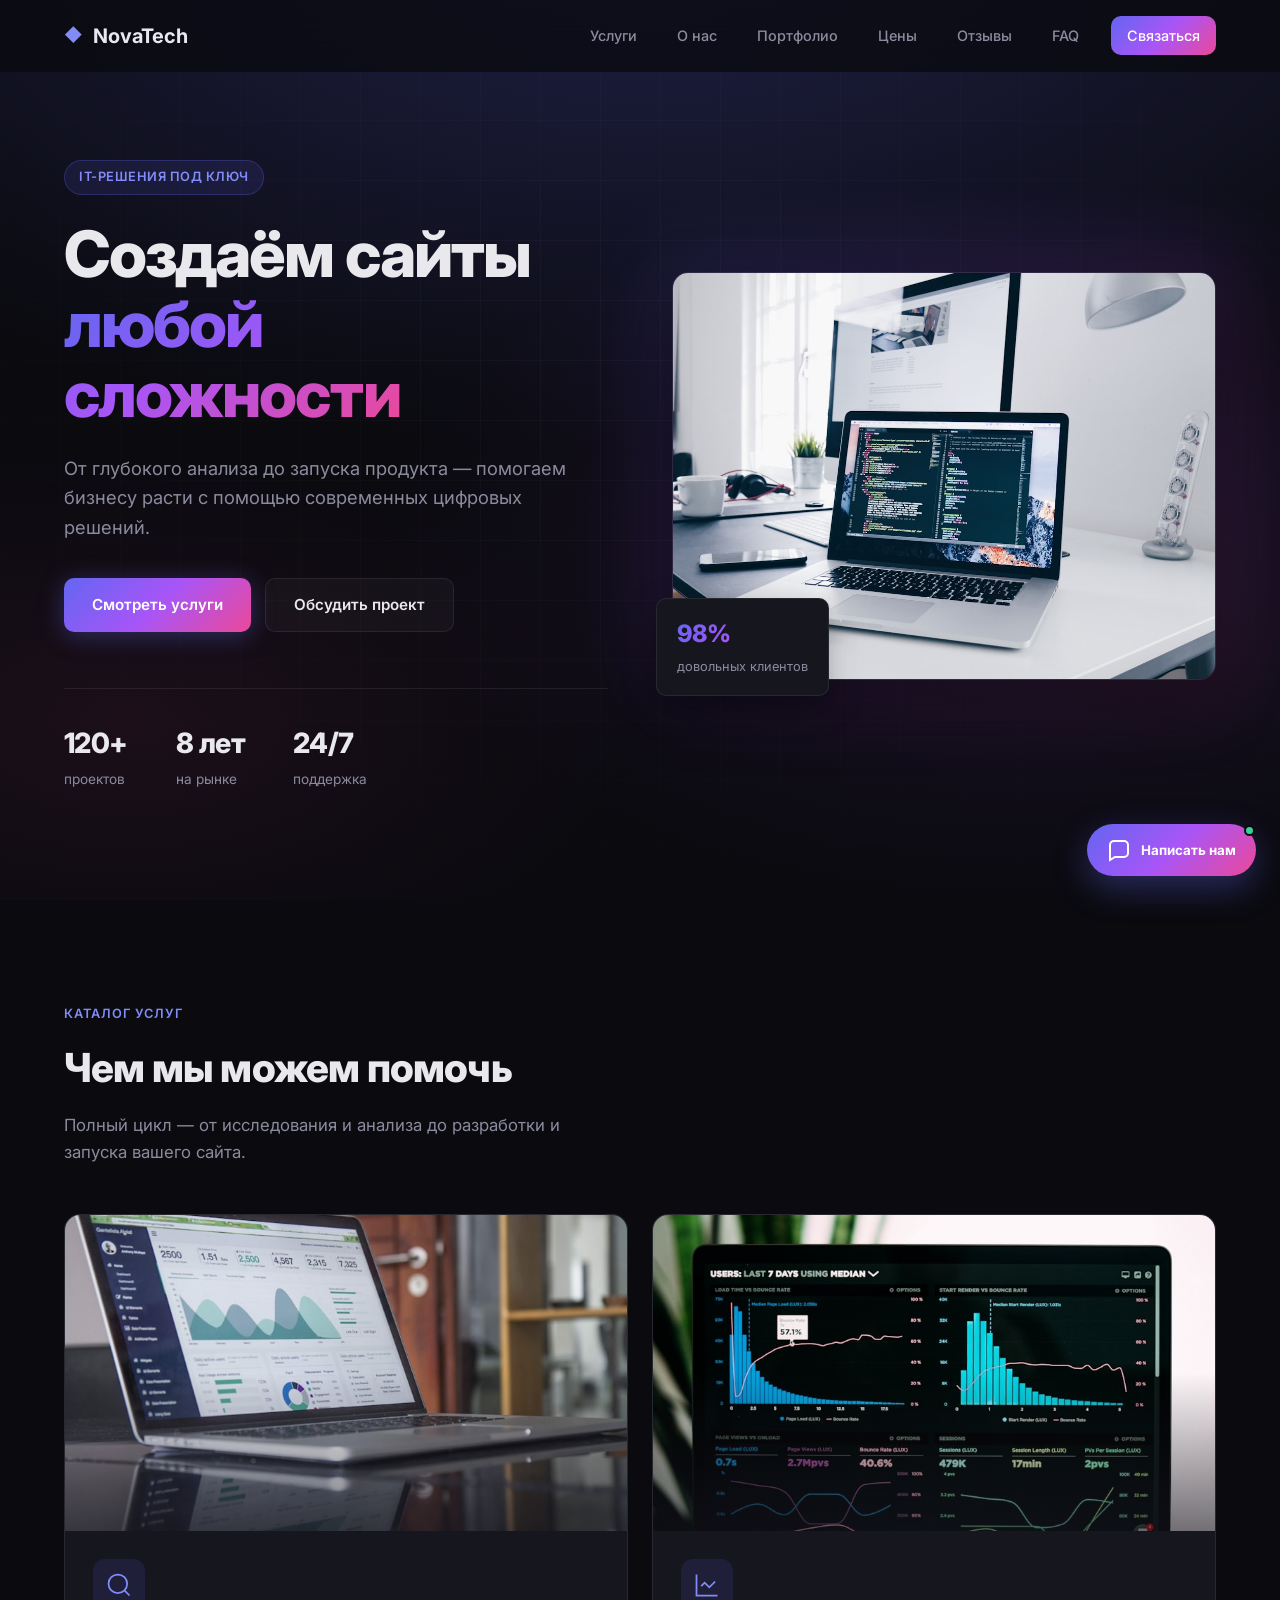
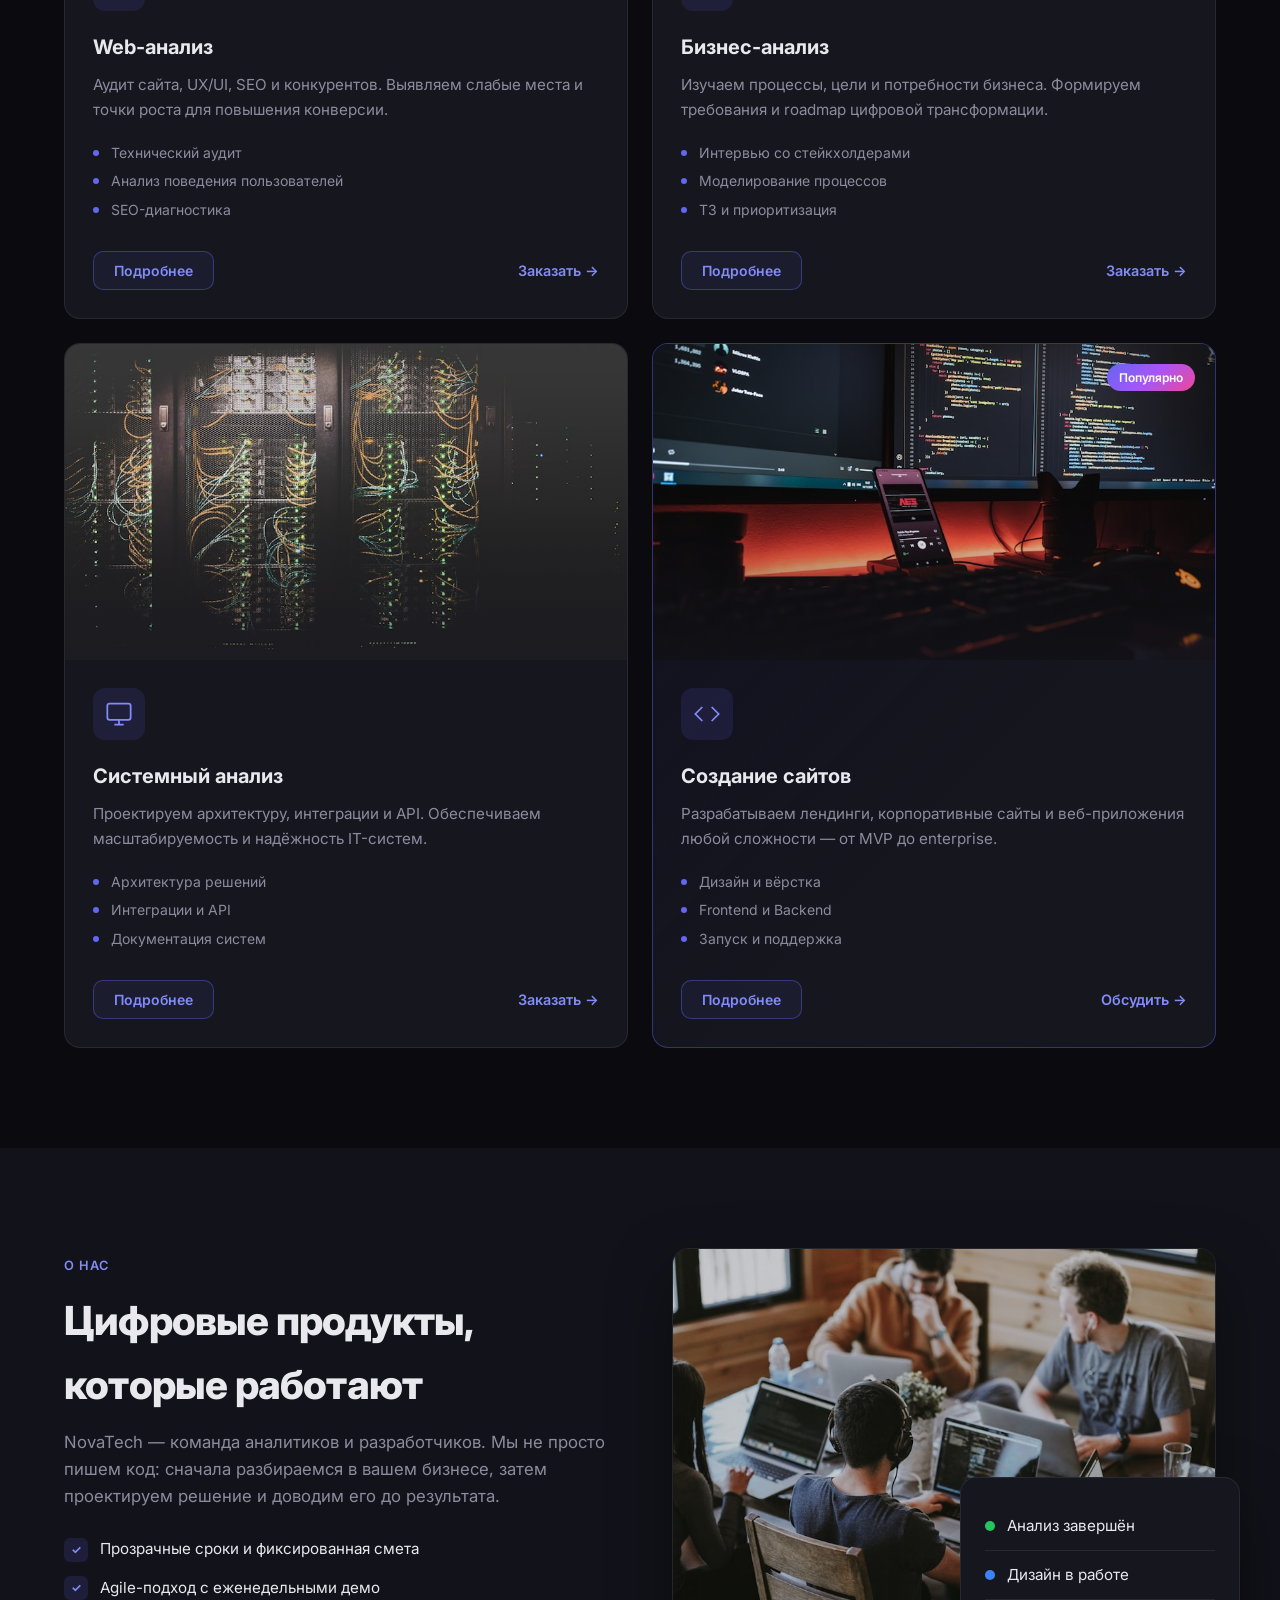
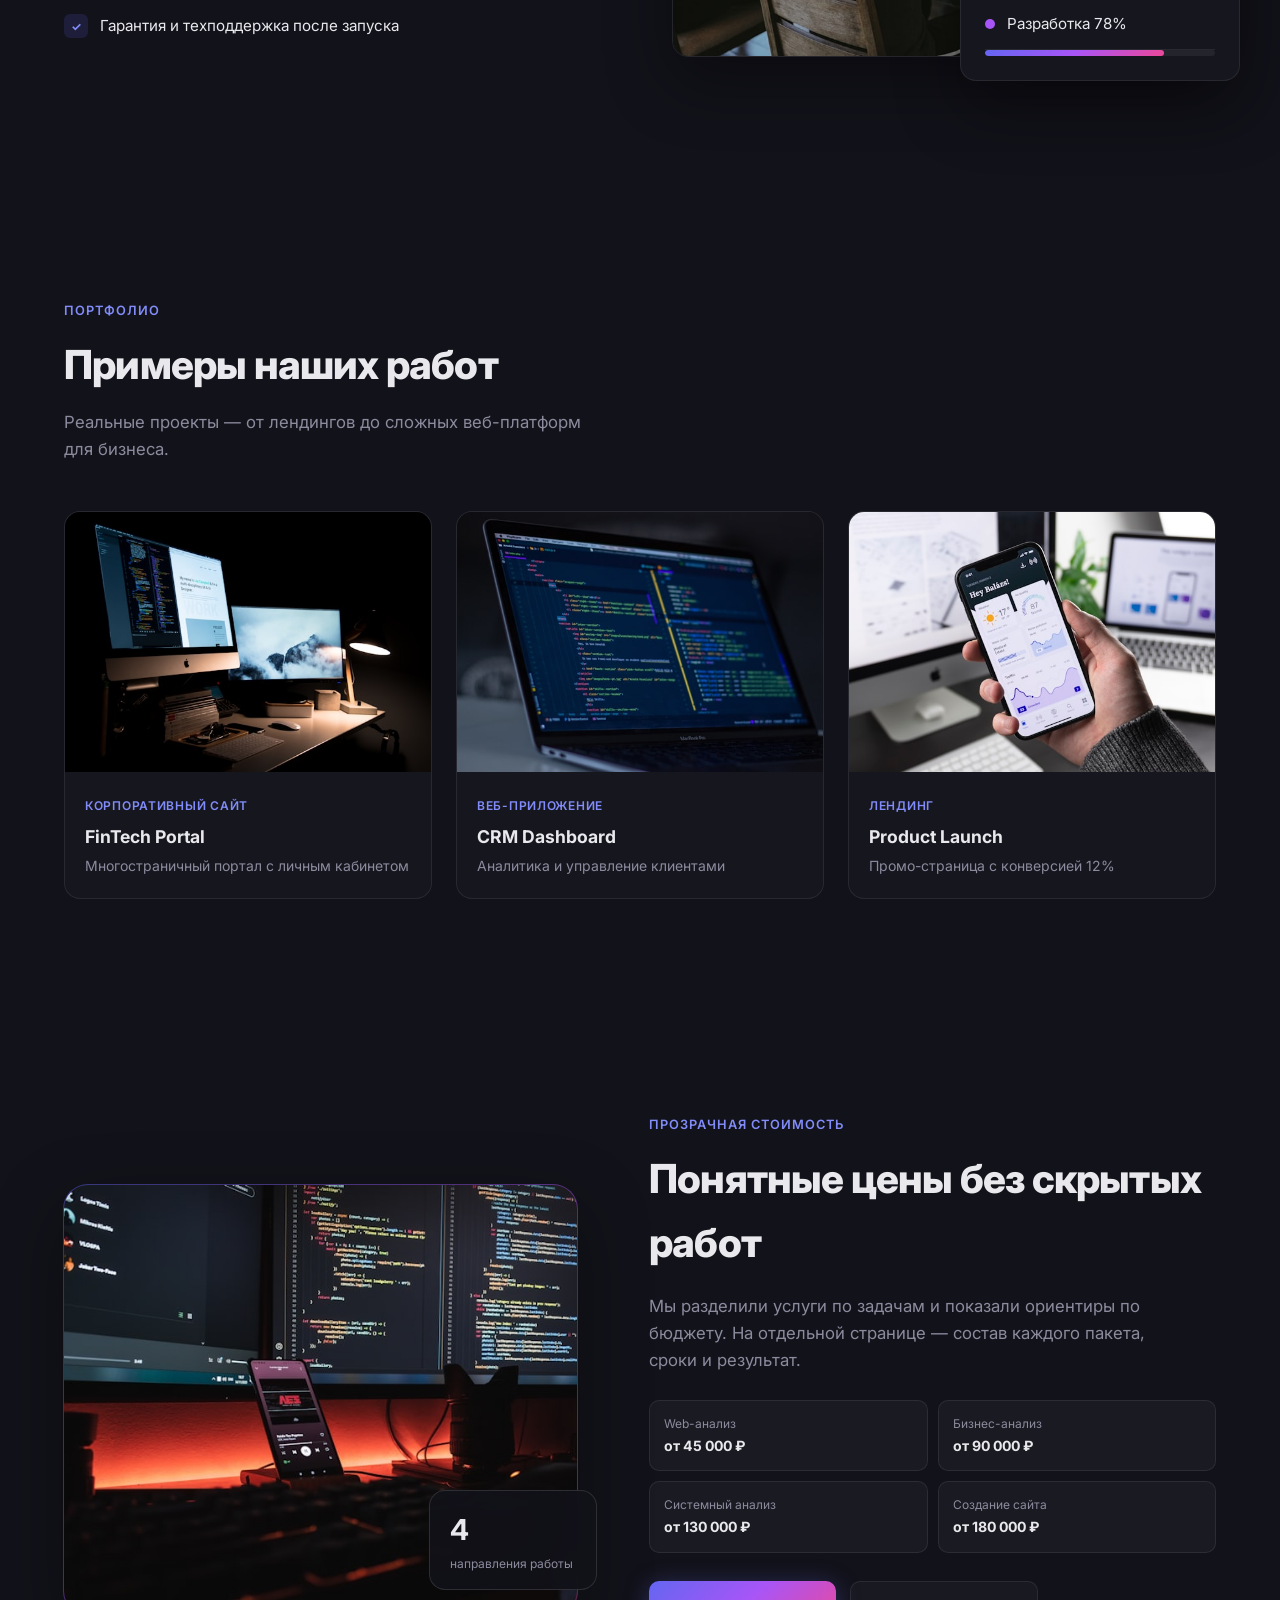
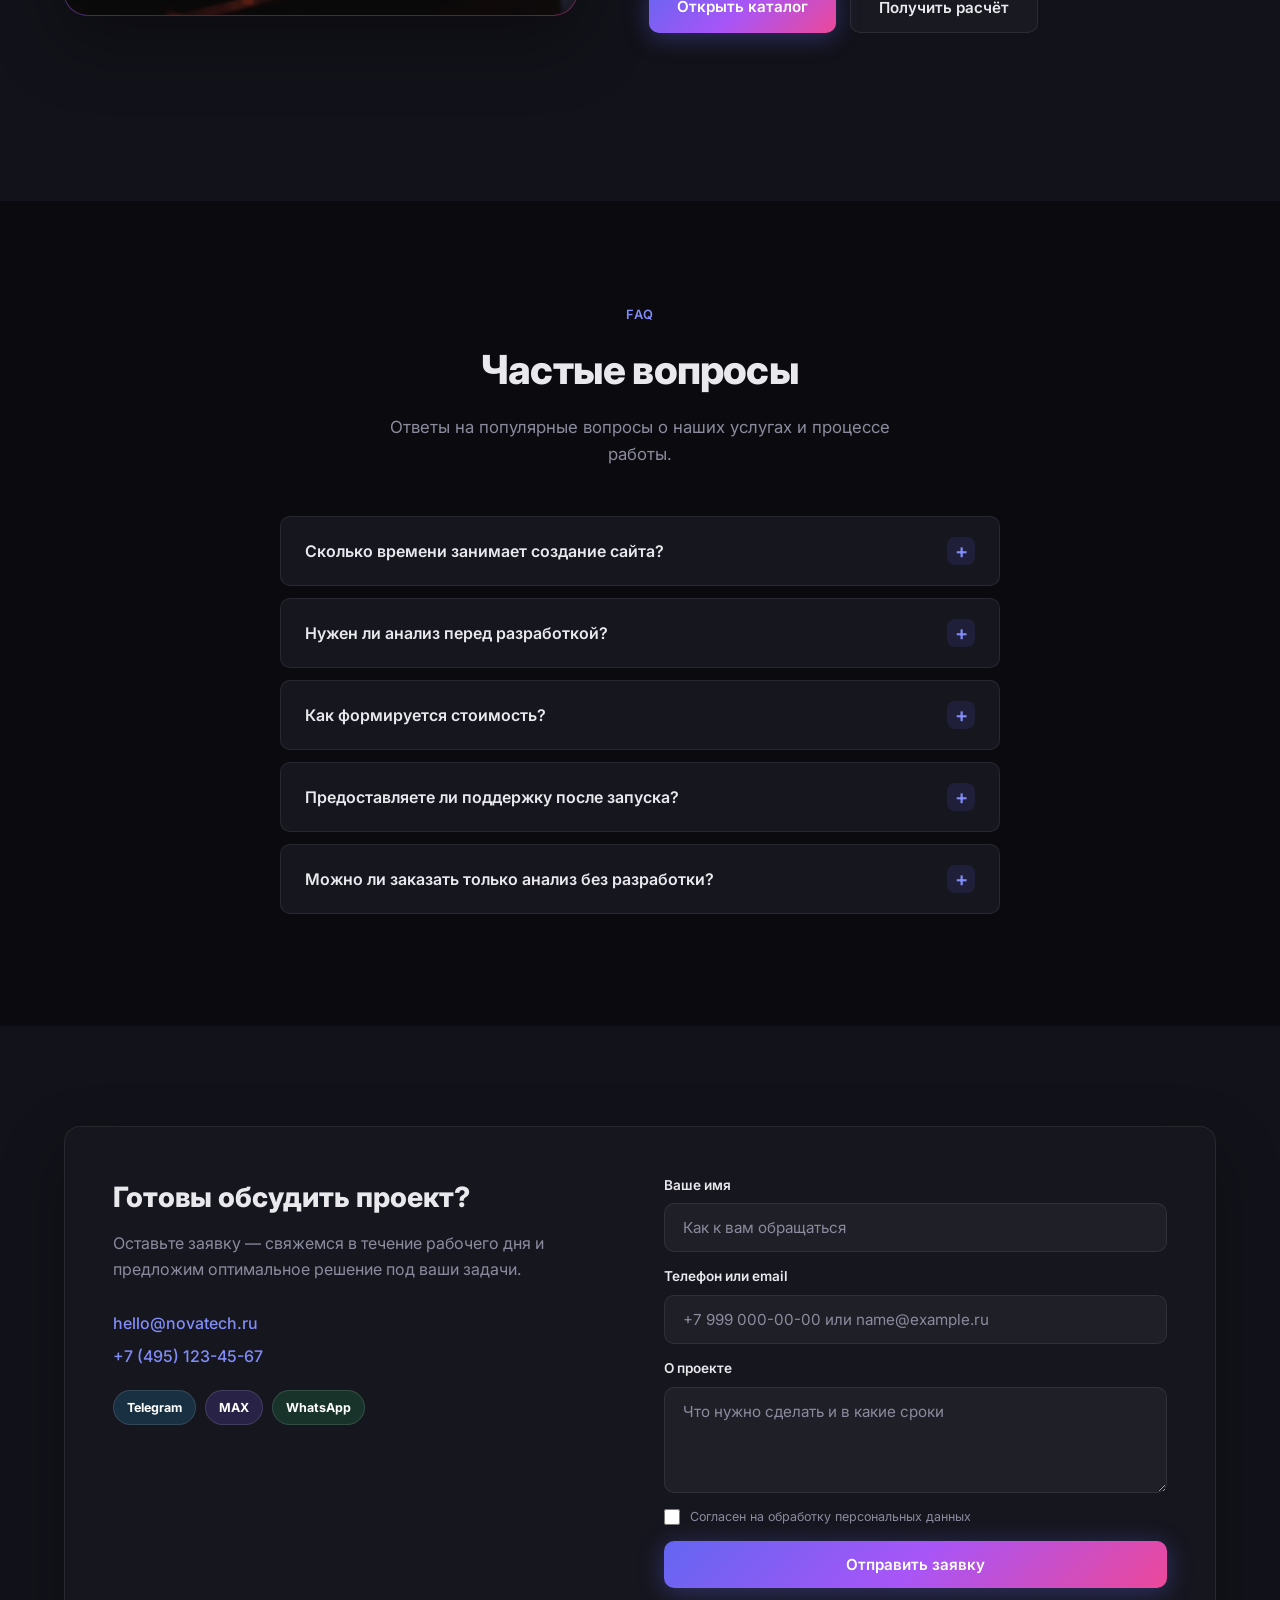
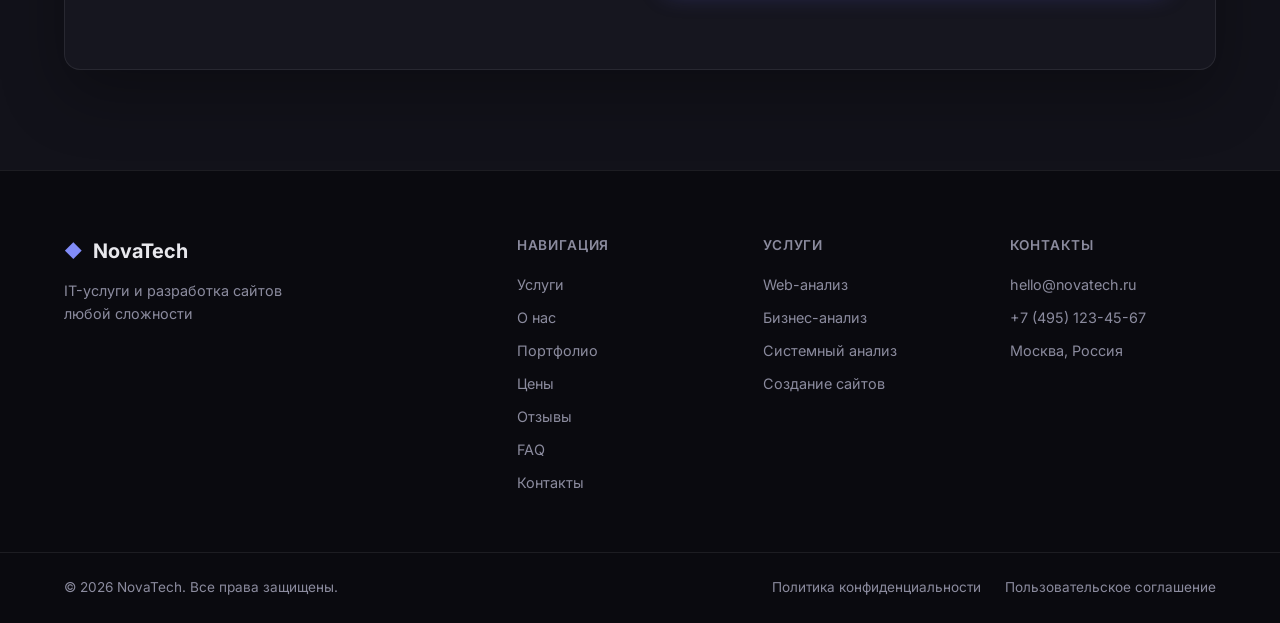
==== index.html @ 150fa99c "Update index.html" ====
<!DOCTYPE html>
<html lang="ru">
<head>
<!-- Yandex.Metrika counter -->
<script type="text/javascript">
    (function(m,e,t,r,i,k,a){
        m[i]=m[i]||function(){(m[i].a=m[i].a||[]).push(arguments)};
        m[i].l=1*new Date();
        for (var j = 0; j < document.scripts.length; j++) {if (document.scripts[j].src === r) { return; }}
        k=e.createElement(t),a=e.getElementsByTagName(t)[0],k.async=1,k.src=r,a.parentNode.insertBefore(k,a)
    })(window, document,'script','https://mc.yandex.ru/metrika/tag.js', 'ym');

    ym(110039778, 'init', {ssr:true, webvisor:true, clickmap:true, ecommerce:"dataLayer", referrer: document.referrer, url: location.href, accurateTrackBounce:true, trackLinks:true});
</script>
<noscript><div><img src="https://mc.yandex.ru/watch/110039778" style="position:absolute; left:-9999px;" alt="" /></div></noscript>
<!-- /Yandex.Metrika counter -->
  <meta charset="UTF-8">
  <meta name="viewport" content="width=device-width, initial-scale=1.0">
  <meta name="description" content="IT-услуги: веб-анализ, бизнес-анализ, системный анализ и создание сайтов любой сложности.">
  <!-- Укажите URL webhook/CRM API, чтобы формы отправлялись оператору автоматически. -->
  <meta name="lead-endpoint" content="">
  <title>NovaTech — IT-услуги и разработка сайтов</title>
  <link rel="preconnect" href="https://fonts.googleapis.com">
  <link rel="preconnect" href="https://fonts.gstatic.com" crossorigin>
  <link href="https://fonts.googleapis.com/css2?family=Inter:wght@400;500;600;700;800&display=swap" rel="stylesheet">
  <link rel="stylesheet" href="css/style.css?v=20260621-4">
  <link rel="stylesheet" href="css/pages.css?v=20260621-1">
</head>
<body>
  <header class="header" id="header">
    <div class="container header__inner">
      <a href="#" class="logo">
        <span class="logo__icon">◆</span>
        <span class="logo__text">NovaTech</span>
      </a>

      <nav class="nav" id="nav">
        <a href="#services" class="nav__link">Услуги</a>
        <a href="#about" class="nav__link">О нас</a>
        <a href="#portfolio" class="nav__link">Портфолио</a>
        <a href="pricing.html" class="nav__link">Цены</a>
        <a href="reviews.html" class="nav__link">Отзывы</a>
        <a href="#faq" class="nav__link">FAQ</a>
        <a href="#contact" class="nav__link nav__link--cta" data-lead-open>Связаться</a>
      </nav>

      <button class="burger" id="burger" aria-label="Открыть меню" aria-expanded="false">
        <span></span>
        <span></span>
        <span></span>
      </button>
    </div>
  </header>

  <main>
    <section class="hero">
      <div class="hero__bg"></div>
      <div class="container hero__wrapper">
        <div class="hero__inner reveal">
          <div class="hero__badge">IT-решения под ключ</div>
          <h1 class="hero__title">
            Создаём сайты<br>
            <span class="gradient-text">любой сложности</span>
          </h1>
          <p class="hero__desc">
            От глубокого анализа до запуска продукта — помогаем бизнесу расти
            с помощью современных цифровых решений.
          </p>
          <div class="hero__actions">
            <a href="#services" class="btn btn--primary">Смотреть услуги</a>
            <a href="#contact" class="btn btn--ghost" data-lead-open>Обсудить проект</a>
          </div>
          <div class="hero__stats">
            <div class="stat">
              <span class="stat__value">120+</span>
              <span class="stat__label">проектов</span>
            </div>
            <div class="stat">
              <span class="stat__value">8 лет</span>
              <span class="stat__label">на рынке</span>
            </div>
            <div class="stat">
              <span class="stat__value">24/7</span>
              <span class="stat__label">поддержка</span>
            </div>
          </div>
        </div>
        <div class="hero__media reveal reveal--delay">
          <img src="img/hero.jpg" alt="Разработка веб-приложений" width="560" height="420" fetchpriority="high">
          <div class="hero__media-badge">
            <span class="hero__media-badge-value">98%</span>
            <span class="hero__media-badge-label">довольных клиентов</span>
          </div>
        </div>
      </div>
    </section>

    <section class="services" id="services">
      <div class="container">
        <div class="section-head reveal">
          <span class="section-tag">Каталог услуг</span>
          <h2 class="section-title">Чем мы можем помочь</h2>
          <p class="section-desc">
            Полный цикл — от исследования и анализа до разработки и запуска вашего сайта.
          </p>
        </div>

        <div class="services__grid">
          <article class="service-card reveal">
            <div class="service-card__media">
              <img src="img/service-web.jpg" alt="Web-анализ и аудит сайта" width="560" height="280" loading="lazy">
            </div>
            <div class="service-card__body">
              <div class="service-card__icon">
                <svg width="28" height="28" viewBox="0 0 24 24" fill="none" stroke="currentColor" stroke-width="1.5">
                  <circle cx="11" cy="11" r="8"/><path d="m21 21-4.35-4.35"/>
                </svg>
              </div>
              <h3 class="service-card__title">Web-анализ</h3>
              <p class="service-card__text">
                Аудит сайта, UX/UI, SEO и конкурентов. Выявляем слабые места
                и точки роста для повышения конверсии.
              </p>
              <ul class="service-card__list">
                <li>Технический аудит</li>
                <li>Анализ поведения пользователей</li>
                <li>SEO-диагностика</li>
              </ul>
              <div class="service-card__actions">
                <button type="button" class="btn btn--outline service-card__btn" data-service="web">Подробнее</button>
                <a href="#contact" class="service-card__link" data-lead-open data-service-name="Web-анализ">Заказать →</a>
              </div>
            </div>
          </article>

          <article class="service-card reveal reveal--delay">
            <div class="service-card__media">
              <img src="img/service-business.jpg" alt="Бизнес-анализ и моделирование процессов" width="560" height="280" loading="lazy">
            </div>
            <div class="service-card__body">
              <div class="service-card__icon">
                <svg width="28" height="28" viewBox="0 0 24 24" fill="none" stroke="currentColor" stroke-width="1.5">
                  <path d="M3 3v18h18"/><path d="m19 9-5 5-4-4-3 3"/>
                </svg>
              </div>
              <h3 class="service-card__title">Бизнес-анализ</h3>
              <p class="service-card__text">
                Изучаем процессы, цели и потребности бизнеса. Формируем
                требования и roadmap цифровой трансформации.
              </p>
              <ul class="service-card__list">
                <li>Интервью со стейкхолдерами</li>
                <li>Моделирование процессов</li>
                <li>ТЗ и приоритизация</li>
              </ul>
              <div class="service-card__actions">
                <button type="button" class="btn btn--outline service-card__btn" data-service="business">Подробнее</button>
                <a href="#contact" class="service-card__link" data-lead-open data-service-name="Бизнес-анализ">Заказать →</a>
              </div>
            </div>
          </article>

          <article class="service-card reveal">
            <div class="service-card__media">
              <img src="img/service-system.jpg" alt="Системный анализ и архитектура IT" width="560" height="280" loading="lazy">
            </div>
            <div class="service-card__body">
              <div class="service-card__icon">
                <svg width="28" height="28" viewBox="0 0 24 24" fill="none" stroke="currentColor" stroke-width="1.5">
                  <rect x="2" y="3" width="20" height="14" rx="2"/><path d="M8 21h8M12 17v4"/>
                </svg>
              </div>
              <h3 class="service-card__title">Системный анализ</h3>
              <p class="service-card__text">
                Проектируем архитектуру, интеграции и API. Обеспечиваем
                масштабируемость и надёжность IT-систем.
              </p>
              <ul class="service-card__list">
                <li>Архитектура решений</li>
                <li>Интеграции и API</li>
                <li>Документация систем</li>
              </ul>
              <div class="service-card__actions">
                <button type="button" class="btn btn--outline service-card__btn" data-service="system">Подробнее</button>
                <a href="#contact" class="service-card__link" data-lead-open data-service-name="Системный анализ">Заказать →</a>
              </div>
            </div>
          </article>

          <article class="service-card service-card--featured reveal reveal--delay">
            <div class="service-card__media">
              <img src="img/service-development.jpg" alt="Разработка сайтов и веб-приложений" width="560" height="280" loading="lazy">
            </div>
            <div class="service-card__body">
              <div class="service-card__badge">Популярно</div>
              <div class="service-card__icon">
                <svg width="28" height="28" viewBox="0 0 24 24" fill="none" stroke="currentColor" stroke-width="1.5">
                  <polyline points="16 18 22 12 16 6"/><polyline points="8 6 2 12 8 18"/>
                </svg>
              </div>
              <h3 class="service-card__title">Создание сайтов</h3>
              <p class="service-card__text">
                Разрабатываем лендинги, корпоративные сайты и веб-приложения
                любой сложности — от MVP до enterprise.
              </p>
              <ul class="service-card__list">
                <li>Дизайн и вёрстка</li>
                <li>Frontend и Backend</li>
                <li>Запуск и поддержка</li>
              </ul>
              <div class="service-card__actions">
                <button type="button" class="btn btn--outline service-card__btn" data-service="development">Подробнее</button>
                <a href="#contact" class="service-card__link" data-lead-open data-service-name="Создание сайта">Обсудить →</a>
              </div>
            </div>
          </article>
        </div>
      </div>
    </section>

    <section class="about" id="about">
      <div class="container about__inner">
        <div class="about__content reveal">
          <span class="section-tag">О нас</span>
          <h2 class="section-title">Цифровые продукты, которые работают</h2>
          <p class="about__text">
            NovaTech — команда аналитиков и разработчиков. Мы не просто пишем код:
            сначала разбираемся в вашем бизнесе, затем проектируем решение
            и доводим его до результата.
          </p>
          <ul class="about__features">
            <li>
              <span class="about__check">✓</span>
              Прозрачные сроки и фиксированная смета
            </li>
            <li>
              <span class="about__check">✓</span>
              Agile-подход с еженедельными демо
            </li>
            <li>
              <span class="about__check">✓</span>
              Гарантия и техподдержка после запуска
            </li>
          </ul>
        </div>
        <div class="about__visual reveal reveal--delay">
          <div class="about__photo">
            <img src="img/about-team.jpg" alt="Команда NovaTech за работой" width="520" height="400" loading="lazy">
          </div>
          <div class="about__card">
            <div class="about__card-row">
              <span class="about__dot about__dot--green"></span>
              <span>Анализ завершён</span>
            </div>
            <div class="about__card-row">
              <span class="about__dot about__dot--blue"></span>
              <span>Дизайн в работе</span>
            </div>
            <div class="about__card-row">
              <span class="about__dot about__dot--purple"></span>
              <span>Разработка 78%</span>
            </div>
            <div class="about__progress">
              <div class="about__progress-bar"></div>
            </div>
          </div>
        </div>
      </div>
    </section>

    <section class="portfolio" id="portfolio">
      <div class="container">
        <div class="section-head reveal">
          <span class="section-tag">Портфолио</span>
          <h2 class="section-title">Примеры наших работ</h2>
          <p class="section-desc">
            Реальные проекты — от лендингов до сложных веб-платформ для бизнеса.
          </p>
        </div>
        <div class="portfolio__grid">
          <figure class="portfolio__item reveal">
            <img src="img/portfolio-1.jpg" alt="Корпоративный сайт для IT-компании" width="380" height="260" loading="lazy">
            <figcaption class="portfolio__caption">
              <span class="portfolio__tag">Корпоративный сайт</span>
              <h3>FinTech Portal</h3>
              <p>Многостраничный портал с личным кабинетом</p>
            </figcaption>
          </figure>
          <figure class="portfolio__item reveal reveal--delay">
            <img src="img/portfolio-2.jpg" alt="Интерфейс веб-приложения" width="380" height="260" loading="lazy">
            <figcaption class="portfolio__caption">
              <span class="portfolio__tag">Веб-приложение</span>
              <h3>CRM Dashboard</h3>
              <p>Аналитика и управление клиентами</p>
            </figcaption>
          </figure>
          <figure class="portfolio__item reveal reveal--delay-2">
            <img src="img/portfolio-3.jpg" alt="Мобильный лендинг продукта" width="380" height="260" loading="lazy">
            <figcaption class="portfolio__caption">
              <span class="portfolio__tag">Лендинг</span>
              <h3>Product Launch</h3>
              <p>Промо-страница с конверсией 12%</p>
            </figcaption>
          </figure>
        </div>
      </div>
    </section>

    <section class="pricing-preview" id="pricing">
      <div class="container pricing-preview__grid">
        <div class="pricing-preview__media reveal">
          <img src="img/service-development.jpg" alt="Команда обсуждает стоимость и этапы разработки" width="560" height="420" loading="lazy">
          <div class="pricing-preview__badge"><strong>4</strong><span>направления работы</span></div>
        </div>
        <div class="pricing-preview__content reveal reveal--delay">
          <span class="section-tag">Прозрачная стоимость</span>
          <h2 class="section-title">Понятные цены без скрытых работ</h2>
          <p class="section-desc">Мы разделили услуги по задачам и показали ориентиры по бюджету. На отдельной странице — состав каждого пакета, сроки и результат.</p>
          <div class="pricing-preview__prices">
            <span>Web-анализ <strong>от 45 000 ₽</strong></span>
            <span>Бизнес-анализ <strong>от 90 000 ₽</strong></span>
            <span>Системный анализ <strong>от 130 000 ₽</strong></span>
            <span>Создание сайта <strong>от 180 000 ₽</strong></span>
          </div>
          <div class="hero__actions">
            <a href="pricing.html" class="btn btn--primary">Открыть каталог</a>
            <button type="button" class="btn btn--ghost" data-lead-open>Получить расчёт</button>
          </div>
        </div>
      </div>
    </section>

    <section class="faq" id="faq">
      <div class="container">
        <div class="section-head section-head--center reveal">
          <span class="section-tag">FAQ</span>
          <h2 class="section-title">Частые вопросы</h2>
          <p class="section-desc">
            Ответы на популярные вопросы о наших услугах и процессе работы.
          </p>
        </div>

        <div class="faq__list">
          <div class="faq-item">
            <button class="faq-item__question" aria-expanded="false">
              <span>Сколько времени занимает создание сайта?</span>
              <span class="faq-item__icon">+</span>
            </button>
            <div class="faq-item__answer">
              <p>
                Срок зависит от сложности: лендинг — от 2 недель, корпоративный сайт —
                1–2 месяца, веб-приложение — от 2 месяцев. После брифа мы даём
                точную оценку сроков.
              </p>
            </div>
          </div>

          <div class="faq-item">
            <button class="faq-item__question" aria-expanded="false">
              <span>Нужен ли анализ перед разработкой?</span>
              <span class="faq-item__icon">+</span>
            </button>
            <div class="faq-item__answer">
              <p>
                Для небольших проектов достаточно короткого брифа. Для сложных систем
                рекомендуем web-, бизнес- или системный анализ — это снижает риски
                переделок и экономит бюджет.
              </p>
            </div>
          </div>

          <div class="faq-item">
            <button class="faq-item__question" aria-expanded="false">
              <span>Как формируется стоимость?</span>
              <span class="faq-item__icon">+</span>
            </button>
            <div class="faq-item__answer">
              <p>
                Стоимость рассчитывается индивидуально после анализа требований.
                Мы предлагаем фиксированную смету или почасовую модель —
                в зависимости от типа проекта.
              </p>
            </div>
          </div>

          <div class="faq-item">
            <button class="faq-item__question" aria-expanded="false">
              <span>Предоставляете ли поддержку после запуска?</span>
              <span class="faq-item__icon">+</span>
            </button>
            <div class="faq-item__answer">
              <p>
                Да. Мы предлагаем пакеты технической поддержки: обновления, мониторинг,
                исправление ошибок и развитие функционала по запросу.
              </p>
            </div>
          </div>

          <div class="faq-item">
            <button class="faq-item__question" aria-expanded="false">
              <span>Можно ли заказать только анализ без разработки?</span>
              <span class="faq-item__icon">+</span>
            </button>
            <div class="faq-item__answer">
              <p>
                Конечно. Web-, бизнес- и системный анализ доступны как отдельные услуги.
                Вы получите отчёт с рекомендациями и техническое задание для вашей команды
                или подрядчика.
              </p>
            </div>
          </div>
        </div>
      </div>
    </section>

    <section class="contact" id="contact">
      <div class="container">
        <div class="contact__box">
          <div class="contact__info">
            <h2 class="contact__title">Готовы обсудить проект?</h2>
            <p class="contact__desc">
              Оставьте заявку — свяжемся в течение рабочего дня и предложим
              оптимальное решение под ваши задачи.
            </p>
            <div class="contact__details">
              <a href="mailto:hello@novatech.ru" class="contact__detail">hello@novatech.ru</a>
              <a href="tel:+74951234567" class="contact__detail">+7 (495) 123-45-67</a>
            </div>
            <div class="messengers" aria-label="Связаться в мессенджере">
              <button type="button" class="messenger messenger--telegram" data-messenger="Telegram">Telegram</button>
              <button type="button" class="messenger messenger--max" data-messenger="MAX">MAX</button>
              <button type="button" class="messenger messenger--whatsapp" data-messenger="WhatsApp">WhatsApp</button>
            </div>
          </div>
          <form class="contact__form" id="contactForm">
            <label class="contact__field">
              <span class="contact__label">Ваше имя</span>
              <input type="text" name="name" autocomplete="name" placeholder="Как к вам обращаться" required class="contact__input">
            </label>
            <label class="contact__field">
              <span class="contact__label">Телефон или email</span>
              <input type="text" name="contact" autocomplete="email" placeholder="+7 999 000-00-00 или name@example.ru" required class="contact__input">
            </label>
            <label class="contact__field">
              <span class="contact__label">О проекте</span>
              <textarea name="message" placeholder="Что нужно сделать и в какие сроки" rows="4" required class="contact__input contact__textarea"></textarea>
            </label>
            <label class="contact__consent">
              <input type="checkbox" name="consent" required>
              <span>Согласен на обработку персональных данных</span>
            </label>
            <button type="submit" class="btn btn--primary btn--full">Отправить заявку</button>
            <p class="contact__status" id="contactStatus" role="status" aria-live="polite"></p>
          </form>
        </div>
      </div>
    </section>
  </main>

  <footer class="footer">
    <div class="container footer__inner">
      <div class="footer__brand">
        <a href="#" class="logo logo--footer">
          <span class="logo__icon">◆</span>
          <span class="logo__text">NovaTech</span>
        </a>
        <p class="footer__tagline">IT-услуги и разработка сайтов любой сложности</p>
      </div>

      <div class="footer__col">
        <h4 class="footer__heading">Навигация</h4>
        <a href="#services" class="footer__link">Услуги</a>
        <a href="#about" class="footer__link">О нас</a>
        <a href="#portfolio" class="footer__link">Портфолио</a>
        <a href="pricing.html" class="footer__link">Цены</a>
        <a href="reviews.html" class="footer__link">Отзывы</a>
        <a href="#faq" class="footer__link">FAQ</a>
        <a href="#contact" class="footer__link">Контакты</a>
      </div>

      <div class="footer__col">
        <h4 class="footer__heading">Услуги</h4>
        <a href="#services" class="footer__link">Web-анализ</a>
        <a href="#services" class="footer__link">Бизнес-анализ</a>
        <a href="#services" class="footer__link">Системный анализ</a>
        <a href="#services" class="footer__link">Создание сайтов</a>
      </div>

      <div class="footer__col">
        <h4 class="footer__heading">Контакты</h4>
        <a href="mailto:hello@novatech.ru" class="footer__link">hello@novatech.ru</a>
        <a href="tel:+74951234567" class="footer__link">+7 (495) 123-45-67</a>
        <span class="footer__link footer__link--muted">Москва, Россия</span>
      </div>
    </div>

    <div class="footer__bottom">
      <div class="container footer__bottom-inner">
        <span>© 2026 NovaTech. Все права защищены.</span>
        <div class="footer__legal">
          <a href="#">Политика конфиденциальности</a>
          <a href="#">Пользовательское соглашение</a>
        </div>
      </div>
    </div>
  </footer>

  <div class="toast" id="siteToast" role="status" aria-live="polite" aria-hidden="true"></div>

  <div class="lead-modal" id="leadModal" aria-hidden="true">
    <div class="lead-modal__overlay" data-lead-close></div>
    <div class="lead-modal__panel" role="dialog" aria-modal="true" aria-labelledby="leadModalTitle">
      <button class="modal__close" type="button" aria-label="Закрыть форму" data-lead-close>×</button>
      <aside class="lead-modal__visual">
        <img src="img/hero.jpg" alt="Обсуждение цифрового проекта" width="420" height="620">
        <div class="lead-modal__visual-copy">
          <span>Быстрый старт</span>
          <h3>От идеи до понятного плана</h3>
          <ul><li>Ответим в рабочее время</li><li>Оценим бюджет и сроки</li><li>Предложим следующий шаг</li></ul>
        </div>
      </aside>
      <div class="lead-modal__content">
        <div class="lead-modal__form-view" id="leadFormView">
          <span class="section-tag">Заявка на проект</span>
          <h2 id="leadModalTitle">Расскажите о вашей задаче</h2>
          <p>Заполните форму — мы уточним детали и свяжемся в течение рабочего дня.</p>
          <div class="lead-modal__messengers">
            <span>Или выберите мессенджер:</span>
            <div class="messengers">
              <button type="button" class="messenger messenger--telegram" data-messenger="Telegram">Telegram</button>
              <button type="button" class="messenger messenger--max" data-messenger="MAX">MAX</button>
              <button type="button" class="messenger messenger--whatsapp" data-messenger="WhatsApp">WhatsApp</button>
            </div>
          </div>
          <form class="popup-form" id="leadPopupForm" novalidate>
          <label>
            <span>Услуга</span>
            <select name="service" required>
              <option value="">Выберите услугу</option>
              <option>Web-анализ</option>
              <option>Бизнес-анализ</option>
              <option>Системный анализ</option>
              <option>Создание сайта</option>
              <option>Другое</option>
            </select>
            <small class="field-error"></small>
          </label>
          <label>
            <span>Ваше имя</span>
            <input type="text" name="name" autocomplete="name" placeholder="Иван" required minlength="2">
            <small class="field-error"></small>
          </label>
          <div class="popup-form__row">
            <label>
              <span>Телефон</span>
              <input type="tel" name="phone" autocomplete="tel" inputmode="tel" placeholder="+7 999 000-00-00" required>
              <small class="field-error"></small>
            </label>
            <label>
              <span>Email</span>
              <input type="email" name="email" autocomplete="email" placeholder="name@example.ru" required>
              <small class="field-error"></small>
            </label>
          </div>
          <label>
            <span>Коротко о задаче</span>
            <textarea name="message" rows="3" placeholder="Что нужно сделать и в какие сроки" required minlength="10"></textarea>
            <small class="field-error"></small>
          </label>
          <label class="contact__consent">
            <input type="checkbox" name="consent" required>
            <span>Согласен на обработку персональных данных</span>
          </label>
          <small class="field-error field-error--consent" id="popupConsentError"></small>
            <button type="submit" class="btn btn--primary btn--full">Отправить заявку</button>
          </form>
          <a class="lead-modal__details-link" href="project.html">Посмотреть, как проходит работа над проектом →</a>
        </div>
        <div class="lead-modal__success" id="leadSuccess" hidden>
          <div class="lead-modal__success-icon">✓</div>
          <h2>Спасибо! Заявка принята</h2>
          <p>Номер вашей заявки</p>
          <strong id="leadRequestNumber"></strong>
          <span>Мы скоро с вами свяжемся.</span>
          <button class="btn btn--primary" type="button" data-lead-close>Закрыть</button>
        </div>
      </div>
    </div>
  </div>

  <button class="chat-launcher" id="chatLauncher" type="button" aria-label="Открыть чат" aria-expanded="false" aria-controls="leadChat">
    <span class="chat-launcher__pulse"></span>
    <svg width="24" height="24" viewBox="0 0 24 24" fill="none" stroke="currentColor" stroke-width="2" aria-hidden="true">
      <path d="M21 15a4 4 0 0 1-4 4H8l-5 3V7a4 4 0 0 1 4-4h10a4 4 0 0 1 4 4z"/>
    </svg>
    <span>Написать нам</span>
  </button>

  <section class="lead-chat" id="leadChat" aria-label="Чат с NovaTech" aria-hidden="true">
    <header class="lead-chat__header">
      <div class="lead-chat__avatar" aria-hidden="true">N</div>
      <div>
        <strong>NovaTech</strong>
        <span><i></i> Ответим в рабочее время</span>
      </div>
      <button class="lead-chat__close" id="chatClose" type="button" aria-label="Закрыть чат">×</button>
    </header>
    <div class="lead-chat__messages" id="chatMessages" aria-live="polite"></div>
    <div class="lead-chat__quick" id="chatQuick"></div>
    <form class="lead-chat__form" id="chatForm">
      <label class="sr-only" for="chatInput">Сообщение</label>
      <input id="chatInput" type="text" autocomplete="off" placeholder="Введите ответ" required>
      <button type="submit" aria-label="Отправить ответ">→</button>
    </form>
  </section>

  <div class="modal" id="serviceModal" aria-hidden="true">
    <div class="modal__overlay" data-modal-close></div>
    <div class="modal__panel" role="dialog" aria-modal="true" aria-labelledby="modalTitle">
      <button class="modal__close" type="button" aria-label="Закрыть" data-modal-close>
        <svg width="20" height="20" viewBox="0 0 24 24" fill="none" stroke="currentColor" stroke-width="2">
          <path d="M18 6 6 18M6 6l12 12"/>
        </svg>
      </button>
      <div class="modal__image" id="modalImage"></div>
      <div class="modal__header">
        <div class="modal__icon" id="modalIcon"></div>
        <div>
          <h2 class="modal__title" id="modalTitle"></h2>
          <p class="modal__lead" id="modalLead"></p>
        </div>
      </div>
      <div class="modal__body" id="modalBody"></div>
      <div class="modal__footer">
        <span class="modal__meta" id="modalMeta"></span>
        <a href="#contact" class="btn btn--primary" id="modalCta" data-modal-close data-lead-open>Заказать услугу</a>
      </div>
    </div>
  </div>

  <script src="js/main.js?v=20260621-4"></script>
</body>
</html>
---- css/style.css ----
/* ===== Variables ===== */
:root {
  --bg: #0a0a0f;
  --bg-elevated: #12121a;
  --bg-card: #16161f;
  --border: rgba(255, 255, 255, 0.08);
  --text: #e8e8ed;
  --text-muted: #8b8b9e;
  --accent: #6366f1;
  --accent-light: #818cf8;
  --accent-glow: rgba(99, 102, 241, 0.35);
  --gradient: linear-gradient(135deg, #6366f1 0%, #a855f7 50%, #ec4899 100%);
  --radius: 16px;
  --radius-sm: 10px;
  --header-h: 72px;
  --transition: 0.25s cubic-bezier(0.4, 0, 0.2, 1);
  --font: 'Inter', system-ui, -apple-system, sans-serif;
}

/* ===== Reset ===== */
*, *::before, *::after {
  box-sizing: border-box;
  margin: 0;
  padding: 0;
}

html {
  scroll-behavior: smooth;
  scroll-padding-top: var(--header-h);
}

body {
  font-family: var(--font);
  background: var(--bg);
  color: var(--text);
  line-height: 1.6;
  overflow-x: hidden;
}

a {
  color: inherit;
  text-decoration: none;
}

ul {
  list-style: none;
}

img {
  max-width: 100%;
  display: block;
}

button {
  font-family: inherit;
  cursor: pointer;
  border: none;
  background: none;
}

.sr-only {
  position: absolute;
  width: 1px;
  height: 1px;
  padding: 0;
  margin: -1px;
  overflow: hidden;
  clip: rect(0, 0, 0, 0);
  white-space: nowrap;
  border: 0;
}

.container {
  width: 100%;
  max-width: 1200px;
  margin: 0 auto;
  padding: 0 24px;
}

/* ===== Header ===== */
.header {
  position: fixed;
  top: 0;
  left: 0;
  right: 0;
  z-index: 100;
  height: var(--header-h);
  background: rgba(10, 10, 15, 0.75);
  backdrop-filter: blur(20px);
  border-bottom: 1px solid transparent;
  transition: border-color var(--transition), background var(--transition);
}

.header--scrolled {
  border-bottom-color: var(--border);
  background: rgba(10, 10, 15, 0.92);
}

.header__inner {
  display: flex;
  align-items: center;
  justify-content: space-between;
  height: 100%;
}

.logo {
  display: flex;
  align-items: center;
  gap: 10px;
  font-weight: 700;
  font-size: 1.25rem;
}

.logo__icon {
  color: var(--accent-light);
  font-size: 1.1rem;
}

.nav {
  display: flex;
  align-items: center;
  gap: 8px;
}

.nav__link {
  padding: 8px 16px;
  font-size: 0.9rem;
  font-weight: 500;
  color: var(--text-muted);
  border-radius: var(--radius-sm);
  transition: color var(--transition), background var(--transition);
}

.nav__link:hover {
  color: var(--text);
  background: rgba(255, 255, 255, 0.05);
}

.nav__link--cta {
  background: var(--gradient);
  color: #fff !important;
  margin-left: 8px;
}

.nav__link--cta:hover {
  opacity: 0.9;
  background: var(--gradient);
}

.burger {
  display: none;
  flex-direction: column;
  gap: 5px;
  padding: 8px;
}

.burger span {
  display: block;
  width: 22px;
  height: 2px;
  background: var(--text);
  border-radius: 2px;
  transition: var(--transition);
}

.burger.active span:nth-child(1) {
  transform: translateY(7px) rotate(45deg);
}

.burger.active span:nth-child(2) {
  opacity: 0;
}

.burger.active span:nth-child(3) {
  transform: translateY(-7px) rotate(-45deg);
}

/* ===== Hero ===== */
.hero {
  position: relative;
  min-height: 100vh;
  display: flex;
  align-items: center;
  padding: calc(var(--header-h) + 60px) 0 80px;
  overflow: hidden;
}

.hero__bg {
  position: absolute;
  inset: 0;
  background:
    radial-gradient(ellipse 80% 60% at 50% -10%, rgba(99, 102, 241, 0.25), transparent),
    radial-gradient(ellipse 50% 40% at 80% 60%, rgba(168, 85, 247, 0.12), transparent),
    radial-gradient(ellipse 40% 30% at 10% 80%, rgba(236, 72, 153, 0.08), transparent);
  pointer-events: none;
}

.hero__bg::after {
  content: '';
  position: absolute;
  inset: 0;
  background-image:
    linear-gradient(rgba(255,255,255,0.03) 1px, transparent 1px),
    linear-gradient(90deg, rgba(255,255,255,0.03) 1px, transparent 1px);
  background-size: 60px 60px;
  mask-image: radial-gradient(ellipse 70% 70% at 50% 40%, black, transparent);
}

.hero__wrapper {
  position: relative;
  display: grid;
  grid-template-columns: 1fr 1fr;
  gap: 64px;
  align-items: center;
}

.hero__inner {
  position: relative;
}

.hero__media {
  position: relative;
}

.hero__media img {
  width: 100%;
  height: auto;
  border-radius: var(--radius);
  border: 1px solid var(--border);
  box-shadow: 0 24px 64px rgba(0, 0, 0, 0.45);
  object-fit: cover;
  aspect-ratio: 4 / 3;
}

.hero__media::before {
  content: '';
  position: absolute;
  inset: -20px;
  background: var(--gradient);
  border-radius: calc(var(--radius) + 8px);
  opacity: 0.15;
  filter: blur(40px);
  z-index: -1;
}

.hero__media-badge {
  position: absolute;
  bottom: -16px;
  left: -16px;
  padding: 16px 20px;
  background: var(--bg-card);
  border: 1px solid var(--border);
  border-radius: var(--radius-sm);
  box-shadow: 0 12px 32px rgba(0, 0, 0, 0.35);
}

.hero__media-badge-value {
  display: block;
  font-size: 1.5rem;
  font-weight: 800;
  background: var(--gradient);
  -webkit-background-clip: text;
  -webkit-text-fill-color: transparent;
  background-clip: text;
}

.hero__media-badge-label {
  font-size: 0.8rem;
  color: var(--text-muted);
}

.hero__badge {
  display: inline-block;
  padding: 6px 14px;
  font-size: 0.8rem;
  font-weight: 600;
  letter-spacing: 0.04em;
  text-transform: uppercase;
  color: var(--accent-light);
  background: rgba(99, 102, 241, 0.12);
  border: 1px solid rgba(99, 102, 241, 0.25);
  border-radius: 100px;
  margin-bottom: 24px;
}

.hero__title {
  font-size: clamp(2.5rem, 6vw, 4rem);
  font-weight: 800;
  line-height: 1.1;
  letter-spacing: -0.03em;
  margin-bottom: 24px;
}

.gradient-text {
  background: var(--gradient);
  -webkit-background-clip: text;
  -webkit-text-fill-color: transparent;
  background-clip: text;
}

.hero__desc {
  font-size: 1.15rem;
  color: var(--text-muted);
  max-width: 540px;
  margin-bottom: 36px;
}

.hero__actions {
  display: flex;
  flex-wrap: wrap;
  gap: 14px;
  margin-bottom: 56px;
}

.btn {
  display: inline-flex;
  align-items: center;
  justify-content: center;
  padding: 14px 28px;
  font-size: 0.95rem;
  font-weight: 600;
  border-radius: var(--radius-sm);
  transition: transform var(--transition), opacity var(--transition), box-shadow var(--transition);
}

.btn:hover {
  transform: translateY(-2px);
}

.btn--primary {
  background: var(--gradient);
  color: #fff;
  box-shadow: 0 4px 24px var(--accent-glow);
}

.btn--primary:hover {
  box-shadow: 0 8px 32px var(--accent-glow);
}

.btn--ghost {
  border: 1px solid var(--border);
  color: var(--text);
  background: rgba(255, 255, 255, 0.03);
}

.btn--ghost:hover {
  background: rgba(255, 255, 255, 0.06);
  border-color: rgba(255, 255, 255, 0.15);
}

.btn--full {
  width: 100%;
}

.hero__stats {
  display: flex;
  gap: 48px;
  padding-top: 32px;
  border-top: 1px solid var(--border);
}

.stat__value {
  display: block;
  font-size: 1.75rem;
  font-weight: 800;
  letter-spacing: -0.02em;
}

.stat__label {
  font-size: 0.85rem;
  color: var(--text-muted);
}

/* ===== Scroll reveal ===== */
.reveal {
  opacity: 0;
  transform: translateY(28px);
  transition: opacity 0.6s ease, transform 0.6s ease;
}

.reveal.visible {
  opacity: 1;
  transform: translateY(0);
}

.reveal--delay { transition-delay: 0.12s; }
.reveal--delay-2 { transition-delay: 0.24s; }

@media (prefers-reduced-motion: reduce) {
  .reveal {
    opacity: 1;
    transform: none;
    transition: none;
  }
}
.section-head {
  margin-bottom: 48px;
}

.section-head--center {
  text-align: center;
}

.section-head--center .section-desc {
  margin-left: auto;
  margin-right: auto;
}

.section-tag {
  display: inline-block;
  font-size: 0.8rem;
  font-weight: 600;
  text-transform: uppercase;
  letter-spacing: 0.08em;
  color: var(--accent-light);
  margin-bottom: 12px;
}

.section-title {
  font-size: clamp(1.75rem, 4vw, 2.5rem);
  font-weight: 800;
  letter-spacing: -0.02em;
  margin-bottom: 12px;
}

.section-desc {
  font-size: 1.05rem;
  color: var(--text-muted);
  max-width: 520px;
}

/* ===== Services ===== */
.services {
  padding: 100px 0;
}

.services__grid {
  display: grid;
  grid-template-columns: repeat(2, 1fr);
  gap: 24px;
}

.service-card {
  position: relative;
  background: var(--bg-card);
  border: 1px solid var(--border);
  border-radius: var(--radius);
  transition: border-color var(--transition), transform var(--transition), box-shadow var(--transition);
  display: flex;
  flex-direction: column;
  overflow: hidden;
  padding: 0;
}

.service-card__media {
  position: relative;
  overflow: hidden;
  aspect-ratio: 16 / 9;
}

.service-card__media img {
  width: 100%;
  height: 100%;
  object-fit: cover;
  transition: transform 0.5s ease;
}

.service-card:hover .service-card__media img {
  transform: scale(1.05);
}

.service-card__media::after {
  content: '';
  position: absolute;
  inset: 0;
  background: linear-gradient(to top, rgba(22, 22, 31, 0.6), transparent 50%);
}

.service-card__body {
  display: flex;
  flex-direction: column;
  flex: 1;
  padding: 28px;
}

.service-card:hover {
  border-color: rgba(99, 102, 241, 0.3);
  transform: translateY(-4px);
  box-shadow: 0 12px 40px rgba(0, 0, 0, 0.3);
}

.service-card--featured {
  border-color: rgba(99, 102, 241, 0.4);
  background: linear-gradient(135deg, rgba(99, 102, 241, 0.08) 0%, var(--bg-card) 60%);
}

.service-card__badge {
  position: absolute;
  top: 20px;
  right: 20px;
  padding: 4px 12px;
  font-size: 0.75rem;
  font-weight: 600;
  color: #fff;
  background: var(--gradient);
  border-radius: 100px;
}

.service-card__icon {
  display: flex;
  align-items: center;
  justify-content: center;
  width: 52px;
  height: 52px;
  margin-bottom: 20px;
  color: var(--accent-light);
  background: rgba(99, 102, 241, 0.12);
  border-radius: 12px;
}

.service-card__title {
  font-size: 1.25rem;
  font-weight: 700;
  margin-bottom: 10px;
}

.service-card__text {
  font-size: 0.95rem;
  color: var(--text-muted);
  margin-bottom: 20px;
}

.service-card__list {
  margin-bottom: 24px;
}

.service-card__list li {
  position: relative;
  padding-left: 18px;
  font-size: 0.875rem;
  color: var(--text-muted);
  margin-bottom: 6px;
}

.service-card__list li::before {
  content: '';
  position: absolute;
  left: 0;
  top: 8px;
  width: 6px;
  height: 6px;
  background: var(--accent);
  border-radius: 50%;
}

.service-card__actions {
  display: flex;
  align-items: center;
  justify-content: space-between;
  gap: 12px;
  margin-top: auto;
}

.service-card__btn {
  padding: 10px 20px;
  font-size: 0.875rem;
}

.btn--outline {
  border: 1px solid rgba(99, 102, 241, 0.4);
  color: var(--accent-light);
  background: rgba(99, 102, 241, 0.08);
}

.btn--outline:hover {
  background: rgba(99, 102, 241, 0.18);
  border-color: rgba(99, 102, 241, 0.6);
}

.service-card__link {
  font-size: 0.9rem;
  font-weight: 600;
  color: var(--accent-light);
  transition: color var(--transition);
  white-space: nowrap;
}

.service-card__link:hover {
  color: #fff;
}

/* ===== Service Modal ===== */
.modal {
  position: fixed;
  inset: 0;
  z-index: 200;
  display: flex;
  align-items: center;
  justify-content: center;
  padding: 24px;
  opacity: 0;
  visibility: hidden;
  transition: opacity var(--transition), visibility var(--transition);
}

.modal.open {
  opacity: 1;
  visibility: visible;
}

.modal__overlay {
  position: absolute;
  inset: 0;
  background: rgba(0, 0, 0, 0.7);
  backdrop-filter: blur(6px);
}

.modal__panel {
  position: relative;
  width: 100%;
  max-width: 680px;
  max-height: 90vh;
  overflow-y: auto;
  padding: 0;
  background: var(--bg-card);
  border: 1px solid var(--border);
  border-radius: var(--radius);
  box-shadow: 0 32px 80px rgba(0, 0, 0, 0.5);
  transform: translateY(24px) scale(0.97);
  transition: transform var(--transition);
}

.modal__image {
  width: 100%;
  height: 200px;
  overflow: hidden;
  border-radius: var(--radius) var(--radius) 0 0;
}

.modal__image img {
  width: 100%;
  height: 100%;
  object-fit: cover;
}

.modal__header {
  display: flex;
  gap: 16px;
  align-items: flex-start;
  padding: 28px 40px 0;
}

.modal__body {
  padding: 20px 40px 0;
}

.modal__footer {
  display: flex;
  align-items: center;
  justify-content: space-between;
  gap: 16px;
  padding: 24px 40px 40px;
  border-top: 1px solid var(--border);
  flex-wrap: wrap;
}

.modal.open .modal__panel {
  transform: translateY(0) scale(1);
}

.modal__close {
  position: absolute;
  top: 16px;
  right: 16px;
  display: flex;
  align-items: center;
  justify-content: center;
  width: 36px;
  height: 36px;
  color: var(--text-muted);
  background: rgba(255, 255, 255, 0.05);
  border-radius: 8px;
  transition: color var(--transition), background var(--transition);
}

.modal__close:hover {
  color: var(--text);
  background: rgba(255, 255, 255, 0.1);
}

.modal__icon {
  display: flex;
  align-items: center;
  justify-content: center;
  width: 56px;
  height: 56px;
  flex-shrink: 0;
  color: var(--accent-light);
  background: rgba(99, 102, 241, 0.12);
  border-radius: 14px;
}

.modal__title {
  font-size: 1.5rem;
  font-weight: 800;
  letter-spacing: -0.02em;
  margin-bottom: 8px;
}

.modal__lead {
  font-size: 0.95rem;
  color: var(--text-muted);
  margin-bottom: 0;
  line-height: 1.6;
}

.modal__body h4 {
  font-size: 0.95rem;
  font-weight: 700;
  margin-bottom: 12px;
  color: var(--text);
}

.modal__body p {
  font-size: 0.925rem;
  color: var(--text-muted);
  margin-bottom: 20px;
  line-height: 1.7;
}

.modal__body ul {
  margin-bottom: 24px;
}

.modal__body li {
  position: relative;
  padding-left: 20px;
  font-size: 0.9rem;
  color: var(--text-muted);
  margin-bottom: 8px;
  line-height: 1.6;
}

.modal__body li::before {
  content: '';
  position: absolute;
  left: 0;
  top: 9px;
  width: 6px;
  height: 6px;
  background: var(--accent);
  border-radius: 50%;
}

.modal__steps {
  display: flex;
  flex-direction: column;
  gap: 12px;
  margin-bottom: 24px;
}

.modal__step {
  display: flex;
  gap: 14px;
  padding: 14px 16px;
  background: rgba(255, 255, 255, 0.03);
  border: 1px solid var(--border);
  border-radius: var(--radius-sm);
}

.modal__step-num {
  flex-shrink: 0;
  width: 28px;
  height: 28px;
  display: flex;
  align-items: center;
  justify-content: center;
  font-size: 0.8rem;
  font-weight: 700;
  color: var(--accent-light);
  background: rgba(99, 102, 241, 0.15);
  border-radius: 8px;
}

.modal__step-text {
  font-size: 0.9rem;
  color: var(--text-muted);
  line-height: 1.5;
}

.modal__meta {
  font-size: 0.85rem;
  color: var(--text-muted);
}

body.modal-open {
  overflow: hidden;
}

/* ===== About ===== */
.about {
  padding: 100px 0;
  background: var(--bg-elevated);
}

.about__inner {
  display: grid;
  grid-template-columns: 1fr 1fr;
  gap: 64px;
  align-items: center;
  padding-bottom: 40px;
}

.about__text {
  color: var(--text-muted);
  font-size: 1.05rem;
  margin-bottom: 28px;
}

.about__features li {
  display: flex;
  align-items: center;
  gap: 12px;
  margin-bottom: 14px;
  font-size: 0.95rem;
}

.about__check {
  display: flex;
  align-items: center;
  justify-content: center;
  width: 24px;
  height: 24px;
  font-size: 0.75rem;
  font-weight: 700;
  color: var(--accent-light);
  background: rgba(99, 102, 241, 0.15);
  border-radius: 6px;
  flex-shrink: 0;
}

.about__visual {
  position: relative;
}

.about__photo {
  border-radius: var(--radius);
  overflow: hidden;
  border: 1px solid var(--border);
  box-shadow: 0 24px 64px rgba(0, 0, 0, 0.4);
}

.about__photo img {
  width: 100%;
  height: auto;
  aspect-ratio: 4 / 3;
  object-fit: cover;
}

.about__card {
  position: absolute;
  bottom: -24px;
  right: -24px;
  width: calc(100% - 48px);
  max-width: 280px;
  padding: 24px;
  background: var(--bg-card);
  border: 1px solid var(--border);
  border-radius: var(--radius);
  box-shadow: 0 24px 64px rgba(0, 0, 0, 0.4);
}

.about__card-row {
  display: flex;
  align-items: center;
  gap: 12px;
  padding: 12px 0;
  font-size: 0.95rem;
  border-bottom: 1px solid var(--border);
}

.about__card-row:last-of-type {
  border-bottom: none;
  margin-bottom: 20px;
}

.about__dot {
  width: 10px;
  height: 10px;
  border-radius: 50%;
  flex-shrink: 0;
}

.about__dot--green { background: #22c55e; }
.about__dot--blue { background: #3b82f6; }
.about__dot--purple { background: #a855f7; }

.about__progress {
  height: 6px;
  background: rgba(255, 255, 255, 0.06);
  border-radius: 100px;
  overflow: hidden;
}

.about__progress-bar {
  width: 78%;
  height: 100%;
  background: var(--gradient);
  border-radius: 100px;
  animation: progressPulse 2s ease-in-out infinite;
}

@keyframes progressPulse {
  0%, 100% { opacity: 1; }
  50% { opacity: 0.7; }
}

/* ===== Portfolio ===== */
.portfolio {
  padding: 100px 0;
  background: var(--bg-elevated);
}

.portfolio__grid {
  display: grid;
  grid-template-columns: repeat(3, 1fr);
  gap: 24px;
}

.portfolio__item {
  position: relative;
  border-radius: var(--radius);
  overflow: hidden;
  border: 1px solid var(--border);
  background: var(--bg-card);
  transition: transform var(--transition), box-shadow var(--transition);
}

.portfolio__item:hover {
  transform: translateY(-6px);
  box-shadow: 0 20px 48px rgba(0, 0, 0, 0.35);
}

.portfolio__item img {
  width: 100%;
  aspect-ratio: 3 / 2;
  object-fit: cover;
  transition: transform 0.5s ease;
}

.portfolio__item:hover img {
  transform: scale(1.04);
}

.portfolio__caption {
  padding: 20px;
}

.portfolio__tag {
  display: inline-block;
  font-size: 0.75rem;
  font-weight: 600;
  text-transform: uppercase;
  letter-spacing: 0.06em;
  color: var(--accent-light);
  margin-bottom: 8px;
}

.portfolio__caption h3 {
  font-size: 1.1rem;
  font-weight: 700;
  margin-bottom: 4px;
}

.portfolio__caption p {
  font-size: 0.875rem;
  color: var(--text-muted);
}

/* ===== FAQ ===== */
.faq {
  padding: 100px 0;
}

.faq__list {
  max-width: 720px;
  margin: 0 auto;
}

.faq-item {
  border: 1px solid var(--border);
  border-radius: var(--radius-sm);
  margin-bottom: 12px;
  overflow: hidden;
  background: var(--bg-card);
  transition: border-color var(--transition);
}

.faq-item:hover {
  border-color: rgba(99, 102, 241, 0.25);
}

.faq-item.active {
  border-color: rgba(99, 102, 241, 0.35);
}

.faq-item__question {
  display: flex;
  align-items: center;
  justify-content: space-between;
  width: 100%;
  padding: 20px 24px;
  font-size: 1rem;
  font-weight: 600;
  text-align: left;
  color: var(--text);
  gap: 16px;
}

.faq-item__icon {
  flex-shrink: 0;
  width: 28px;
  height: 28px;
  display: flex;
  align-items: center;
  justify-content: center;
  font-size: 1.25rem;
  color: var(--accent-light);
  background: rgba(99, 102, 241, 0.12);
  border-radius: 8px;
  transition: transform var(--transition);
}

.faq-item.active .faq-item__icon {
  transform: rotate(45deg);
}

.faq-item__answer {
  max-height: 0;
  overflow: hidden;
  transition: max-height 0.35s ease;
}

.faq-item__answer p {
  padding: 0 24px 20px;
  font-size: 0.95rem;
  color: var(--text-muted);
  line-height: 1.7;
}

.faq-item.active .faq-item__answer {
  max-height: 200px;
}

/* ===== Contact ===== */
.contact {
  padding: 100px 0;
  background: var(--bg-elevated);
}

.contact__box {
  display: grid;
  grid-template-columns: 1fr 1fr;
  gap: 48px;
  padding: 48px;
  background: var(--bg-card);
  border: 1px solid var(--border);
  border-radius: var(--radius);
  box-shadow: 0 24px 64px rgba(0, 0, 0, 0.3);
}

.contact__title {
  font-size: 1.75rem;
  font-weight: 800;
  margin-bottom: 12px;
}

.contact__desc {
  color: var(--text-muted);
  margin-bottom: 28px;
}

.contact__details {
  display: flex;
  flex-direction: column;
  gap: 8px;
}

.contact__detail {
  font-weight: 500;
  color: var(--accent-light);
  transition: color var(--transition);
}

.contact__detail:hover {
  color: #fff;
}

.contact__form {
  display: flex;
  flex-direction: column;
  gap: 14px;
}

.contact__field {
  display: grid;
  gap: 7px;
}

.contact__label {
  color: var(--text);
  font-size: 0.85rem;
  font-weight: 600;
}

.contact__input {
  width: 100%;
  padding: 14px 18px;
  font-family: inherit;
  font-size: 0.95rem;
  color: var(--text);
  background: rgba(255, 255, 255, 0.04);
  border: 1px solid var(--border);
  border-radius: var(--radius-sm);
  transition: border-color var(--transition), background var(--transition);
}

.contact__input::placeholder {
  color: var(--text-muted);
}

.contact__input:focus {
  outline: none;
  border-color: rgba(99, 102, 241, 0.5);
  background: rgba(255, 255, 255, 0.06);
}

.contact__textarea {
  resize: vertical;
  min-height: 100px;
}

.contact__consent {
  display: flex;
  align-items: flex-start;
  gap: 10px;
  color: var(--text-muted);
  font-size: 0.78rem;
  cursor: pointer;
}

.contact__consent input {
  width: 16px;
  height: 16px;
  margin-top: 2px;
  accent-color: var(--accent);
}

.contact__status {
  min-height: 1.4em;
  color: var(--accent-light);
  font-size: 0.85rem;
}

/* ===== Lead chat ===== */
.chat-launcher {
  position: fixed;
  right: 24px;
  bottom: 24px;
  z-index: 180;
  display: flex;
  align-items: center;
  gap: 10px;
  min-height: 52px;
  padding: 0 20px;
  color: #fff;
  font-weight: 700;
  background: var(--gradient);
  border-radius: 999px;
  box-shadow: 0 12px 34px var(--accent-glow);
  transition: transform var(--transition), box-shadow var(--transition);
}

.chat-launcher:hover {
  transform: translateY(-3px);
  box-shadow: 0 16px 42px var(--accent-glow);
}

.chat-launcher__pulse {
  position: absolute;
  top: 1px;
  right: 1px;
  width: 11px;
  height: 11px;
  background: #34d399;
  border: 2px solid var(--bg);
  border-radius: 50%;
}

.lead-chat {
  position: fixed;
  right: 24px;
  bottom: 88px;
  z-index: 190;
  display: flex;
  flex-direction: column;
  width: min(380px, calc(100vw - 32px));
  height: min(590px, calc(100vh - 120px));
  overflow: hidden;
  background: #111119;
  border: 1px solid rgba(255, 255, 255, 0.12);
  border-radius: 20px;
  box-shadow: 0 24px 80px rgba(0, 0, 0, 0.55);
  opacity: 0;
  visibility: hidden;
  transform: translateY(18px) scale(0.97);
  transform-origin: bottom right;
  transition: opacity var(--transition), visibility var(--transition), transform var(--transition);
}

.lead-chat.open {
  opacity: 1;
  visibility: visible;
  transform: translateY(0) scale(1);
}

.lead-chat__header {
  display: flex;
  align-items: center;
  gap: 11px;
  padding: 16px;
  background: linear-gradient(135deg, rgba(99, 102, 241, 0.2), rgba(168, 85, 247, 0.12));
  border-bottom: 1px solid var(--border);
}

.lead-chat__avatar {
  display: grid;
  flex: 0 0 42px;
  width: 42px;
  height: 42px;
  place-items: center;
  color: #fff;
  font-weight: 800;
  background: var(--gradient);
  border-radius: 50%;
}

.lead-chat__header div:nth-child(2) {
  display: grid;
  flex: 1;
}

.lead-chat__header span {
  color: var(--text-muted);
  font-size: 0.74rem;
}

.lead-chat__header i {
  display: inline-block;
  width: 7px;
  height: 7px;
  margin-right: 4px;
  background: #34d399;
  border-radius: 50%;
}

.lead-chat__close {
  width: 36px;
  height: 36px;
  color: var(--text-muted);
  font-size: 1.7rem;
  line-height: 1;
  border-radius: 50%;
}

.lead-chat__close:hover { background: rgba(255, 255, 255, 0.06); }

.lead-chat__messages {
  display: flex;
  flex: 1;
  flex-direction: column;
  gap: 10px;
  overflow-y: auto;
  padding: 18px 16px;
}

.chat-message {
  max-width: 86%;
  padding: 10px 13px;
  font-size: 0.88rem;
  line-height: 1.45;
  border-radius: 14px 14px 14px 4px;
  background: var(--bg-card);
  border: 1px solid var(--border);
}

.chat-message--user {
  align-self: flex-end;
  color: #fff;
  background: var(--accent);
  border-color: transparent;
  border-radius: 14px 14px 4px;
}

.lead-chat__quick {
  display: flex;
  flex-wrap: wrap;
  gap: 8px;
  padding: 0 16px 12px;
}

.lead-chat__quick button {
  padding: 8px 11px;
  color: var(--accent-light);
  font-size: 0.78rem;
  border: 1px solid rgba(129, 140, 248, 0.35);
  border-radius: 999px;
}

.lead-chat__quick button:hover { background: rgba(99, 102, 241, 0.12); }

.lead-chat__form {
  display: flex;
  gap: 8px;
  padding: 12px;
  border-top: 1px solid var(--border);
}

.lead-chat__form input {
  flex: 1;
  min-width: 0;
  padding: 11px 13px;
  color: var(--text);
  background: rgba(255, 255, 255, 0.04);
  border: 1px solid var(--border);
  border-radius: 12px;
  outline: none;
}

.lead-chat__form input:focus { border-color: var(--accent); }

.lead-chat__form button {
  flex: 0 0 42px;
  width: 42px;
  color: #fff;
  font-size: 1.2rem;
  background: var(--accent);
  border-radius: 12px;
}

.lead-chat__form[hidden], .lead-chat__quick:empty { display: none; }

:focus-visible {
  outline: 3px solid rgba(129, 140, 248, 0.7);
  outline-offset: 3px;
}

/* ===== Footer ===== */
.footer {
  padding-top: 64px;
  border-top: 1px solid var(--border);
}

.footer__inner {
  display: grid;
  grid-template-columns: 2fr 1fr 1fr 1fr;
  gap: 40px;
  padding-bottom: 48px;
}

.logo--footer {
  margin-bottom: 12px;
}

.footer__tagline {
  font-size: 0.9rem;
  color: var(--text-muted);
  max-width: 260px;
}

.footer__heading {
  font-size: 0.85rem;
  font-weight: 600;
  text-transform: uppercase;
  letter-spacing: 0.06em;
  color: var(--text-muted);
  margin-bottom: 16px;
}

.footer__link {
  display: block;
  font-size: 0.9rem;
  color: var(--text-muted);
  margin-bottom: 10px;
  transition: color var(--transition);
}

.footer__link:hover {
  color: var(--text);
}

.footer__link--muted {
  cursor: default;
}

.footer__link--muted:hover {
  color: var(--text-muted);
}

.footer__bottom {
  border-top: 1px solid var(--border);
  padding: 24px 0;
}

.footer__bottom-inner {
  display: flex;
  align-items: center;
  justify-content: space-between;
  flex-wrap: wrap;
  gap: 16px;
  font-size: 0.85rem;
  color: var(--text-muted);
}

.footer__legal {
  display: flex;
  gap: 24px;
}

.footer__legal a {
  color: var(--text-muted);
  transition: color var(--transition);
}

.footer__legal a:hover {
  color: var(--text);
}

/* ===== Pricing ===== */
.pricing { padding: 112px 0; background: var(--bg-elevated); }
.pricing__grid { display: grid; grid-template-columns: repeat(4, 1fr); gap: 18px; margin-top: 46px; }
.price-card { position: relative; display: flex; flex-direction: column; min-height: 100%; padding: 28px; background: var(--bg-card); border: 1px solid var(--border); border-radius: var(--radius); }
.price-card--featured { border-color: rgba(129, 140, 248, 0.55); box-shadow: 0 18px 50px rgba(99, 102, 241, 0.13); }
.price-card__badge { position: absolute; top: -12px; right: 18px; padding: 5px 10px; color: #fff; font-size: 0.7rem; font-weight: 700; background: var(--gradient); border-radius: 999px; }
.price-card__label { color: var(--accent-light); font-size: 0.78rem; font-weight: 700; text-transform: uppercase; letter-spacing: 0.08em; }
.price-card h3 { margin: 12px 0; font-size: clamp(1.55rem, 2vw, 2rem); }
.price-card p { min-height: 76px; color: var(--text-muted); font-size: 0.88rem; }
.price-card ul { display: grid; gap: 9px; margin: 22px 0 28px; color: var(--text); font-size: 0.84rem; }
.price-card li::before { content: '✓'; margin-right: 8px; color: #34d399; }
.price-card .btn { margin-top: auto; }
.pricing__note { margin-top: 22px; color: var(--text-muted); font-size: 0.76rem; text-align: center; }

/* ===== Messengers and toast ===== */
.messengers { display: flex; flex-wrap: wrap; gap: 9px; margin-top: 20px; }
.messenger { padding: 9px 13px; color: #fff; font-size: 0.78rem; font-weight: 700; border: 1px solid rgba(255,255,255,.12); border-radius: 999px; }
.messenger--telegram { background: rgba(38, 165, 228, .18); }
.messenger--max { background: rgba(128, 91, 255, .18); }
.messenger--whatsapp { background: rgba(37, 211, 102, .16); }
.toast { position: fixed; left: 50%; bottom: 28px; z-index: 400; max-width: min(440px, calc(100vw - 32px)); padding: 14px 20px; color: #fff; font-size: .9rem; text-align: center; background: #20202b; border: 1px solid rgba(255,255,255,.14); border-radius: 12px; box-shadow: 0 18px 50px rgba(0,0,0,.4); opacity: 0; visibility: hidden; transform: translate(-50%, 16px); transition: var(--transition); }
.toast.show { opacity: 1; visibility: visible; transform: translate(-50%, 0); }

/* ===== Lead popup ===== */
.lead-modal { position: fixed; inset: 0; z-index: 300; display: grid; place-items: center; padding: 20px; opacity: 0; visibility: hidden; transition: var(--transition); }
.lead-modal.open { opacity: 1; visibility: visible; }
.lead-modal__overlay { position: absolute; inset: 0; background: rgba(3,3,8,.82); backdrop-filter: blur(9px); }
.lead-modal__panel { position: relative; z-index: 1; width: min(680px, 100%); max-height: calc(100vh - 40px); overflow-y: auto; padding: 34px; background: var(--bg-elevated); border: 1px solid rgba(255,255,255,.12); border-radius: 22px; box-shadow: 0 28px 90px rgba(0,0,0,.55); transform: translateY(18px) scale(.98); transition: transform var(--transition); }
.lead-modal.open .lead-modal__panel { transform: none; }
.lead-modal__form-view > h2 { margin: 12px 0 8px; font-size: clamp(1.6rem, 4vw, 2.2rem); }
.lead-modal__form-view > p { color: var(--text-muted); }
.popup-form { display: grid; gap: 15px; margin-top: 24px; }
.popup-form label, .review-form label { display: grid; gap: 7px; color: var(--text); font-size: .84rem; font-weight: 600; }
.popup-form input, .popup-form select, .popup-form textarea, .review-form input, .review-form select, .review-form textarea { width: 100%; padding: 12px 14px; color: var(--text); font: inherit; font-size: .9rem; background: rgba(255,255,255,.04); border: 1px solid var(--border); border-radius: 10px; outline: none; }
.popup-form select, .review-form select { color-scheme: dark; }
.popup-form input:focus, .popup-form select:focus, .popup-form textarea:focus, .review-form input:focus, .review-form select:focus, .review-form textarea:focus { border-color: var(--accent); }
.popup-form .invalid, .review-form .invalid { border-color: #fb7185; }
.popup-form__row { display: grid; grid-template-columns: 1fr 1fr; gap: 14px; }
.field-error { min-height: 1em; color: #fb7185; font-size: .7rem; font-weight: 500; }
.field-error--consent { margin-top: -10px; }
.lead-modal__success { padding: 48px 20px 30px; text-align: center; }
.lead-modal__success-icon { display: grid; width: 68px; height: 68px; margin: 0 auto 20px; place-items: center; color: #fff; font-size: 2rem; background: linear-gradient(135deg,#10b981,#34d399); border-radius: 50%; }
.lead-modal__success h2 { margin-bottom: 14px; }
.lead-modal__success p, .lead-modal__success span { display: block; color: var(--text-muted); }
.lead-modal__success strong { display: block; margin: 8px 0 16px; color: var(--accent-light); font-size: 1.4rem; letter-spacing: .06em; }
.lead-modal__success .btn { margin-top: 24px; }
body.lead-modal-open { overflow: hidden; }

/* ===== Reviews page ===== */
.reviews-page { padding-top: var(--header-h); }
.reviews-hero { padding: 100px 0 58px; text-align: center; background: radial-gradient(circle at 50% 0, rgba(99,102,241,.18), transparent 45%); }
.reviews-hero .section-desc { margin: 16px auto 0; }
.reviews-list { padding: 20px 0 100px; }
.reviews-grid { display: grid; grid-template-columns: repeat(3, 1fr); gap: 20px; }
.review-card { display: flex; flex-direction: column; padding: 28px; background: var(--bg-card); border: 1px solid var(--border); border-radius: var(--radius); }
.review-card__stars { margin-bottom: 18px; color: #fbbf24; letter-spacing: .1em; }
.review-card blockquote { flex: 1; color: var(--text); font-size: .92rem; line-height: 1.75; }
.review-card footer { display: grid; gap: 2px; margin-top: 24px; padding-top: 18px; border-top: 1px solid var(--border); }
.review-card footer span { color: var(--text-muted); font-size: .76rem; }
.review-card--pending { border-style: dashed; }
.review-card__pending { margin-bottom: 10px; color: var(--accent-light); font-size: .7rem; font-weight: 700; text-transform: uppercase; }
.review-submit { padding: 100px 0; background: var(--bg-elevated); }
.review-submit__box { display: grid; grid-template-columns: .8fr 1.2fr; gap: 70px; align-items: start; }
.review-form { display: grid; gap: 15px; padding: 28px; background: var(--bg-card); border: 1px solid var(--border); border-radius: var(--radius); }
.reviews-footer { min-height: 90px; }
.reviews-footer a { color: var(--accent-light); }

/* ===== Responsive ===== */
@media (max-width: 900px) {
  .pricing__grid { grid-template-columns: 1fr 1fr; }
  .reviews-grid { grid-template-columns: 1fr; }
  .review-submit__box { grid-template-columns: 1fr; gap: 36px; }
  .hero__wrapper {
    grid-template-columns: 1fr;
    gap: 48px;
  }

  .hero__media {
    order: -1;
    max-width: 520px;
    margin: 0 auto;
  }

  .services__grid {
    grid-template-columns: 1fr;
  }

  .portfolio__grid {
    grid-template-columns: 1fr;
    max-width: 480px;
    margin: 0 auto;
  }

  .about__inner {
    grid-template-columns: 1fr;
    gap: 40px;
  }

  .about__card {
    right: 16px;
    bottom: -16px;
  }

  .contact__box {
    grid-template-columns: 1fr;
    padding: 32px 24px;
  }

  .footer__inner {
    grid-template-columns: 1fr 1fr;
  }
}

@media (max-width: 768px) {
  .nav--reviews { display: flex; position: static; flex-direction: row; width: auto; padding: 0; transform: none; opacity: 1; pointer-events: auto; background: none; border: 0; }
  .nav--reviews .nav__link:not(.nav__link--cta) { display: none; }
  .nav--reviews .nav__link { width: auto; padding: 10px 14px; }
  .burger {
    display: flex;
  }

  .nav {
    position: fixed;
    top: var(--header-h);
    left: 0;
    right: 0;
    flex-direction: column;
    padding: 24px;
    background: rgba(10, 10, 15, 0.97);
    backdrop-filter: blur(20px);
    border-bottom: 1px solid var(--border);
    transform: translateY(-120%);
    opacity: 0;
    pointer-events: none;
    transition: transform var(--transition), opacity var(--transition);
  }

  .nav.open {
    transform: translateY(0);
    opacity: 1;
    pointer-events: auto;
  }

  .nav__link {
    width: 100%;
    text-align: center;
    padding: 14px;
  }

  .nav__link--cta {
    margin-left: 0;
    margin-top: 8px;
  }

  .hero__stats {
    gap: 32px;
  }

  .footer__inner {
    grid-template-columns: 1fr;
    gap: 32px;
  }

  .footer__bottom-inner {
    flex-direction: column;
    text-align: center;
  }
}

@media (max-width: 480px) {
  .pricing__grid { grid-template-columns: 1fr; }
  .popup-form__row { grid-template-columns: 1fr; }
  .lead-modal { padding: 8px; }
  .lead-modal__panel { max-height: calc(100vh - 16px); padding: 26px 18px; border-radius: 16px; }
  .chat-launcher {
    right: 16px;
    bottom: 16px;
    width: 54px;
    padding: 0;
    justify-content: center;
  }

  .chat-launcher > span:last-child { display: none; }

  .lead-chat {
    right: 8px;
    bottom: 78px;
    width: calc(100vw - 16px);
    height: min(620px, calc(100vh - 94px));
  }

  .hero__stats {
    flex-direction: column;
    gap: 20px;
  }

  .hero__actions {
    flex-direction: column;
  }

  .btn {
    width: 100%;
  }

  .service-card__actions {
    flex-direction: column;
    align-items: stretch;
  }

  .service-card__link {
    text-align: center;
  }

  .modal__panel {
    padding: 0;
  }

  .modal__header,
  .modal__body,
  .modal__footer {
    padding-left: 20px;
    padding-right: 20px;
  }

  .modal__header {
    padding-top: 20px;
  }

  .modal__footer {
    padding-bottom: 28px;
    flex-direction: column;
    align-items: stretch;
  }

  .modal__footer .btn {
    width: 100%;
  }
}
---- css/pages.css ----
/* Page-specific layouts. Versioned separately to avoid stale GitHub Pages assets. */
.pricing-preview { padding: 112px 0; background: var(--bg-elevated); }
.pricing-preview__grid { display: grid; grid-template-columns: .95fr 1.05fr; gap: 72px; align-items: center; }
.pricing-preview__media { position: relative; }
.pricing-preview__media img { width: 100%; min-height: 430px; object-fit: cover; border-radius: 24px; box-shadow: 0 24px 70px rgba(0,0,0,.36); }
.pricing-preview__media::before { content: ''; position: absolute; inset: -1px; z-index: -1; background: var(--gradient); border-radius: 25px; opacity: .5; }
.pricing-preview__badge { position: absolute; right: -20px; bottom: 26px; display: grid; min-width: 168px; padding: 16px 20px; background: rgba(18,18,26,.92); border: 1px solid rgba(255,255,255,.12); border-radius: 16px; backdrop-filter: blur(14px); }
.pricing-preview__badge strong { font-size: 1.8rem; }
.pricing-preview__badge span { color: var(--text-muted); font-size: .75rem; }
.pricing-preview__content .section-desc { margin: 18px 0 26px; }
.pricing-preview__prices { display: grid; grid-template-columns: 1fr 1fr; gap: 10px; margin-bottom: 28px; }
.pricing-preview__prices span { display: grid; gap: 2px; padding: 13px 14px; color: var(--text-muted); font-size: .75rem; background: rgba(255,255,255,.035); border: 1px solid var(--border); border-radius: 10px; }
.pricing-preview__prices strong { color: var(--text); font-size: .88rem; }

.lead-modal__panel { display: grid; grid-template-columns: 300px 1fr; width: min(940px, 100%); padding: 0; overflow: hidden; }
.lead-modal__visual { position: relative; min-height: 700px; overflow: hidden; background: #101018; }
.lead-modal__visual > img { width: 100%; height: 100%; object-fit: cover; opacity: .7; }
.lead-modal__visual::after { content: ''; position: absolute; inset: 0; background: linear-gradient(180deg, rgba(10,10,15,.05), rgba(10,10,15,.96)); }
.lead-modal__visual-copy { position: absolute; right: 24px; bottom: 30px; left: 24px; z-index: 2; }
.lead-modal__visual-copy > span { color: #a5b4fc; font-size: .7rem; font-weight: 800; text-transform: uppercase; letter-spacing: .12em; }
.lead-modal__visual-copy h3 { margin: 8px 0 16px; font-size: 1.4rem; line-height: 1.25; }
.lead-modal__visual-copy ul { display: grid; gap: 8px; color: #d6d6e3; font-size: .78rem; }
.lead-modal__visual-copy li::before { content: '✓'; margin-right: 8px; color: #34d399; }
.lead-modal__content { min-width: 0; padding: 34px; overflow-y: auto; }
.lead-modal__messengers { display: flex; align-items: center; justify-content: space-between; gap: 14px; margin: 18px 0 4px; padding: 11px 13px; background: rgba(255,255,255,.025); border: 1px solid var(--border); border-radius: 12px; }
.lead-modal__messengers > span { color: var(--text-muted); font-size: .72rem; }
.lead-modal__messengers .messengers { flex-wrap: nowrap; margin: 0; }
.lead-modal__messengers .messenger { padding: 7px 9px; font-size: .68rem; }
.lead-modal__details-link { display: block; margin-top: 16px; color: var(--accent-light); font-size: .78rem; text-align: center; }

.subpage { padding-top: var(--header-h); }
.subpage-hero { position: relative; padding: 76px 0 72px; overflow: hidden; }
.subpage-hero::before { content: ''; position: absolute; top: -40%; right: -10%; width: 55vw; height: 55vw; background: radial-gradient(circle, rgba(99,102,241,.18), transparent 65%); pointer-events: none; }
.subpage-hero__grid { position: relative; display: grid; grid-template-columns: 1.02fr .98fr; gap: 64px; align-items: center; }
.subpage-hero h1 { margin: 16px 0 20px; font-size: clamp(2.5rem, 5.5vw, 4.7rem); line-height: 1.02; letter-spacing: -.04em; }
.subpage-hero p { max-width: 630px; color: var(--text-muted); font-size: 1.03rem; }
.subpage-hero__image { position: relative; }
.subpage-hero__image img { width: 100%; height: 480px; object-fit: cover; border-radius: 26px; box-shadow: 0 30px 90px rgba(0,0,0,.45); }
.subpage-hero__float { position: absolute; bottom: 22px; left: -22px; display: grid; gap: 2px; padding: 16px 20px; background: rgba(18,18,26,.92); border: 1px solid rgba(255,255,255,.13); border-radius: 15px; backdrop-filter: blur(16px); }
.subpage-hero__float strong { font-size: 1.05rem; }
.subpage-hero__float span { color: var(--text-muted); font-size: .72rem; }
.subpage-actions { display: flex; flex-wrap: wrap; gap: 12px; margin-top: 28px; }
.page-section { padding: 100px 0; }
.page-section--soft { background: var(--bg-elevated); }
.page-head { max-width: 720px; margin-bottom: 42px; }
.page-head .section-title { margin-top: 10px; }

.catalog-list { display: grid; gap: 24px; }
.catalog-card { display: grid; grid-template-columns: 300px 1fr auto; gap: 30px; align-items: center; padding: 18px; background: var(--bg-card); border: 1px solid var(--border); border-radius: 20px; transition: transform var(--transition), border-color var(--transition); }
.catalog-card:hover { transform: translateY(-3px); border-color: rgba(129,140,248,.35); }
.catalog-card img { width: 100%; height: 210px; object-fit: cover; border-radius: 14px; }
.catalog-card__body { padding: 8px 0; }
.catalog-card__tag { color: var(--accent-light); font-size: .7rem; font-weight: 800; text-transform: uppercase; letter-spacing: .1em; }
.catalog-card h2 { margin: 7px 0 9px; font-size: 1.55rem; }
.catalog-card p { color: var(--text-muted); font-size: .86rem; }
.catalog-card ul { display: flex; flex-wrap: wrap; gap: 7px; margin-top: 16px; }
.catalog-card li { padding: 6px 9px; color: #c7c7d5; font-size: .7rem; background: rgba(255,255,255,.04); border-radius: 7px; }
.catalog-card__price { display: grid; min-width: 190px; gap: 12px; padding: 22px; text-align: right; }
.catalog-card__price span { color: var(--text-muted); font-size: .72rem; }
.catalog-card__price strong { font-size: 1.55rem; white-space: nowrap; }
.catalog-card__price .btn { white-space: nowrap; }

.process-grid { display: grid; grid-template-columns: repeat(4,1fr); gap: 16px; }
.process-card { padding: 24px; background: var(--bg-card); border: 1px solid var(--border); border-radius: 16px; }
.process-card b { display: grid; width: 38px; height: 38px; margin-bottom: 18px; place-items: center; color: #fff; background: var(--gradient); border-radius: 10px; }
.process-card h3 { margin-bottom: 8px; font-size: 1rem; }
.process-card p { color: var(--text-muted); font-size: .78rem; }

.messenger-panel { display: flex; align-items: center; justify-content: space-between; gap: 30px; padding: 30px; background: linear-gradient(135deg, rgba(99,102,241,.16), rgba(168,85,247,.08)); border: 1px solid rgba(129,140,248,.23); border-radius: 20px; }
.messenger-panel h2 { margin-bottom: 6px; }
.messenger-panel p { color: var(--text-muted); font-size: .85rem; }
.messenger-panel .messengers { margin: 0; }

.project-intro { display: grid; grid-template-columns: 1fr 1fr; gap: 70px; align-items: center; }
.project-intro__image img { width: 100%; height: 520px; object-fit: cover; border-radius: 24px; }
.project-intro__content p { margin: 18px 0 24px; color: var(--text-muted); }
.project-benefits { display: grid; gap: 12px; }
.project-benefits li { display: flex; gap: 12px; padding: 14px; background: rgba(255,255,255,.025); border: 1px solid var(--border); border-radius: 11px; }
.project-benefits li::before { content: '✓'; color: #34d399; font-weight: 800; }
.project-form-layout { display: grid; grid-template-columns: .78fr 1.22fr; gap: 48px; align-items: start; }
.project-form-copy { position: sticky; top: calc(var(--header-h) + 30px); }
.project-form-copy p { margin: 16px 0 24px; color: var(--text-muted); }
.project-form-copy img { width: 100%; height: 250px; object-fit: cover; border-radius: 16px; }
.project-form { display: grid; gap: 16px; padding: 32px; background: var(--bg-card); border: 1px solid var(--border); border-radius: 20px; }
.project-form label { display: grid; gap: 7px; color: var(--text); font-size: .82rem; font-weight: 600; }
.project-form input, .project-form select, .project-form textarea { width: 100%; padding: 13px 14px; color: var(--text); font: inherit; background: rgba(255,255,255,.04); border: 1px solid var(--border); border-radius: 10px; outline: none; }
.project-form input:focus, .project-form select:focus, .project-form textarea:focus { border-color: var(--accent); }
.project-form .invalid { border-color: #fb7185; }
.project-form__row { display: grid; grid-template-columns: 1fr 1fr; gap: 14px; }
.project-success { padding: 60px 30px; text-align: center; background: var(--bg-card); border: 1px solid var(--border); border-radius: 20px; }
.project-success strong { display: block; margin: 10px 0 20px; color: var(--accent-light); font-size: 1.5rem; }

@media (max-width: 900px) {
  .pricing-preview__grid, .subpage-hero__grid, .project-intro, .project-form-layout { grid-template-columns: 1fr; }
  .pricing-preview__media { max-width: 620px; }
  .catalog-card { grid-template-columns: 220px 1fr; }
  .catalog-card__price { grid-column: 2; grid-row: 2; display: flex; align-items: center; justify-content: space-between; padding: 0 0 10px; text-align: left; }
  .process-grid { grid-template-columns: 1fr 1fr; }
  .project-form-copy { position: static; }
}

@media (max-width: 700px) {
  .lead-modal__panel { display: block; }
  .lead-modal__visual { display: none; }
  .lead-modal__content { padding: 28px 18px; }
  .lead-modal__messengers { align-items: flex-start; flex-direction: column; }
  .pricing-preview__prices { grid-template-columns: 1fr; }
  .catalog-card { grid-template-columns: 1fr; }
  .catalog-card img { height: 230px; }
  .catalog-card__price { grid-column: auto; grid-row: auto; flex-wrap: wrap; }
  .process-grid { grid-template-columns: 1fr; }
  .messenger-panel { align-items: flex-start; flex-direction: column; }
  .project-form__row { grid-template-columns: 1fr; }
  .subpage-hero__image img { height: 360px; }
  .subpage-hero__float { left: 12px; }
}
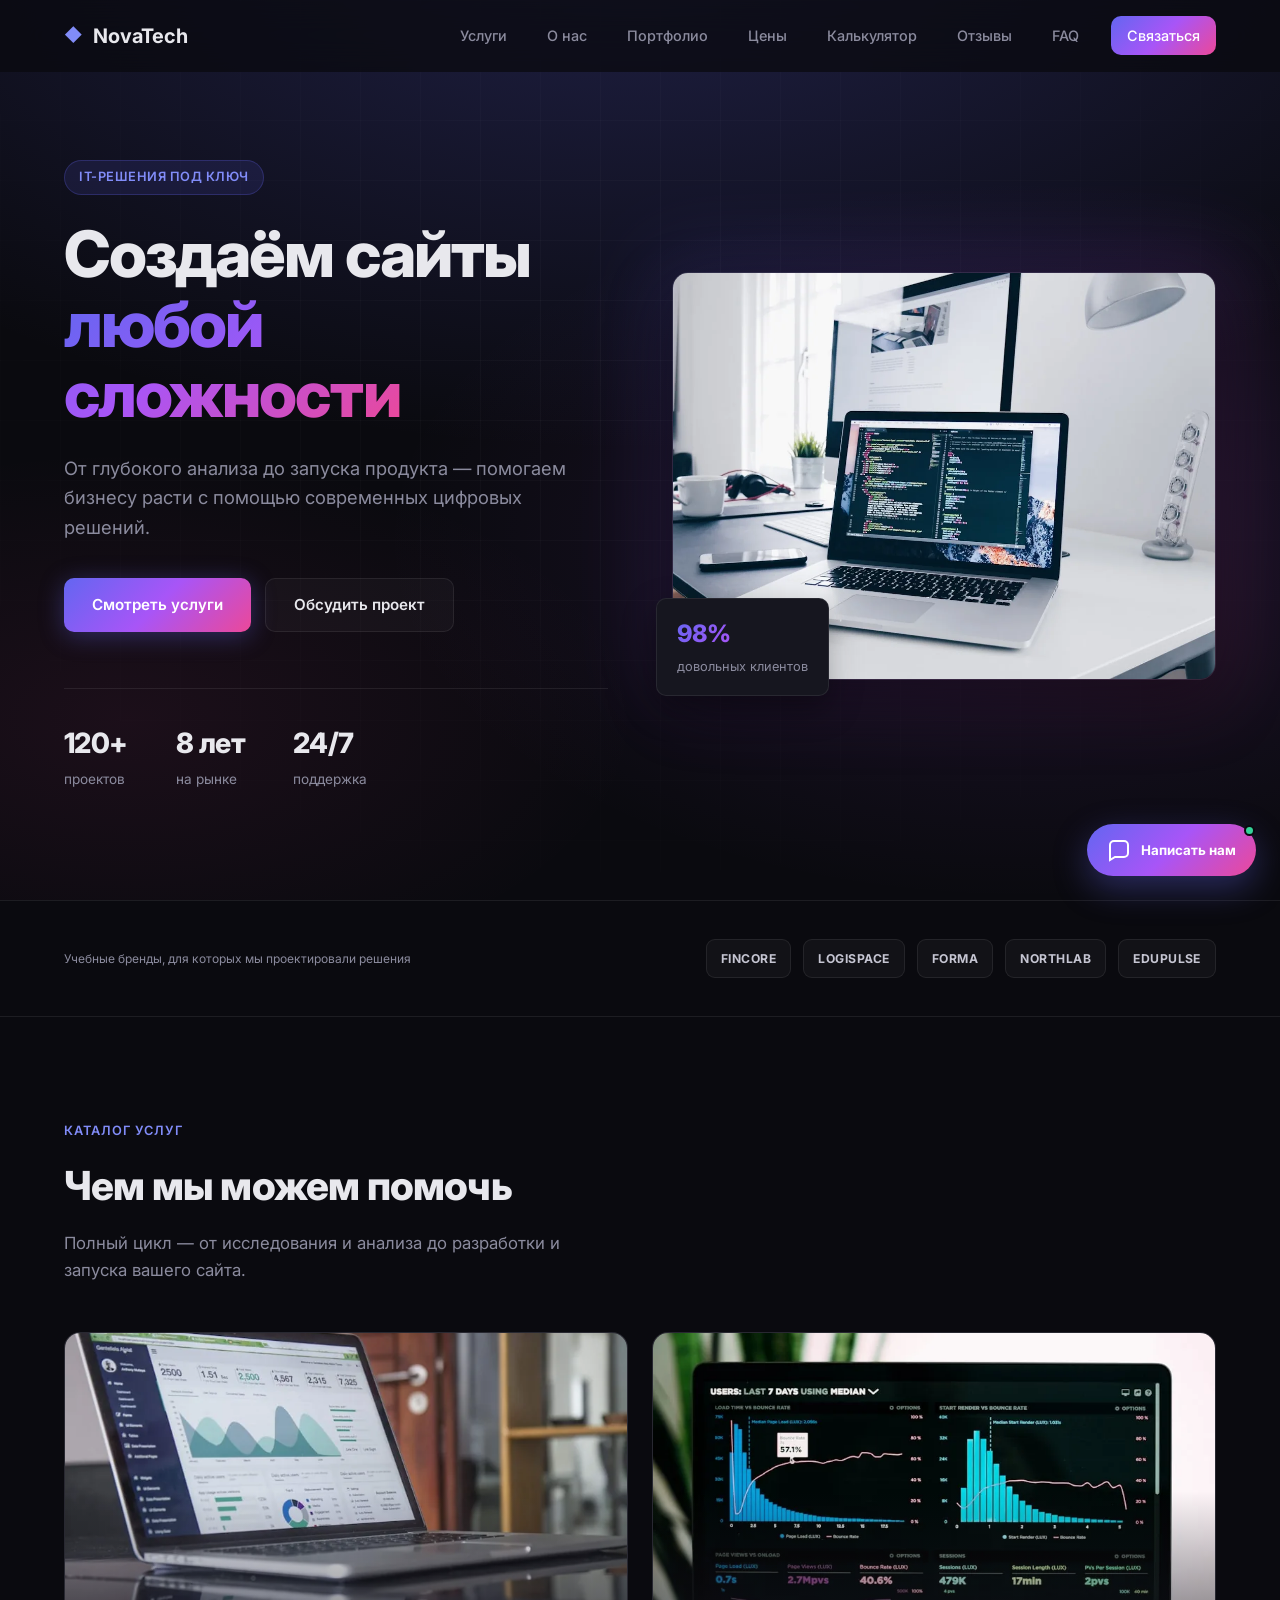
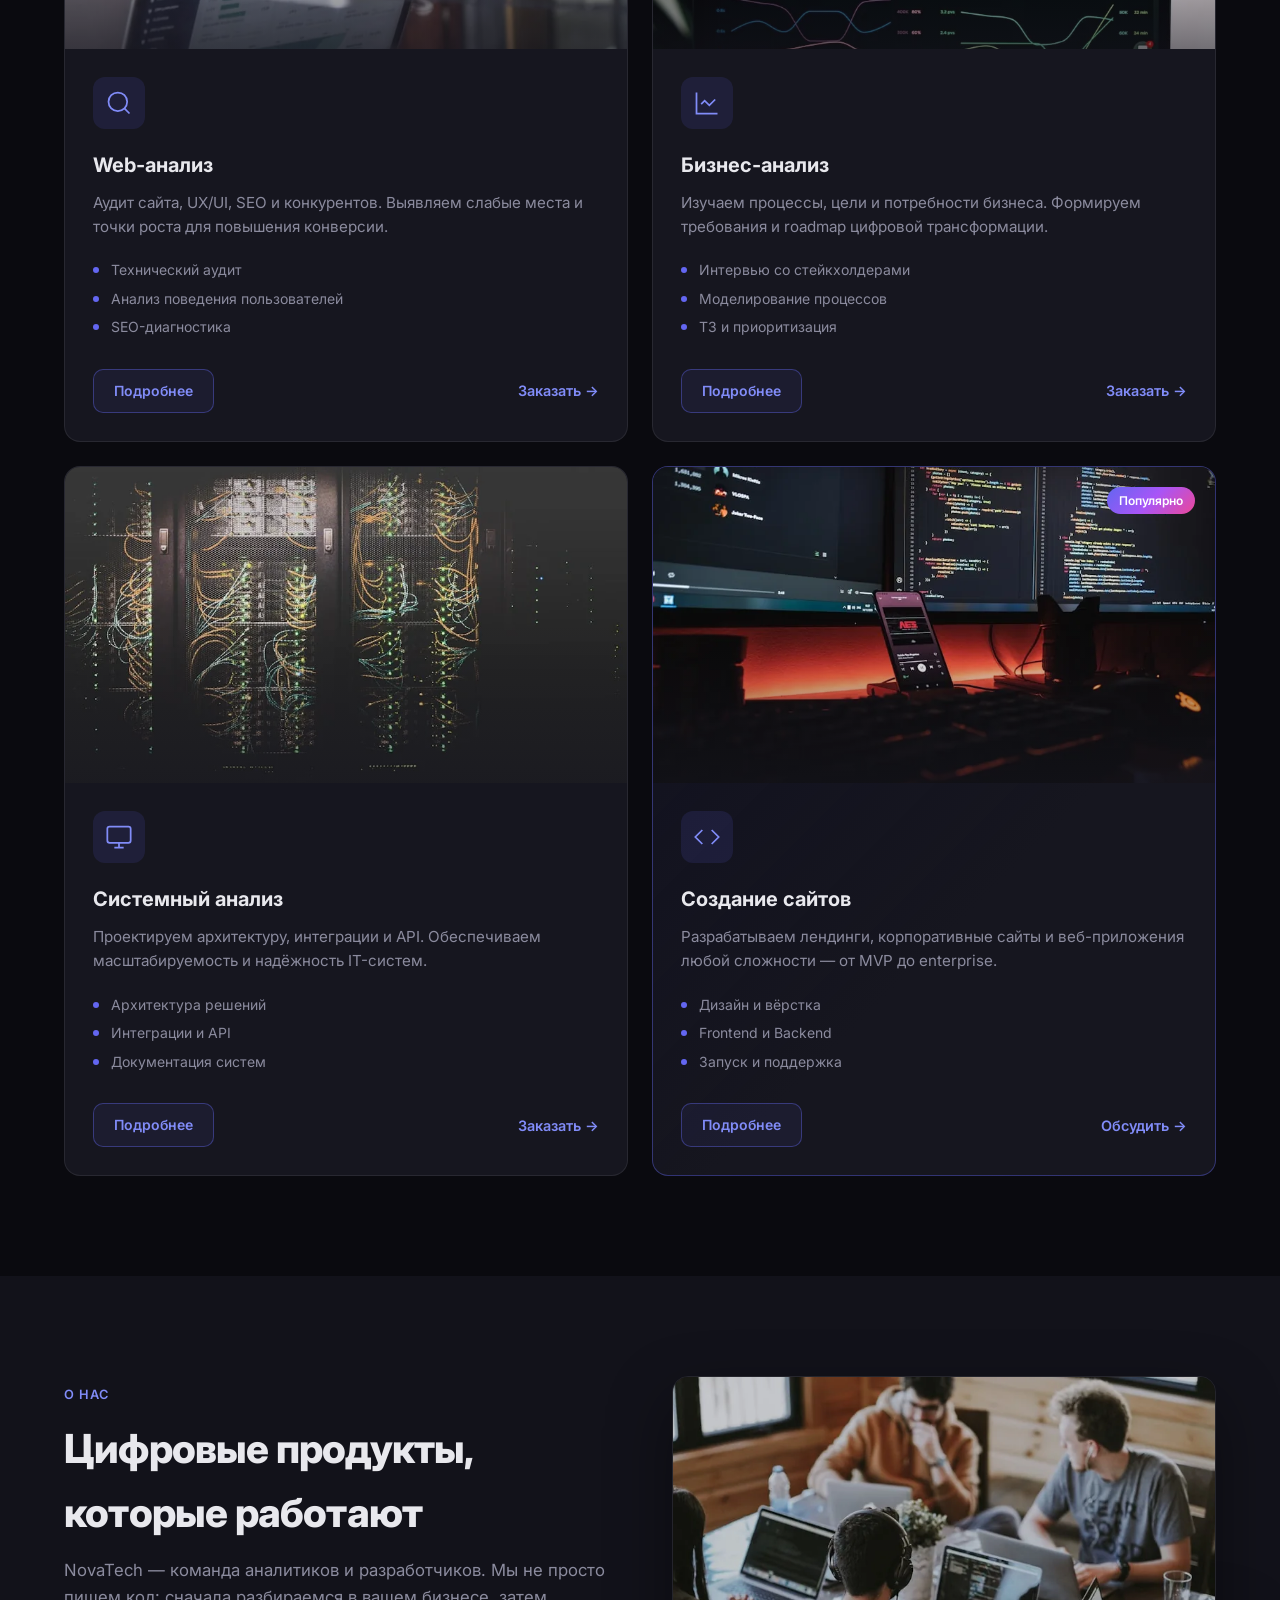
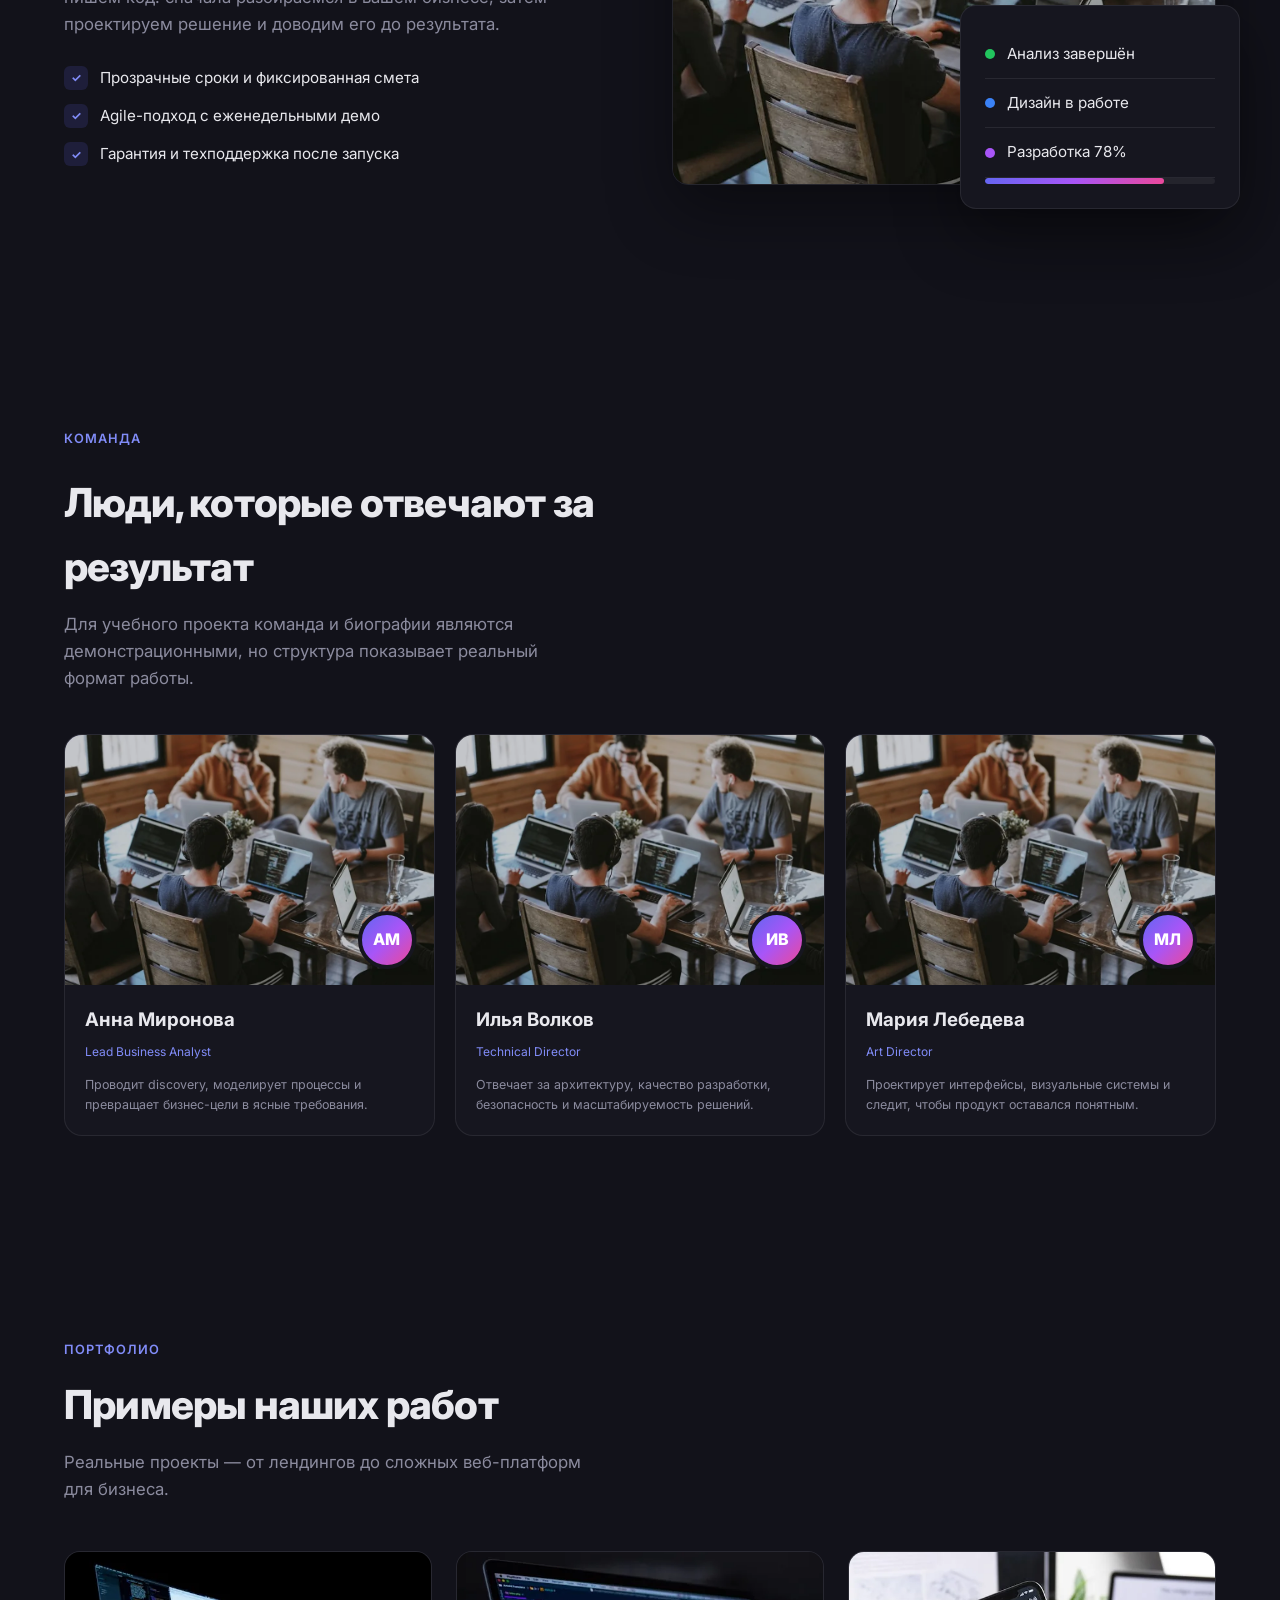
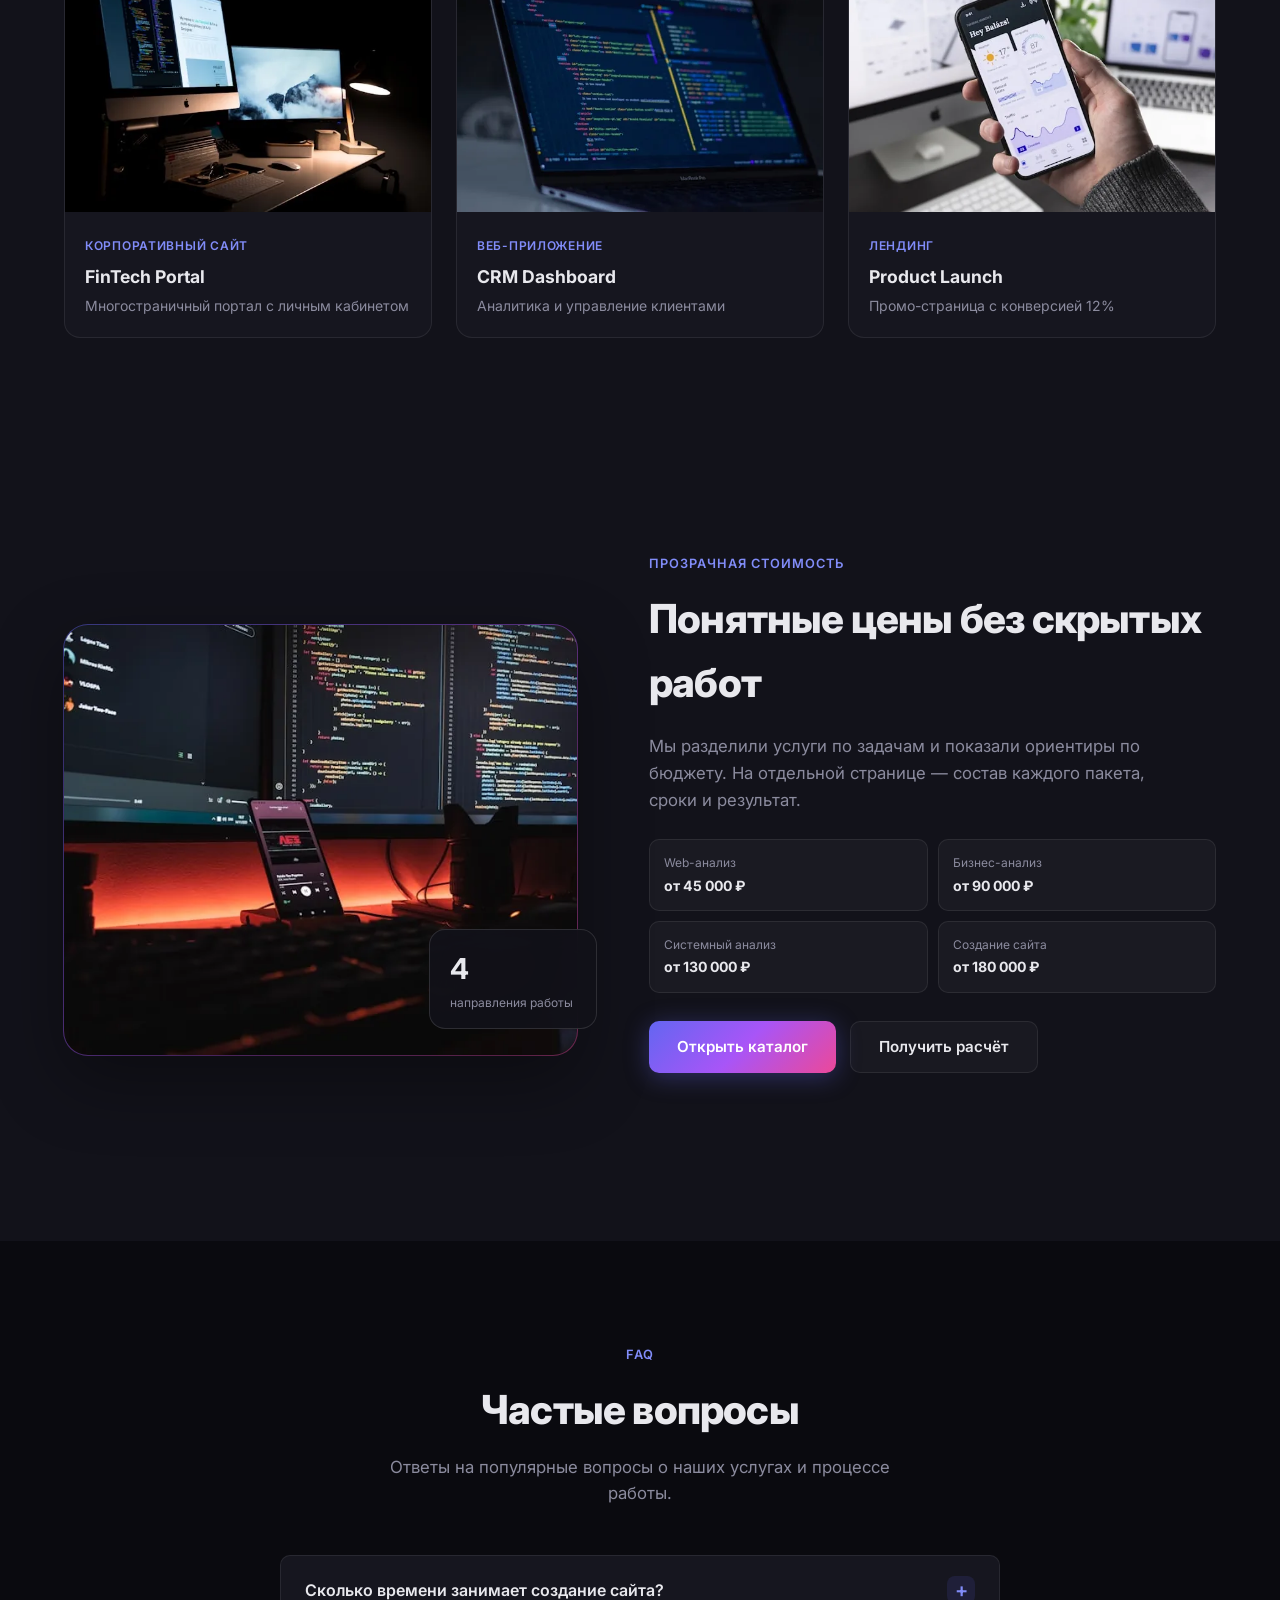
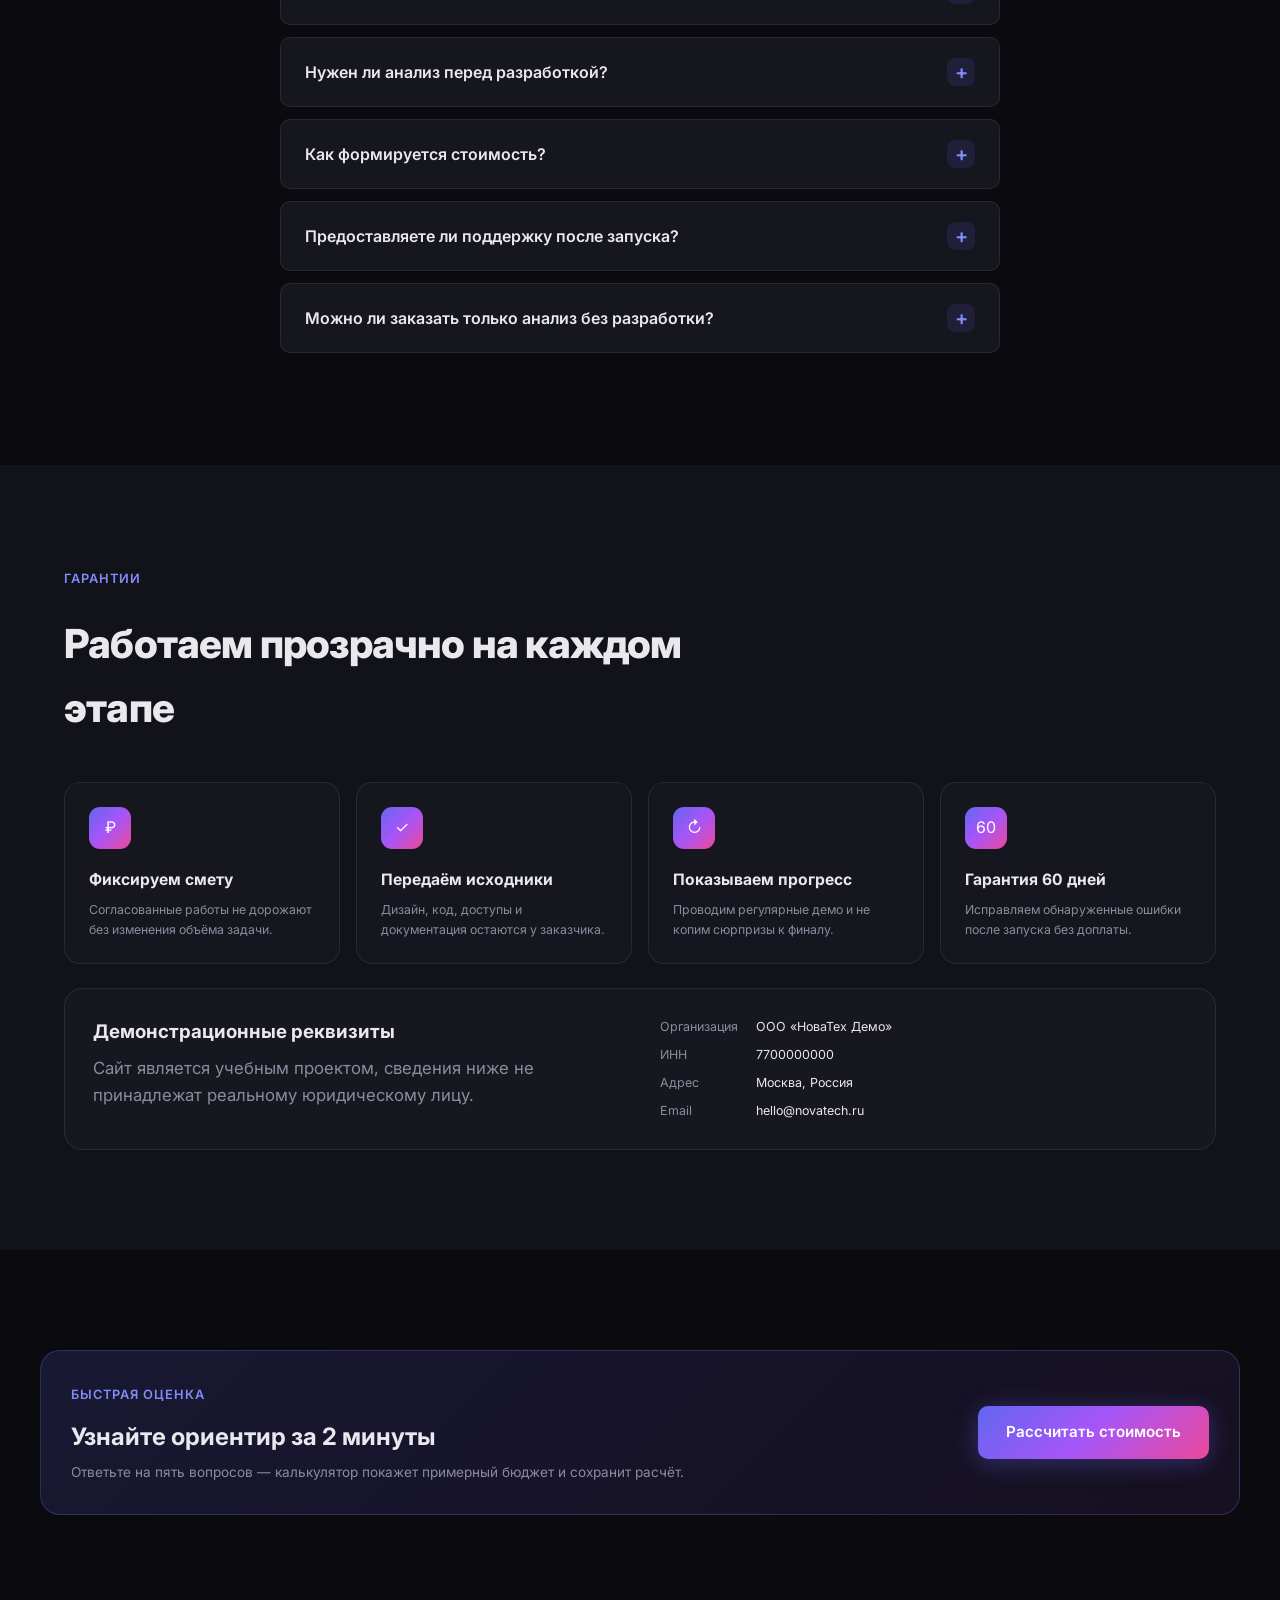
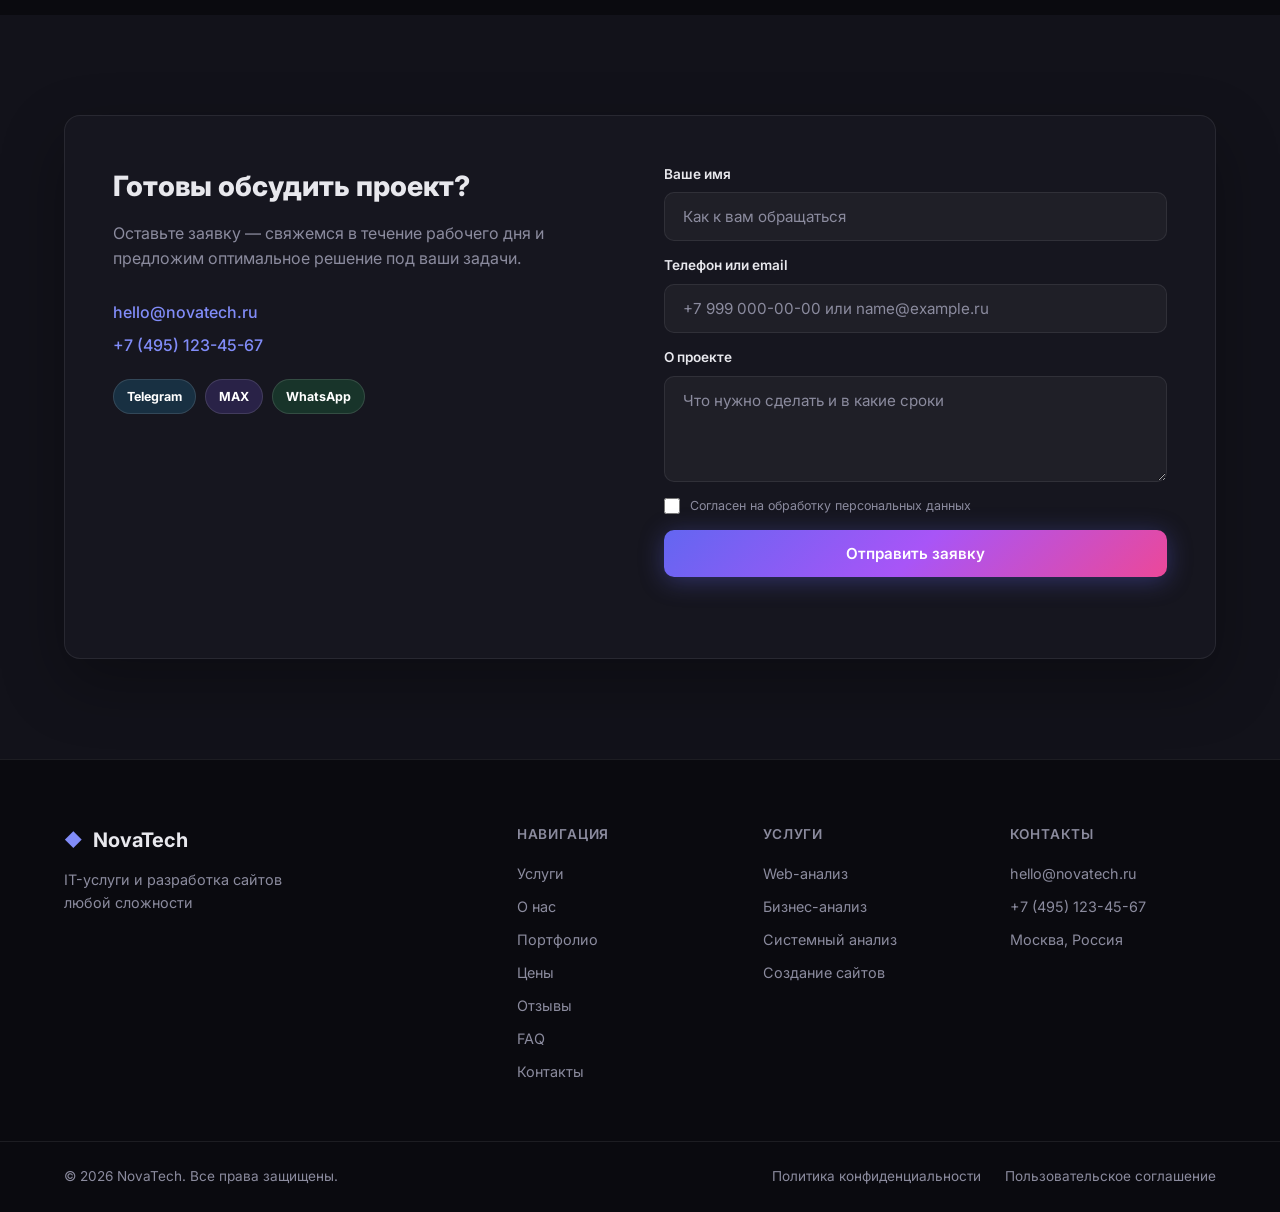
==== commit 1fbc559a: "complete service site experience" ====
--- a/index.html
+++ b/index.html
@@ -1,19 +1,6 @@
 <!DOCTYPE html>
 <html lang="ru">
 <head>
-<!-- Yandex.Metrika counter -->
-<script type="text/javascript">
-    (function(m,e,t,r,i,k,a){
-        m[i]=m[i]||function(){(m[i].a=m[i].a||[]).push(arguments)};
-        m[i].l=1*new Date();
-        for (var j = 0; j < document.scripts.length; j++) {if (document.scripts[j].src === r) { return; }}
-        k=e.createElement(t),a=e.getElementsByTagName(t)[0],k.async=1,k.src=r,a.parentNode.insertBefore(k,a)
-    })(window, document,'script','https://mc.yandex.ru/metrika/tag.js', 'ym');
-
-    ym(110039778, 'init', {ssr:true, webvisor:true, clickmap:true, ecommerce:"dataLayer", referrer: document.referrer, url: location.href, accurateTrackBounce:true, trackLinks:true});
-</script>
-<noscript><div><img src="https://mc.yandex.ru/watch/110039778" style="position:absolute; left:-9999px;" alt="" /></div></noscript>
-<!-- /Yandex.Metrika counter -->
   <meta charset="UTF-8">
   <meta name="viewport" content="width=device-width, initial-scale=1.0">
   <meta name="description" content="IT-услуги: веб-анализ, бизнес-анализ, системный анализ и создание сайтов любой сложности.">
@@ -23,10 +10,23 @@
   <link rel="preconnect" href="https://fonts.googleapis.com">
   <link rel="preconnect" href="https://fonts.gstatic.com" crossorigin>
   <link href="https://fonts.googleapis.com/css2?family=Inter:wght@400;500;600;700;800&display=swap" rel="stylesheet">
-  <link rel="stylesheet" href="css/style.css?v=20260621-4">
-  <link rel="stylesheet" href="css/pages.css?v=20260621-1">
+  <link rel="stylesheet" href="css/style.css?v=20260622-1">
+  <link rel="stylesheet" href="css/pages.css?v=20260622-1">
 </head>
 <body>
+<!-- Yandex.Metrika counter -->
+<script type="text/javascript">
+    (function(m,e,t,r,i,k,a){
+        m[i]=m[i]||function(){(m[i].a=m[i].a||[]).push(arguments)};
+        m[i].l=1*new Date();
+        for (var j = 0; j < document.scripts.length; j++) {if (document.scripts[j].src === r) { return; }}
+        k=e.createElement(t),a=e.getElementsByTagName(t)[0],k.async=1,k.src=r,a.parentNode.insertBefore(k,a)
+    })(window, document,'script','https://mc.yandex.ru/metrika/tag.js?id=110039778', 'ym');
+
+    ym(110039778, 'init', {ssr:true, webvisor:true, clickmap:true, ecommerce:"dataLayer", referrer: document.referrer, url: location.href, accurateTrackBounce:true, trackLinks:true});
+</script>
+<noscript><div><img src="https://mc.yandex.ru/watch/110039778" style="position:absolute; left:-9999px;" alt="" /></div></noscript>
+<!-- /Yandex.Metrika counter -->
   <header class="header" id="header">
     <div class="container header__inner">
       <a href="#" class="logo">
@@ -39,6 +39,7 @@
         <a href="#about" class="nav__link">О нас</a>
         <a href="#portfolio" class="nav__link">Портфолио</a>
         <a href="pricing.html" class="nav__link">Цены</a>
+        <a href="calculator.html" class="nav__link">Калькулятор</a>
         <a href="reviews.html" class="nav__link">Отзывы</a>
         <a href="#faq" class="nav__link">FAQ</a>
         <a href="#contact" class="nav__link nav__link--cta" data-lead-open>Связаться</a>
@@ -86,12 +87,19 @@
           </div>
         </div>
         <div class="hero__media reveal reveal--delay">
-          <img src="img/hero.jpg" alt="Разработка веб-приложений" width="560" height="420" fetchpriority="high">
+          <img src="img/hero.webp" alt="Разработка веб-приложений" width="560" height="420" fetchpriority="high">
           <div class="hero__media-badge">
             <span class="hero__media-badge-value">98%</span>
             <span class="hero__media-badge-label">довольных клиентов</span>
           </div>
         </div>
+      </div>
+    </section>
+
+    <section class="trust-strip">
+      <div class="container trust-strip__inner">
+        <span>Учебные бренды, для которых мы проектировали решения</span>
+        <div class="trust-logos" aria-label="Клиенты"><b>FINCORE</b><b>LOGISPACE</b><b>FORMA</b><b>NORTHLAB</b><b>EDUPULSE</b></div>
       </div>
     </section>
 
@@ -108,7 +116,7 @@
         <div class="services__grid">
           <article class="service-card reveal">
             <div class="service-card__media">
-              <img src="img/service-web.jpg" alt="Web-анализ и аудит сайта" width="560" height="280" loading="lazy">
+              <img src="img/service-web.webp" alt="Web-анализ и аудит сайта" width="560" height="280" loading="lazy">
             </div>
             <div class="service-card__body">
               <div class="service-card__icon">
@@ -127,7 +135,7 @@
                 <li>SEO-диагностика</li>
               </ul>
               <div class="service-card__actions">
-                <button type="button" class="btn btn--outline service-card__btn" data-service="web">Подробнее</button>
+                <a href="service-web.html" class="btn btn--outline service-card__btn">Подробнее</a>
                 <a href="#contact" class="service-card__link" data-lead-open data-service-name="Web-анализ">Заказать →</a>
               </div>
             </div>
@@ -135,7 +143,7 @@
 
           <article class="service-card reveal reveal--delay">
             <div class="service-card__media">
-              <img src="img/service-business.jpg" alt="Бизнес-анализ и моделирование процессов" width="560" height="280" loading="lazy">
+              <img src="img/service-business.webp" alt="Бизнес-анализ и моделирование процессов" width="560" height="280" loading="lazy">
             </div>
             <div class="service-card__body">
               <div class="service-card__icon">
@@ -154,7 +162,7 @@
                 <li>ТЗ и приоритизация</li>
               </ul>
               <div class="service-card__actions">
-                <button type="button" class="btn btn--outline service-card__btn" data-service="business">Подробнее</button>
+                <a href="service-business.html" class="btn btn--outline service-card__btn">Подробнее</a>
                 <a href="#contact" class="service-card__link" data-lead-open data-service-name="Бизнес-анализ">Заказать →</a>
               </div>
             </div>
@@ -162,7 +170,7 @@
 
           <article class="service-card reveal">
             <div class="service-card__media">
-              <img src="img/service-system.jpg" alt="Системный анализ и архитектура IT" width="560" height="280" loading="lazy">
+              <img src="img/service-system.webp" alt="Системный анализ и архитектура IT" width="560" height="280" loading="lazy">
             </div>
             <div class="service-card__body">
               <div class="service-card__icon">
@@ -181,7 +189,7 @@
                 <li>Документация систем</li>
               </ul>
               <div class="service-card__actions">
-                <button type="button" class="btn btn--outline service-card__btn" data-service="system">Подробнее</button>
+                <a href="service-system.html" class="btn btn--outline service-card__btn">Подробнее</a>
                 <a href="#contact" class="service-card__link" data-lead-open data-service-name="Системный анализ">Заказать →</a>
               </div>
             </div>
@@ -189,7 +197,7 @@
 
           <article class="service-card service-card--featured reveal reveal--delay">
             <div class="service-card__media">
-              <img src="img/service-development.jpg" alt="Разработка сайтов и веб-приложений" width="560" height="280" loading="lazy">
+              <img src="img/service-development.webp" alt="Разработка сайтов и веб-приложений" width="560" height="280" loading="lazy">
             </div>
             <div class="service-card__body">
               <div class="service-card__badge">Популярно</div>
@@ -209,7 +217,7 @@
                 <li>Запуск и поддержка</li>
               </ul>
               <div class="service-card__actions">
-                <button type="button" class="btn btn--outline service-card__btn" data-service="development">Подробнее</button>
+                <a href="service-development.html" class="btn btn--outline service-card__btn">Подробнее</a>
                 <a href="#contact" class="service-card__link" data-lead-open data-service-name="Создание сайта">Обсудить →</a>
               </div>
             </div>
@@ -245,7 +253,7 @@
         </div>
         <div class="about__visual reveal reveal--delay">
           <div class="about__photo">
-            <img src="img/about-team.jpg" alt="Команда NovaTech за работой" width="520" height="400" loading="lazy">
+            <img src="img/about-team.webp" alt="Команда NovaTech за работой" width="520" height="400" loading="lazy">
           </div>
           <div class="about__card">
             <div class="about__card-row">
@@ -264,6 +272,17 @@
               <div class="about__progress-bar"></div>
             </div>
           </div>
+        </div>
+      </div>
+    </section>
+
+    <section class="page-section page-section--soft" id="team">
+      <div class="container">
+        <div class="page-head reveal"><span class="section-tag">Команда</span><h2 class="section-title">Люди, которые отвечают за результат</h2><p class="section-desc">Для учебного проекта команда и биографии являются демонстрационными, но структура показывает реальный формат работы.</p></div>
+        <div class="team-grid">
+          <article class="team-card reveal"><div class="team-card__visual"><img src="img/about-team.webp" alt="Анна Миронова — бизнес-аналитик" loading="lazy" style="object-position:left"><span class="team-card__initials">АМ</span></div><div class="team-card__body"><h3>Анна Миронова</h3><span>Lead Business Analyst</span><p>Проводит discovery, моделирует процессы и превращает бизнес-цели в ясные требования.</p></div></article>
+          <article class="team-card reveal reveal--delay"><div class="team-card__visual"><img src="img/about-team.webp" alt="Илья Волков — технический директор" loading="lazy" style="object-position:center"><span class="team-card__initials">ИВ</span></div><div class="team-card__body"><h3>Илья Волков</h3><span>Technical Director</span><p>Отвечает за архитектуру, качество разработки, безопасность и масштабируемость решений.</p></div></article>
+          <article class="team-card reveal reveal--delay-2"><div class="team-card__visual"><img src="img/about-team.webp" alt="Мария Лебедева — арт-директор" loading="lazy" style="object-position:right"><span class="team-card__initials">МЛ</span></div><div class="team-card__body"><h3>Мария Лебедева</h3><span>Art Director</span><p>Проектирует интерфейсы, визуальные системы и следит, чтобы продукт оставался понятным.</p></div></article>
         </div>
       </div>
     </section>
@@ -278,30 +297,30 @@
           </p>
         </div>
         <div class="portfolio__grid">
-          <figure class="portfolio__item reveal">
-            <img src="img/portfolio-1.jpg" alt="Корпоративный сайт для IT-компании" width="380" height="260" loading="lazy">
+          <a href="case-fintech.html" class="portfolio__case-link"><figure class="portfolio__item reveal">
+            <img src="img/portfolio-1.webp" alt="Корпоративный сайт для IT-компании" width="380" height="260" loading="lazy">
             <figcaption class="portfolio__caption">
               <span class="portfolio__tag">Корпоративный сайт</span>
               <h3>FinTech Portal</h3>
               <p>Многостраничный портал с личным кабинетом</p>
             </figcaption>
-          </figure>
-          <figure class="portfolio__item reveal reveal--delay">
-            <img src="img/portfolio-2.jpg" alt="Интерфейс веб-приложения" width="380" height="260" loading="lazy">
+          </figure></a>
+          <a href="case-crm.html" class="portfolio__case-link"><figure class="portfolio__item reveal reveal--delay">
+            <img src="img/portfolio-2.webp" alt="Интерфейс веб-приложения" width="380" height="260" loading="lazy">
             <figcaption class="portfolio__caption">
               <span class="portfolio__tag">Веб-приложение</span>
               <h3>CRM Dashboard</h3>
               <p>Аналитика и управление клиентами</p>
             </figcaption>
-          </figure>
-          <figure class="portfolio__item reveal reveal--delay-2">
-            <img src="img/portfolio-3.jpg" alt="Мобильный лендинг продукта" width="380" height="260" loading="lazy">
+          </figure></a>
+          <a href="case-launch.html" class="portfolio__case-link"><figure class="portfolio__item reveal reveal--delay-2">
+            <img src="img/portfolio-3.webp" alt="Мобильный лендинг продукта" width="380" height="260" loading="lazy">
             <figcaption class="portfolio__caption">
               <span class="portfolio__tag">Лендинг</span>
               <h3>Product Launch</h3>
               <p>Промо-страница с конверсией 12%</p>
             </figcaption>
-          </figure>
+          </figure></a>
         </div>
       </div>
     </section>
@@ -309,7 +328,7 @@
     <section class="pricing-preview" id="pricing">
       <div class="container pricing-preview__grid">
         <div class="pricing-preview__media reveal">
-          <img src="img/service-development.jpg" alt="Команда обсуждает стоимость и этапы разработки" width="560" height="420" loading="lazy">
+          <img src="img/service-development.webp" alt="Команда обсуждает стоимость и этапы разработки" width="560" height="420" loading="lazy">
           <div class="pricing-preview__badge"><strong>4</strong><span>направления работы</span></div>
         </div>
         <div class="pricing-preview__content reveal reveal--delay">
@@ -411,6 +430,23 @@
           </div>
         </div>
       </div>
+    </section>
+
+    <section class="page-section page-section--soft" id="guarantees">
+      <div class="container">
+        <div class="page-head reveal"><span class="section-tag">Гарантии</span><h2 class="section-title">Работаем прозрачно на каждом этапе</h2></div>
+        <div class="guarantee-grid">
+          <article class="guarantee-card"><div class="guarantee-card__icon">₽</div><h3>Фиксируем смету</h3><p>Согласованные работы не дорожают без изменения объёма задачи.</p></article>
+          <article class="guarantee-card"><div class="guarantee-card__icon">✓</div><h3>Передаём исходники</h3><p>Дизайн, код, доступы и документация остаются у заказчика.</p></article>
+          <article class="guarantee-card"><div class="guarantee-card__icon">↻</div><h3>Показываем прогресс</h3><p>Проводим регулярные демо и не копим сюрпризы к финалу.</p></article>
+          <article class="guarantee-card"><div class="guarantee-card__icon">60</div><h3>Гарантия 60 дней</h3><p>Исправляем обнаруженные ошибки после запуска без доплаты.</p></article>
+        </div>
+        <div class="requisites" style="margin-top:24px"><div><h3>Демонстрационные реквизиты</h3><p class="section-desc" style="margin-top:8px">Сайт является учебным проектом, сведения ниже не принадлежат реальному юридическому лицу.</p></div><dl><dt>Организация</dt><dd>ООО «НоваТех Демо»</dd><dt>ИНН</dt><dd>7700000000</dd><dt>Адрес</dt><dd>Москва, Россия</dd><dt>Email</dt><dd>hello@novatech.ru</dd></dl></div>
+      </div>
+    </section>
+
+    <section class="page-section">
+      <div class="container messenger-panel"><div><span class="section-tag">Быстрая оценка</span><h2>Узнайте ориентир за 2 минуты</h2><p>Ответьте на пять вопросов — калькулятор покажет примерный бюджет и сохранит расчёт.</p></div><a href="calculator.html" class="btn btn--primary">Рассчитать стоимость</a></div>
     </section>
 
     <section class="contact" id="contact">
@@ -433,6 +469,7 @@
             </div>
           </div>
           <form class="contact__form" id="contactForm">
+            <label class="honeypot" aria-hidden="true">Ваш сайт<input type="text" name="website" tabindex="-1" autocomplete="off"></label>
             <label class="contact__field">
               <span class="contact__label">Ваше имя</span>
               <input type="text" name="name" autocomplete="name" placeholder="Как к вам обращаться" required class="contact__input">
@@ -498,8 +535,8 @@
       <div class="container footer__bottom-inner">
         <span>© 2026 NovaTech. Все права защищены.</span>
         <div class="footer__legal">
-          <a href="#">Политика конфиденциальности</a>
-          <a href="#">Пользовательское соглашение</a>
+          <a href="privacy.html">Политика конфиденциальности</a>
+          <a href="terms.html">Пользовательское соглашение</a>
         </div>
       </div>
     </div>
@@ -512,7 +549,7 @@
     <div class="lead-modal__panel" role="dialog" aria-modal="true" aria-labelledby="leadModalTitle">
       <button class="modal__close" type="button" aria-label="Закрыть форму" data-lead-close>×</button>
       <aside class="lead-modal__visual">
-        <img src="img/hero.jpg" alt="Обсуждение цифрового проекта" width="420" height="620">
+        <img src="img/hero.webp" alt="Обсуждение цифрового проекта" width="420" height="620">
         <div class="lead-modal__visual-copy">
           <span>Быстрый старт</span>
           <h3>От идеи до понятного плана</h3>
@@ -533,6 +570,7 @@
             </div>
           </div>
           <form class="popup-form" id="leadPopupForm" novalidate>
+            <label class="honeypot" aria-hidden="true">Ваш сайт<input type="text" name="website" tabindex="-1" autocomplete="off"></label>
           <label>
             <span>Услуга</span>
             <select name="service" required>
@@ -638,6 +676,6 @@
     </div>
   </div>
 
-  <script src="js/main.js?v=20260621-4"></script>
+  <script src="js/main.js?v=20260622-1"></script>
 </body>
 </html>
--- a/css/pages.css
+++ b/css/pages.css
@@ -1,5 +1,7 @@
 /* Page-specific layouts. Versioned separately to avoid stale GitHub Pages assets. */
 .pricing-preview { padding: 112px 0; background: var(--bg-elevated); }
+.portfolio__case-link { display: block; min-width: 0; }
+.portfolio__case-link .portfolio__item { height: 100%; }
 .pricing-preview__grid { display: grid; grid-template-columns: .95fr 1.05fr; gap: 72px; align-items: center; }
 .pricing-preview__media { position: relative; }
 .pricing-preview__media img { width: 100%; min-height: 430px; object-fit: cover; border-radius: 24px; box-shadow: 0 24px 70px rgba(0,0,0,.36); }
@@ -114,3 +116,110 @@
   .subpage-hero__image img { height: 360px; }
   .subpage-hero__float { left: 12px; }
 }
+
+/* ===== Trust, team and guarantees ===== */
+.trust-strip { padding: 38px 0; border-top: 1px solid var(--border); border-bottom: 1px solid var(--border); }
+.trust-strip__inner { display: flex; align-items: center; justify-content: space-between; gap: 28px; }
+.trust-strip__inner > span { color: var(--text-muted); font-size: .75rem; }
+.trust-logos { display: flex; flex-wrap: wrap; gap: 12px; }
+.trust-logos b { padding: 9px 14px; color: #c5c5d2; font-size: .76rem; letter-spacing: .04em; background: rgba(255,255,255,.035); border: 1px solid var(--border); border-radius: 9px; }
+.team-grid { display: grid; grid-template-columns: repeat(3,1fr); gap: 20px; }
+.team-card { overflow: hidden; background: var(--bg-card); border: 1px solid var(--border); border-radius: 18px; }
+.team-card__visual { position: relative; height: 250px; overflow: hidden; background: linear-gradient(145deg,rgba(99,102,241,.3),rgba(236,72,153,.12)); }
+.team-card__visual img { width: 100%; height: 100%; object-fit: cover; }
+.team-card__initials { position: absolute; right: 18px; bottom: 16px; display: grid; width: 58px; height: 58px; place-items: center; color: #fff; font-weight: 800; background: var(--gradient); border: 4px solid var(--bg-card); border-radius: 50%; }
+.team-card__body { padding: 20px; }
+.team-card__body h3 { margin-bottom: 3px; }
+.team-card__body > span { color: var(--accent-light); font-size: .75rem; }
+.team-card__body p { margin-top: 12px; color: var(--text-muted); font-size: .78rem; }
+.guarantee-grid { display: grid; grid-template-columns: repeat(4,1fr); gap: 16px; }
+.guarantee-card { padding: 24px; background: var(--bg-card); border: 1px solid var(--border); border-radius: 16px; }
+.guarantee-card__icon { display: grid; width: 42px; height: 42px; margin-bottom: 18px; place-items: center; color: #fff; background: var(--gradient); border-radius: 11px; }
+.guarantee-card h3 { margin-bottom: 8px; font-size: .98rem; }
+.guarantee-card p { color: var(--text-muted); font-size: .77rem; }
+.requisites { display: grid; grid-template-columns: 1fr 1fr; gap: 40px; padding: 28px; background: rgba(255,255,255,.025); border: 1px solid var(--border); border-radius: 18px; }
+.requisites dl { display: grid; grid-template-columns: auto 1fr; gap: 8px 18px; font-size: .78rem; }
+.requisites dt { color: var(--text-muted); }
+.requisites dd { color: var(--text); }
+
+/* ===== Service and case pages ===== */
+.content-layout { display: grid; grid-template-columns: minmax(0,1fr) 300px; gap: 48px; align-items: start; }
+.content-prose { display: grid; gap: 22px; }
+.content-prose h2 { margin-top: 18px; font-size: clamp(1.6rem,3vw,2.4rem); }
+.content-prose h3 { margin-top: 8px; }
+.content-prose p { color: var(--text-muted); }
+.content-prose ul { display: grid; gap: 10px; }
+.content-prose li { padding: 14px 16px; color: #d8d8e2; background: rgba(255,255,255,.025); border: 1px solid var(--border); border-radius: 10px; }
+.content-prose li::before { content: '✓'; margin-right: 10px; color: #34d399; }
+.content-sidebar { position: sticky; top: calc(var(--header-h) + 24px); display: grid; gap: 16px; padding: 24px; background: var(--bg-card); border: 1px solid var(--border); border-radius: 17px; }
+.content-sidebar__price { color: var(--accent-light); font-size: 1.5rem; font-weight: 800; }
+.content-sidebar dl { display: grid; gap: 10px; }
+.content-sidebar dt { color: var(--text-muted); font-size: .7rem; }
+.content-sidebar dd { margin-top: -7px; font-size: .82rem; }
+.result-grid { display: grid; grid-template-columns: repeat(3,1fr); gap: 16px; }
+.result-card { padding: 24px; background: var(--bg-card); border: 1px solid var(--border); border-radius: 15px; }
+.result-card strong { display: block; margin-bottom: 5px; color: var(--accent-light); font-size: 1.8rem; }
+.result-card span { color: var(--text-muted); font-size: .75rem; }
+.case-gallery { display: grid; grid-template-columns: 1.35fr .65fr; gap: 16px; }
+.case-gallery img { width: 100%; height: 430px; object-fit: cover; border-radius: 18px; }
+.case-gallery img:last-child { height: 430px; }
+
+/* ===== Packages ===== */
+.package-grid { display: grid; grid-template-columns: repeat(3,1fr); gap: 18px; }
+.package-card { position: relative; display: flex; flex-direction: column; padding: 28px; background: var(--bg-card); border: 1px solid var(--border); border-radius: 18px; }
+.package-card--accent { border-color: rgba(129,140,248,.55); box-shadow: 0 20px 60px rgba(99,102,241,.14); }
+.package-card__label { color: var(--accent-light); font-size: .72rem; font-weight: 800; text-transform: uppercase; letter-spacing: .1em; }
+.package-card h3 { margin: 10px 0; font-size: 1.55rem; }
+.package-card__price { margin-bottom: 18px; font-size: 1.8rem; font-weight: 800; }
+.package-card ul { display: grid; gap: 10px; margin-bottom: 26px; color: var(--text-muted); font-size: .78rem; }
+.package-card li::before { content: '✓'; margin-right: 8px; color: #34d399; }
+.package-card .btn { margin-top: auto; }
+
+/* ===== Calculator ===== */
+.calculator-shell { display: grid; grid-template-columns: 320px 1fr; gap: 24px; padding: 24px; background: var(--bg-card); border: 1px solid var(--border); border-radius: 22px; }
+.calculator-aside { padding: 24px; background: linear-gradient(145deg,rgba(99,102,241,.18),rgba(168,85,247,.08)); border-radius: 16px; }
+.calculator-aside h2 { margin: 10px 0 12px; }
+.calculator-aside p { color: var(--text-muted); font-size: .8rem; }
+.calculator-progress { display: grid; gap: 8px; margin-top: 24px; }
+.calculator-progress span { height: 5px; overflow: hidden; background: rgba(255,255,255,.08); border-radius: 999px; }
+.calculator-progress i { display: block; width: 20%; height: 100%; background: var(--gradient); transition: width var(--transition); }
+.calculator-main { padding: 24px; }
+.quiz-step[hidden] { display: none; }
+.quiz-step h3 { margin-bottom: 18px; font-size: 1.4rem; }
+.quiz-options { display: grid; grid-template-columns: 1fr 1fr; gap: 11px; }
+.quiz-option { position: relative; }
+.quiz-option input { position: absolute; opacity: 0; }
+.quiz-option span { display: block; padding: 14px; color: #d8d8e2; background: rgba(255,255,255,.025); border: 1px solid var(--border); border-radius: 11px; cursor: pointer; }
+.quiz-option input:checked + span { color: #fff; border-color: var(--accent); background: rgba(99,102,241,.13); }
+.quiz-controls { display: flex; justify-content: space-between; gap: 12px; margin-top: 24px; }
+.quiz-result { padding: 28px; text-align: center; }
+.quiz-result strong { display: block; margin: 10px 0; color: var(--accent-light); font-size: 2.2rem; }
+
+/* ===== Legal and 404 ===== */
+.legal-page { max-width: 820px; margin: 0 auto; }
+.legal-page h1 { margin: 14px 0 28px; font-size: clamp(2.2rem,5vw,4rem); }
+.legal-page h2 { margin: 34px 0 12px; }
+.legal-page p,.legal-page li { color: var(--text-muted); }
+.legal-page ul { display: grid; gap: 8px; padding-left: 20px; list-style: disc; }
+.error-page { display: grid; min-height: 100vh; place-items: center; padding: 30px; text-align: center; background: radial-gradient(circle at 50% 30%,rgba(99,102,241,.18),transparent 45%),var(--bg); }
+.error-page strong { display: block; color: transparent; font-size: clamp(7rem,24vw,16rem); font-weight: 800; line-height: .8; background: var(--gradient); -webkit-background-clip: text; background-clip: text; }
+.error-page h1 { margin: 24px 0 10px; }
+.error-page p { max-width: 520px; margin: 0 auto 24px; color: var(--text-muted); }
+.honeypot { position: absolute !important; left: -9999px !important; opacity: 0 !important; pointer-events: none !important; }
+
+@media (max-width: 900px) {
+  .team-grid,.guarantee-grid { grid-template-columns: 1fr 1fr; }
+  .content-layout { grid-template-columns: 1fr; }
+  .content-sidebar { position: static; }
+  .package-grid { grid-template-columns: 1fr; }
+  .calculator-shell { grid-template-columns: 1fr; }
+}
+
+@media (max-width: 640px) {
+  .trust-strip__inner,.messenger-panel { align-items: flex-start; flex-direction: column; }
+  .team-grid,.guarantee-grid,.result-grid,.requisites { grid-template-columns: 1fr; }
+  .case-gallery { grid-template-columns: 1fr; }
+  .case-gallery img,.case-gallery img:last-child { height: 270px; }
+  .quiz-options { grid-template-columns: 1fr; }
+  .calculator-main,.calculator-aside { padding: 18px; }
+}
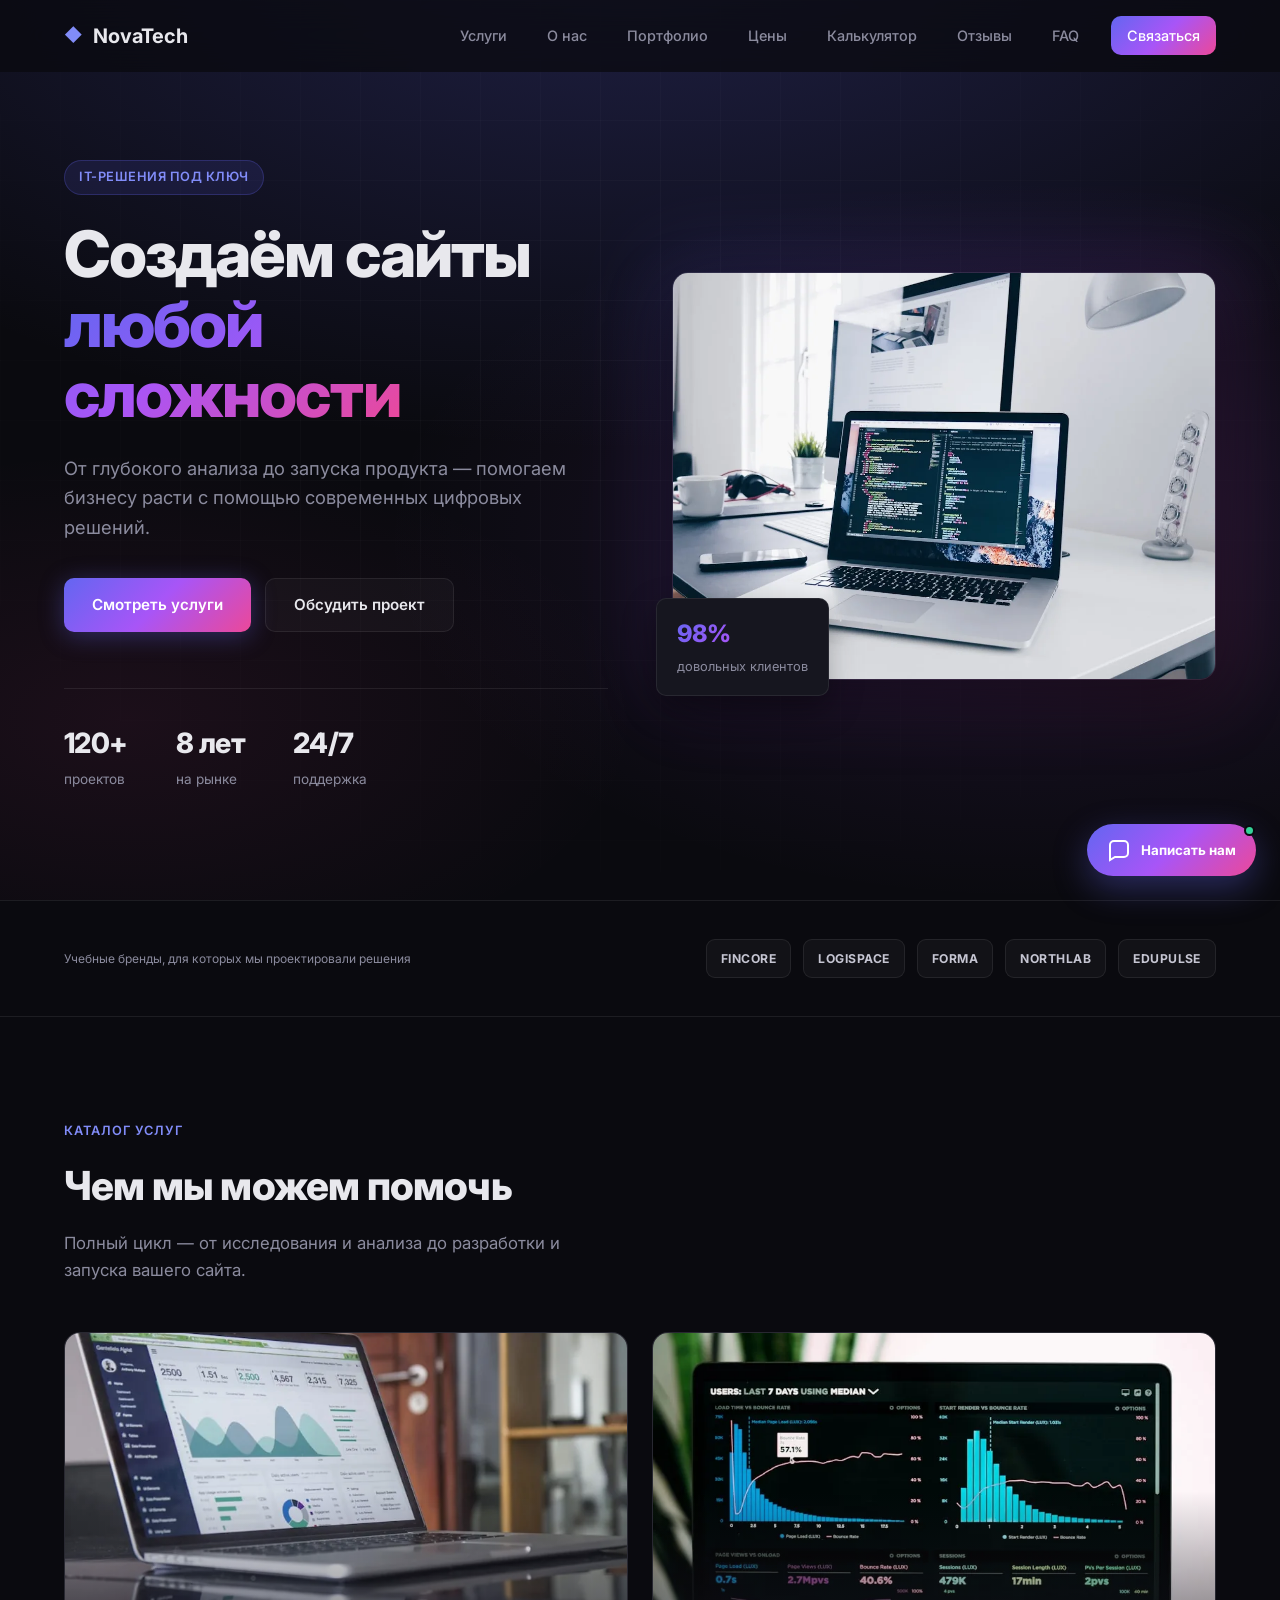
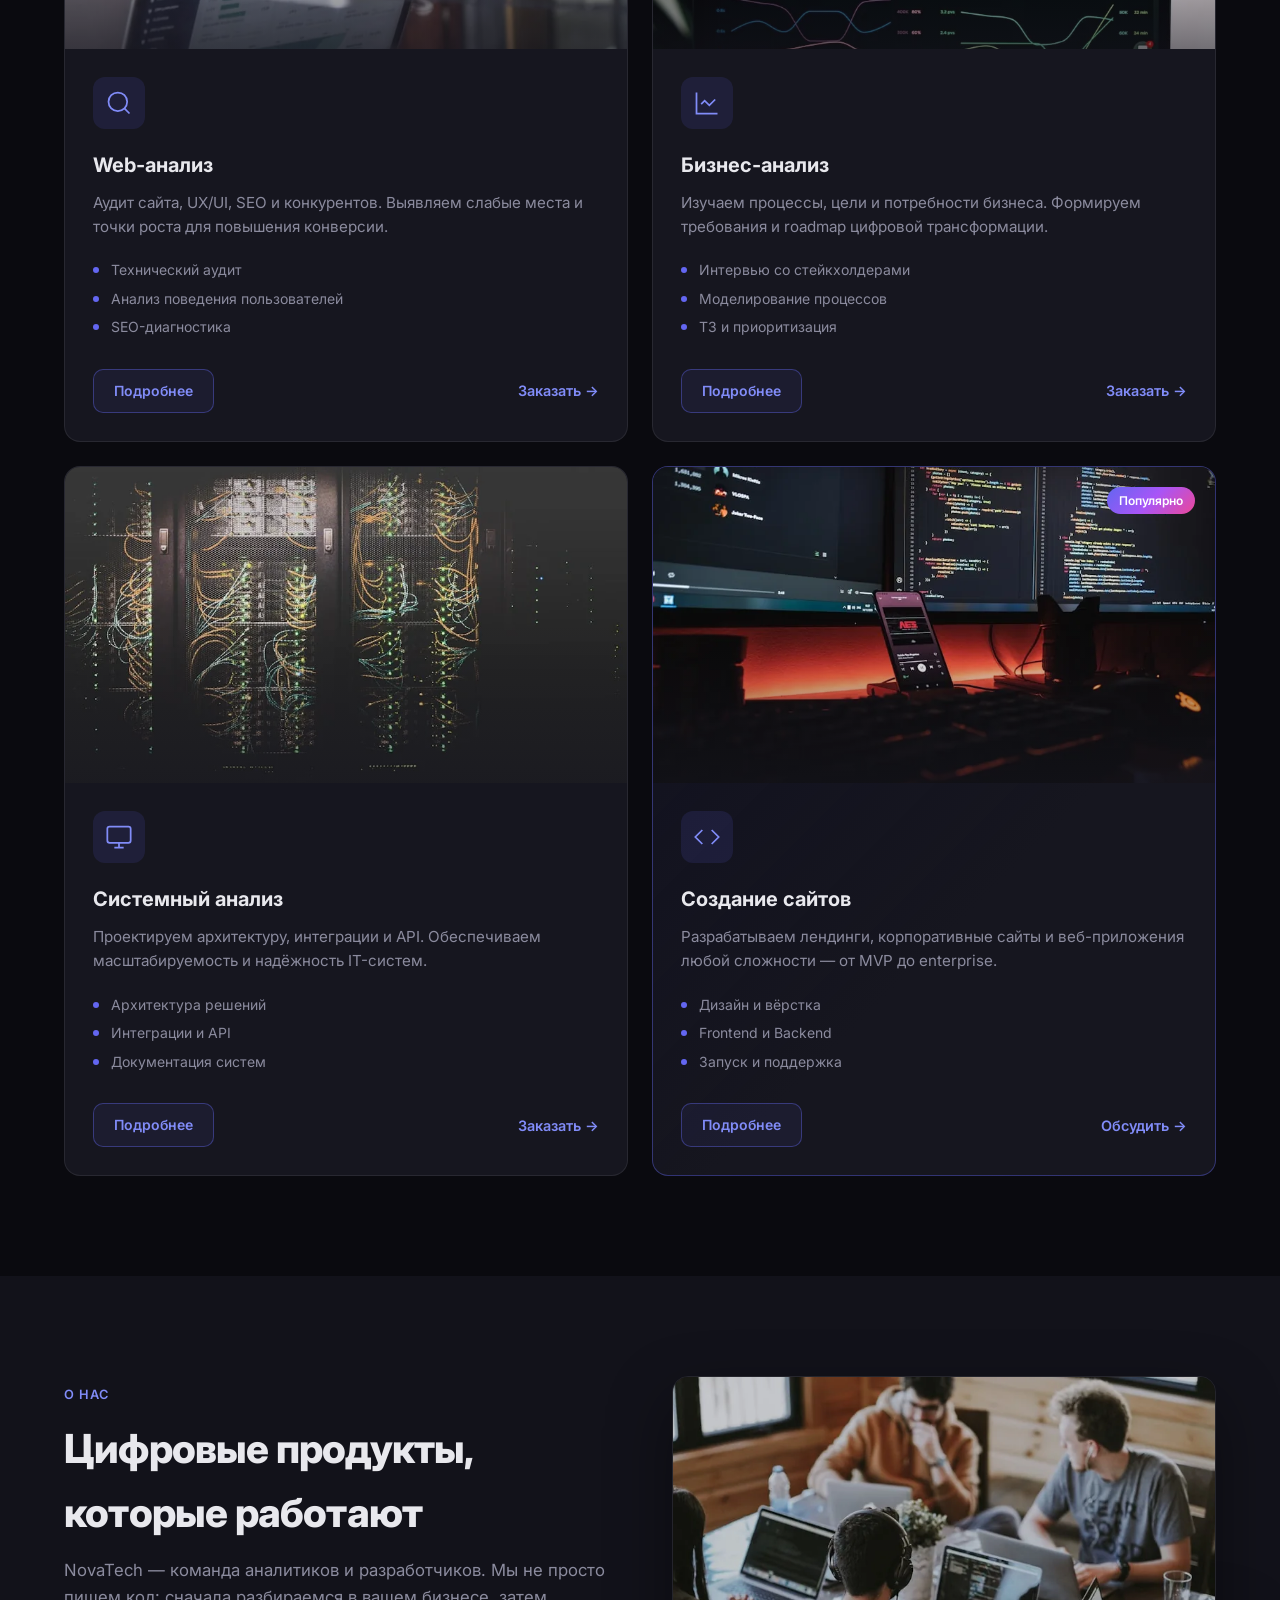
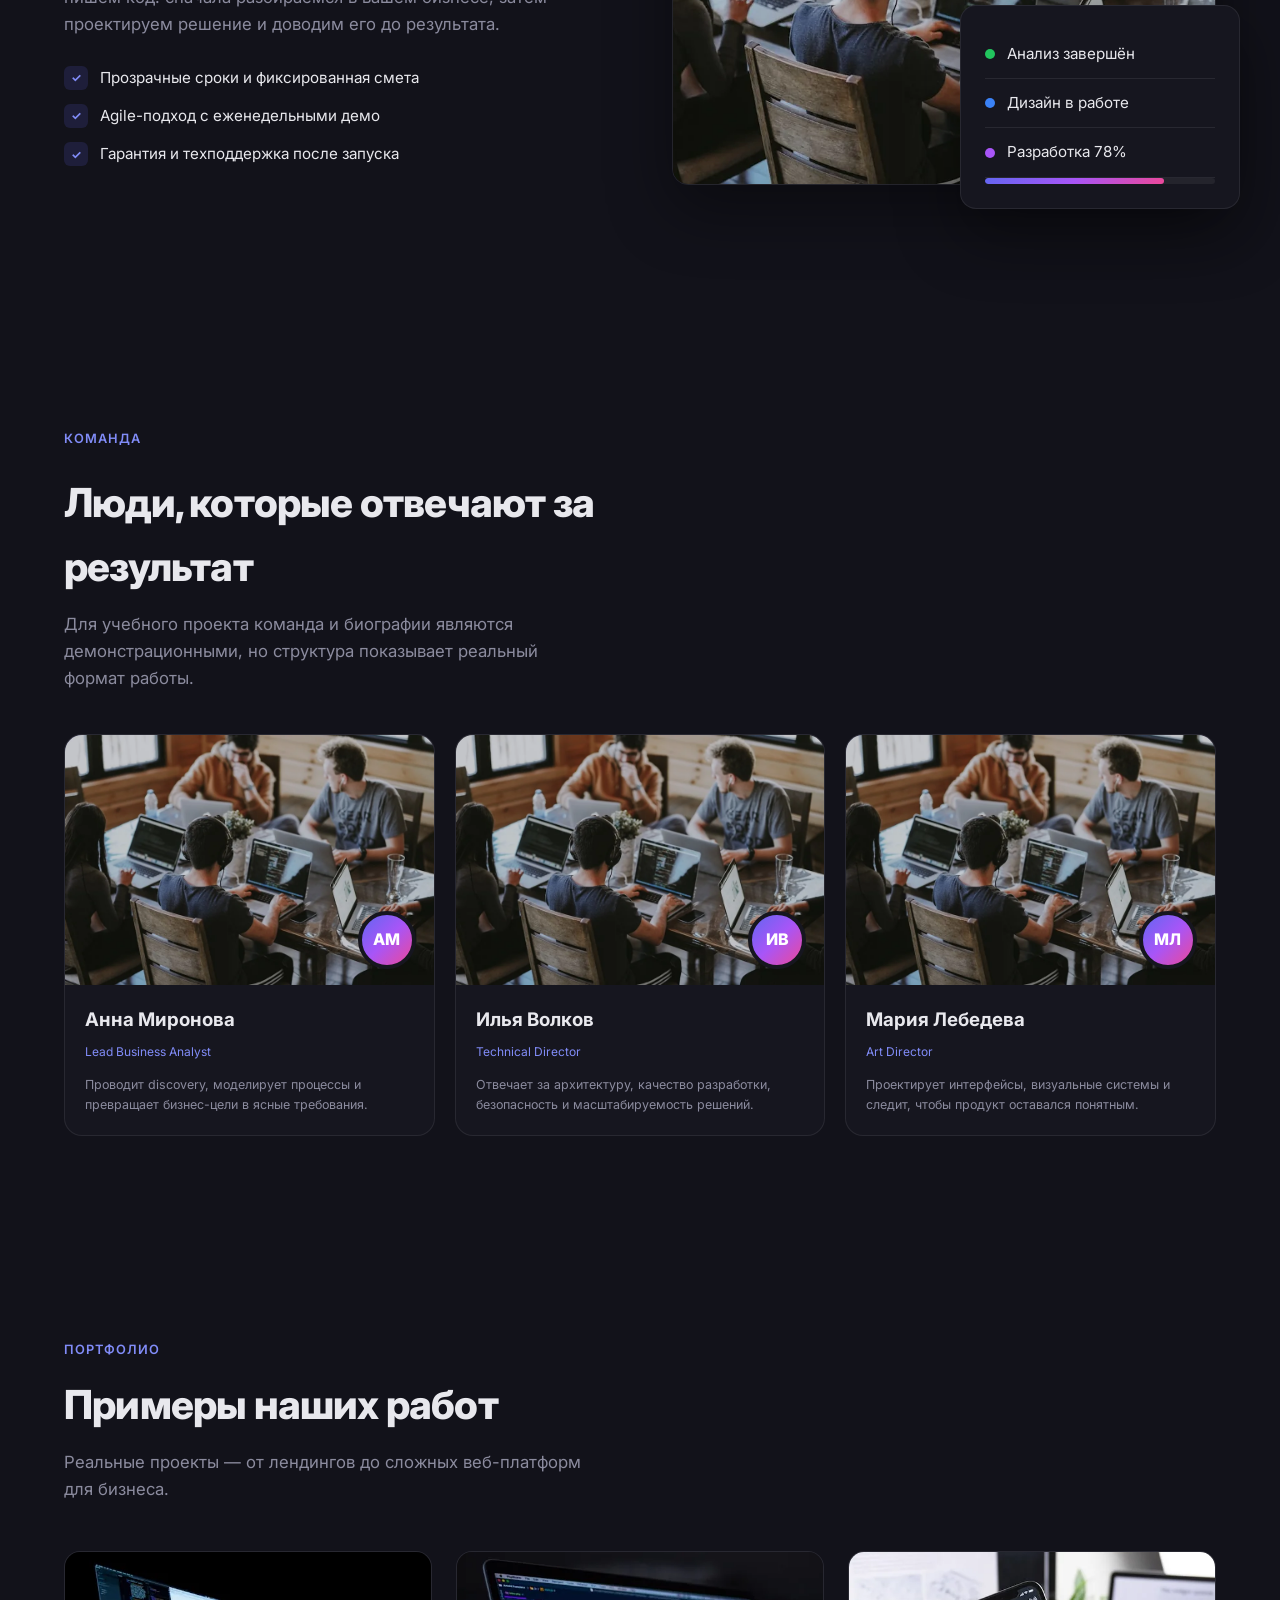
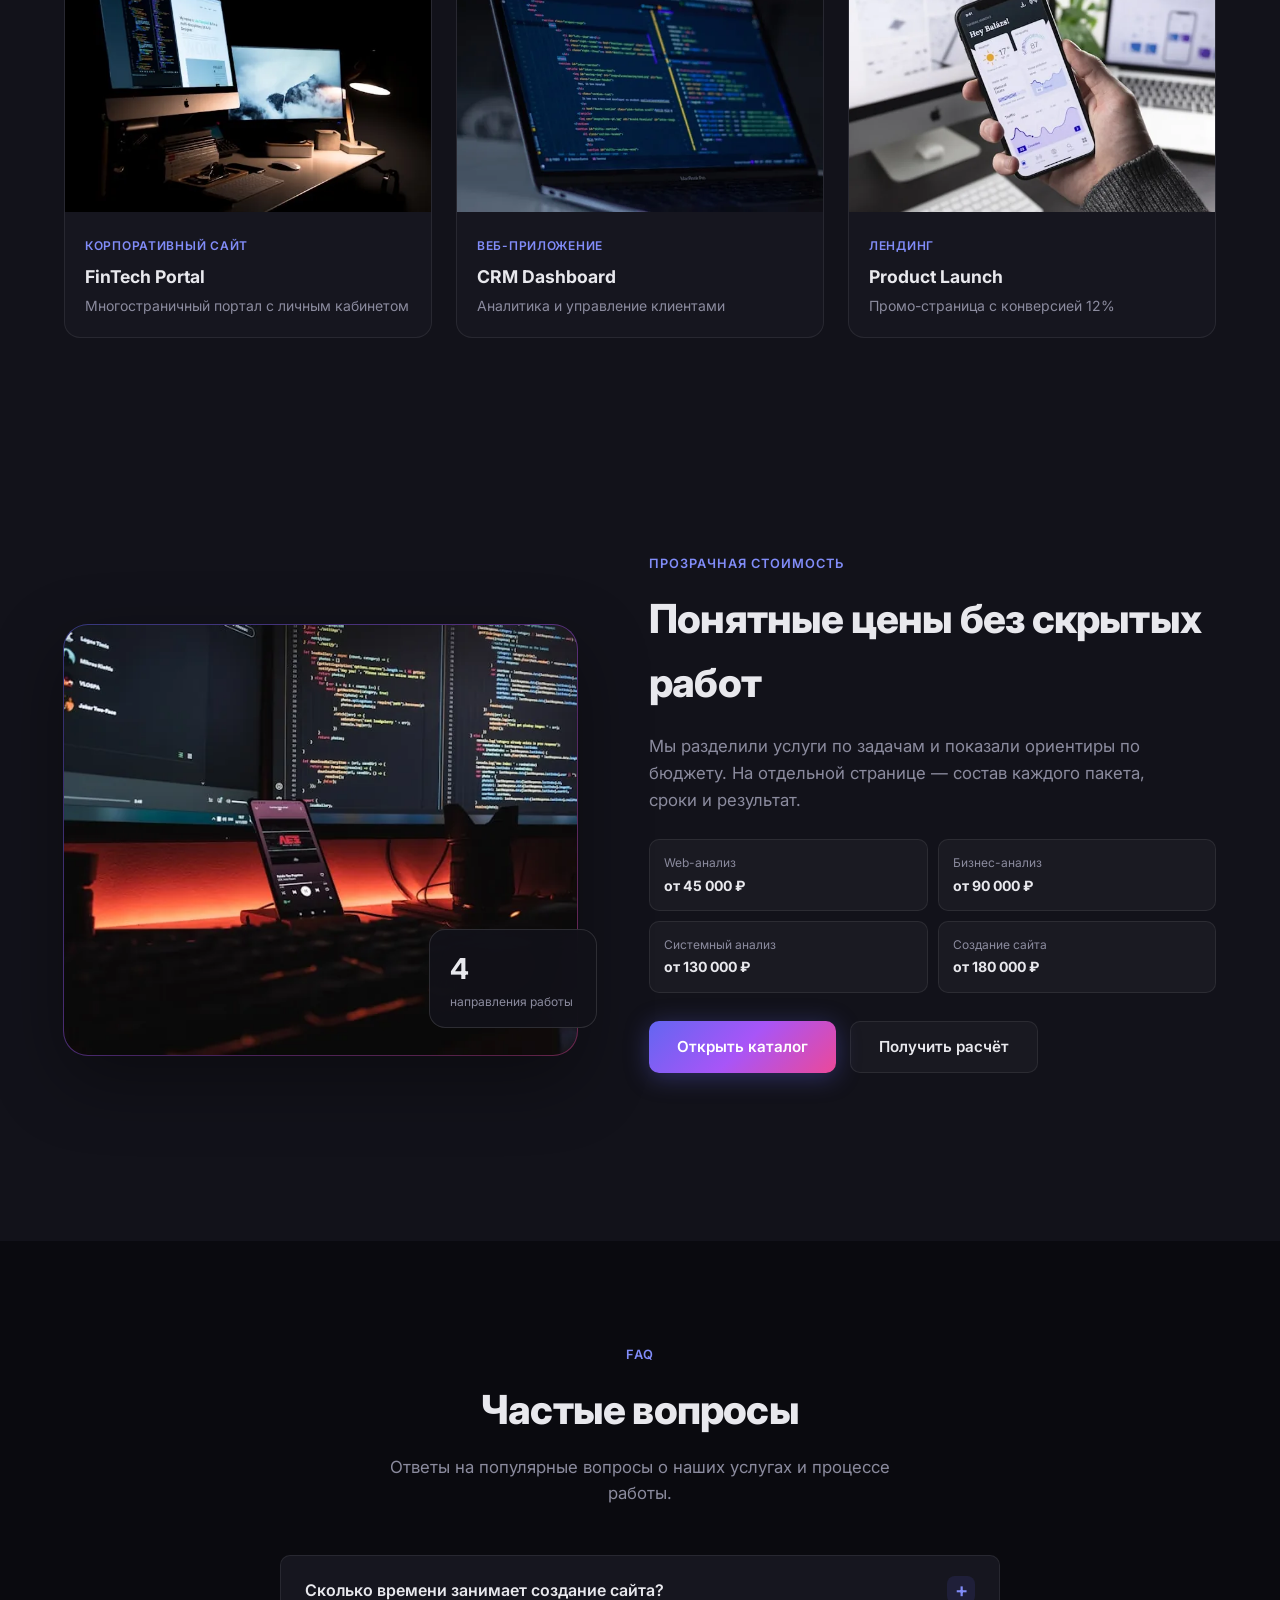
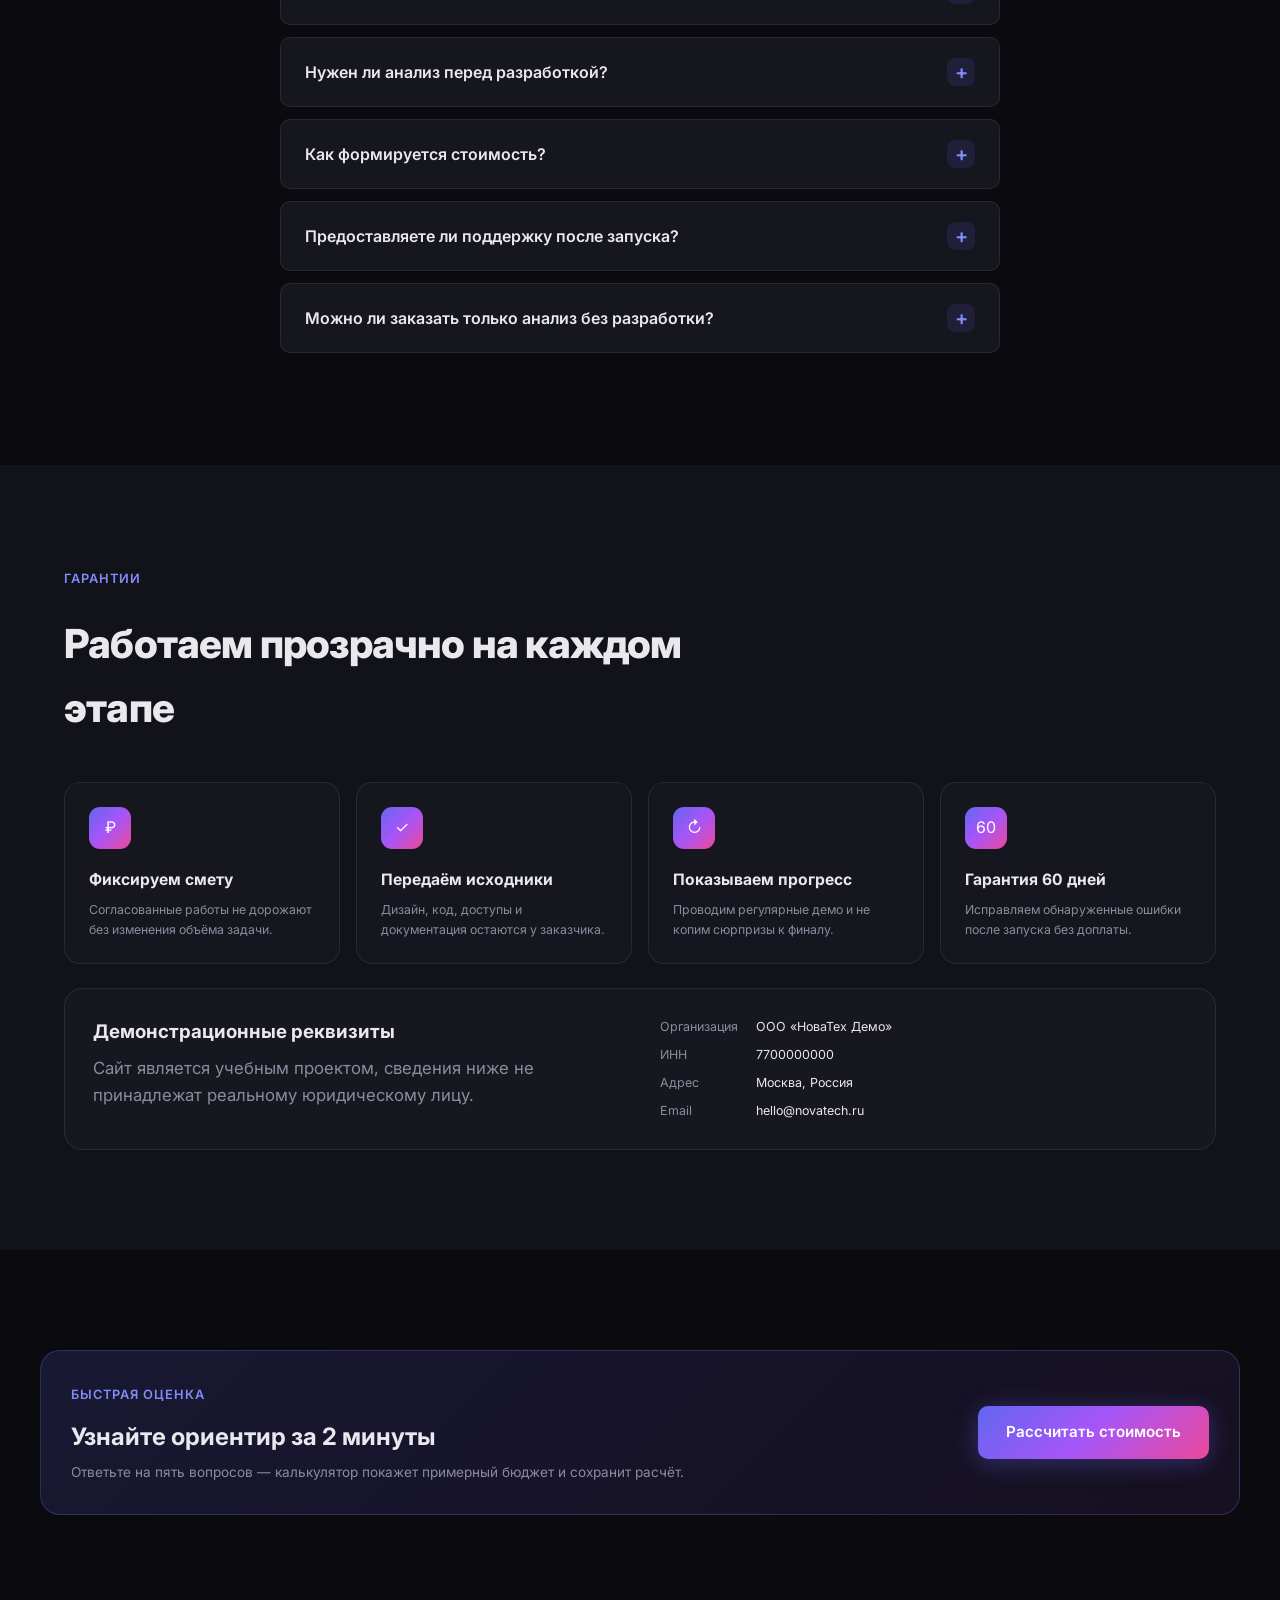
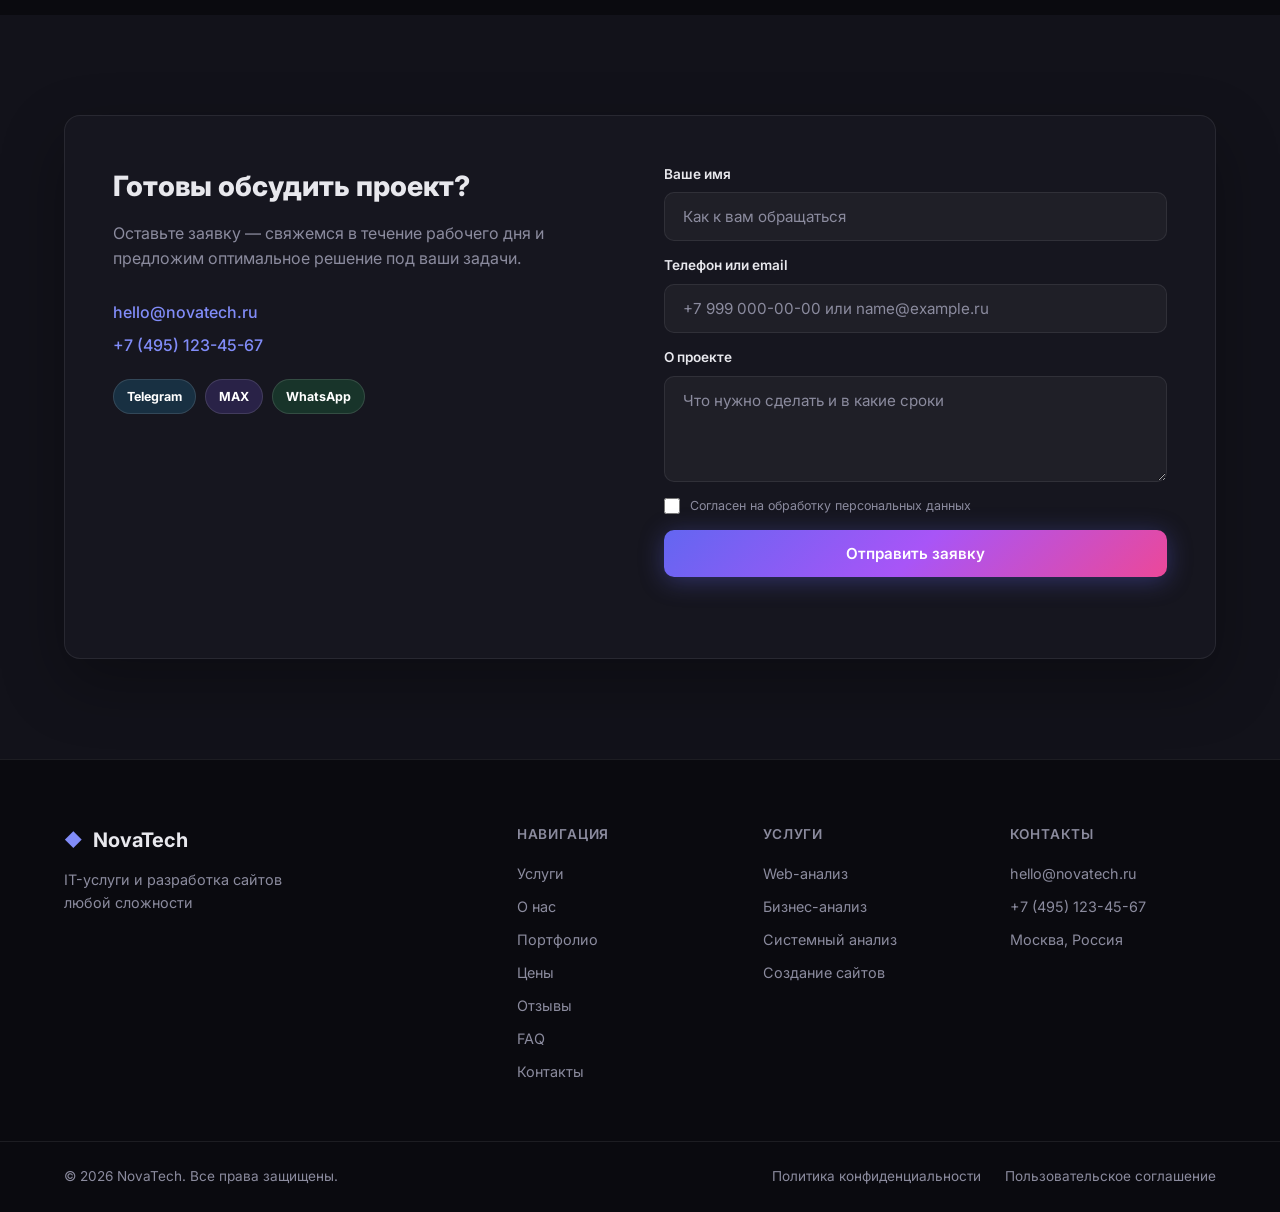
==== commit b5bf108f: "Update index.html" ====
--- a/index.html
+++ b/index.html
@@ -1,6 +1,24 @@
 <!DOCTYPE html>
 <html lang="ru">
 <head>
+
+<!-- Yandex.Metrika counter -->
+<script type="text/javascript">
+    (function(m,e,t,r,i,k,a){
+        m[i]=m[i]||function(){(m[i].a=m[i].a||[]).push(arguments)};
+        m[i].l=1*new Date();
+        for (var j = 0; j < document.scripts.length; j++) {if (document.scripts[j].src === r) { return; }}
+        k=e.createElement(t),a=e.getElementsByTagName(t)[0],k.async=1,k.src=r,a.parentNode.insertBefore(k,a)
+    })(window, document,'script','https://mc.yandex.ru/metrika/tag.js?id=110039778', 'ym');
+
+    ym(110039778, 'init', {ssr:true, webvisor:true, clickmap:true, ecommerce:"dataLayer", referrer: document.referrer, url: location.href, accurateTrackBounce:true, trackLinks:true});
+</script>
+<noscript><div><img src="https://mc.yandex.ru/watch/110039778" style="position:absolute; left:-9999px;" alt="" /></div></noscript>
+<!-- /Yandex.Metrika counter -->
+
+
+
+  
   <meta charset="UTF-8">
   <meta name="viewport" content="width=device-width, initial-scale=1.0">
   <meta name="description" content="IT-услуги: веб-анализ, бизнес-анализ, системный анализ и создание сайтов любой сложности.">
@@ -14,19 +32,6 @@
   <link rel="stylesheet" href="css/pages.css?v=20260622-1">
 </head>
 <body>
-<!-- Yandex.Metrika counter -->
-<script type="text/javascript">
-    (function(m,e,t,r,i,k,a){
-        m[i]=m[i]||function(){(m[i].a=m[i].a||[]).push(arguments)};
-        m[i].l=1*new Date();
-        for (var j = 0; j < document.scripts.length; j++) {if (document.scripts[j].src === r) { return; }}
-        k=e.createElement(t),a=e.getElementsByTagName(t)[0],k.async=1,k.src=r,a.parentNode.insertBefore(k,a)
-    })(window, document,'script','https://mc.yandex.ru/metrika/tag.js?id=110039778', 'ym');
-
-    ym(110039778, 'init', {ssr:true, webvisor:true, clickmap:true, ecommerce:"dataLayer", referrer: document.referrer, url: location.href, accurateTrackBounce:true, trackLinks:true});
-</script>
-<noscript><div><img src="https://mc.yandex.ru/watch/110039778" style="position:absolute; left:-9999px;" alt="" /></div></noscript>
-<!-- /Yandex.Metrika counter -->
   <header class="header" id="header">
     <div class="container header__inner">
       <a href="#" class="logo">
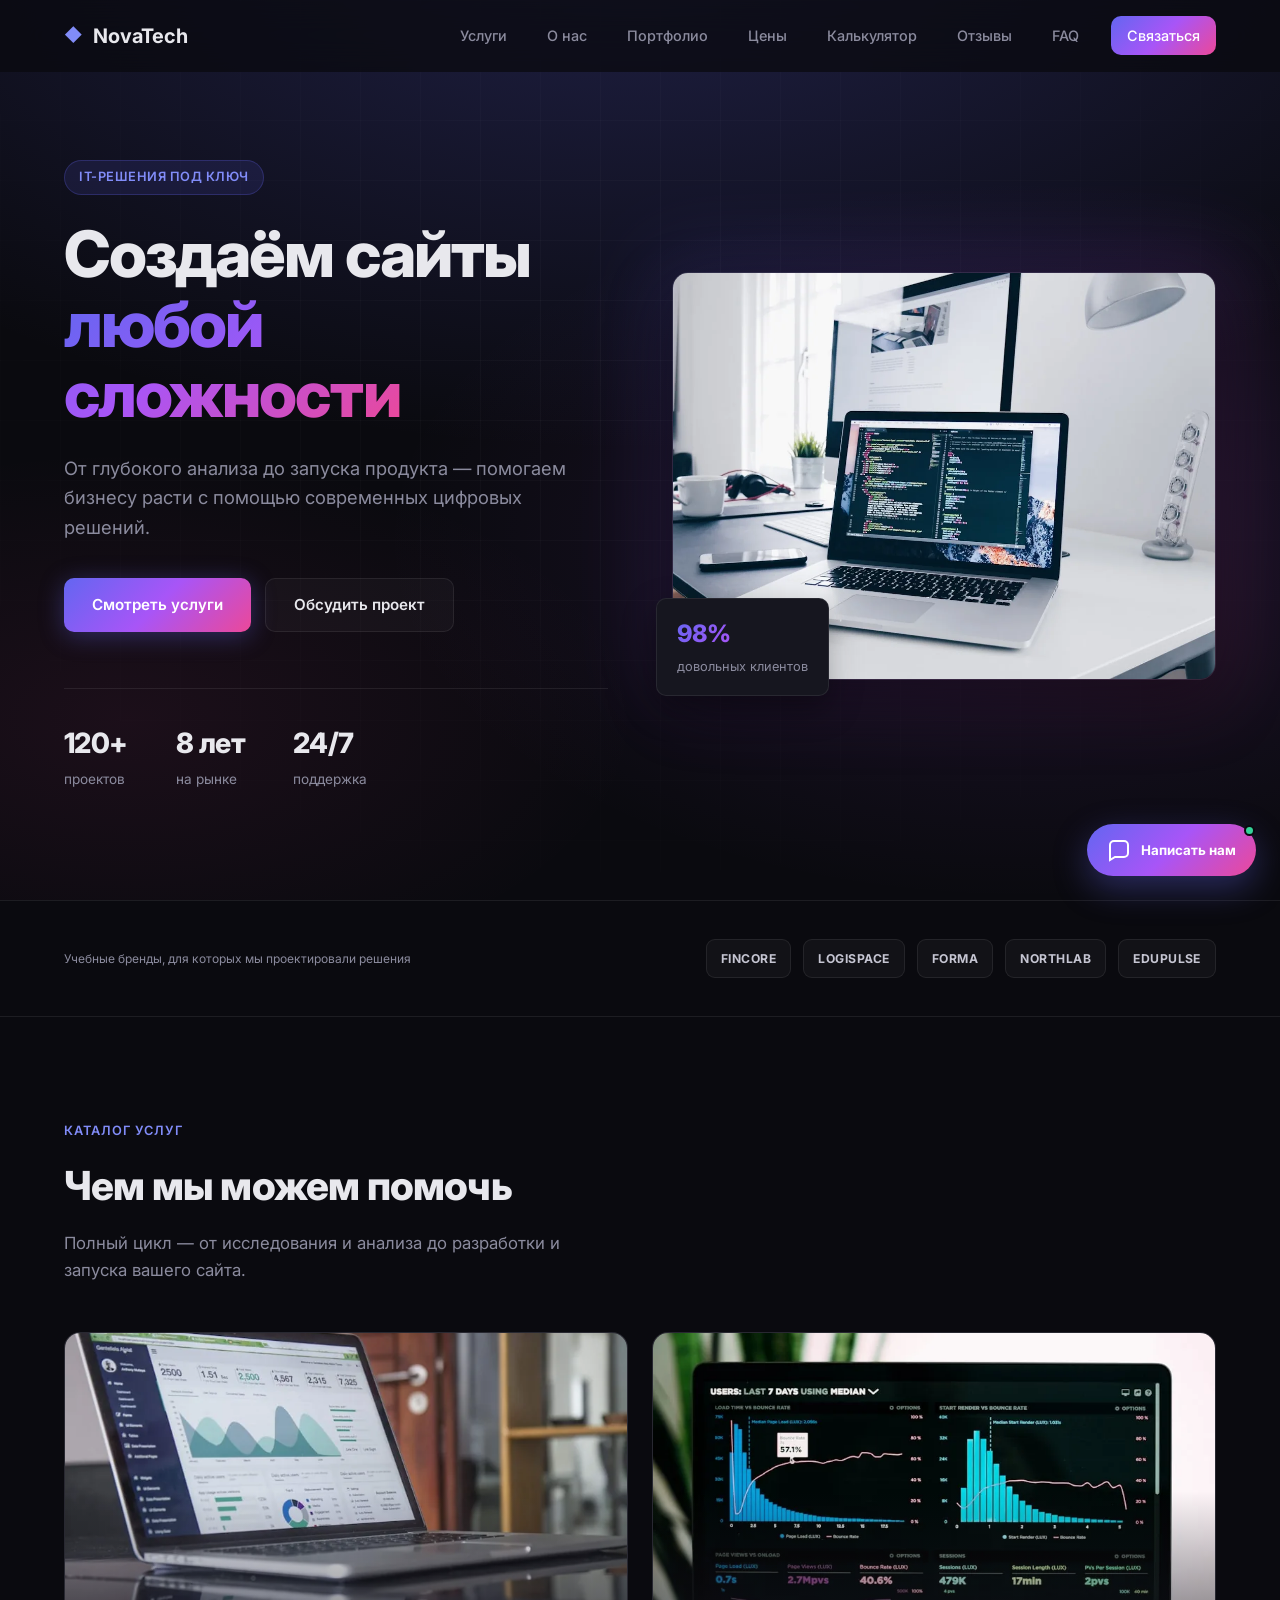
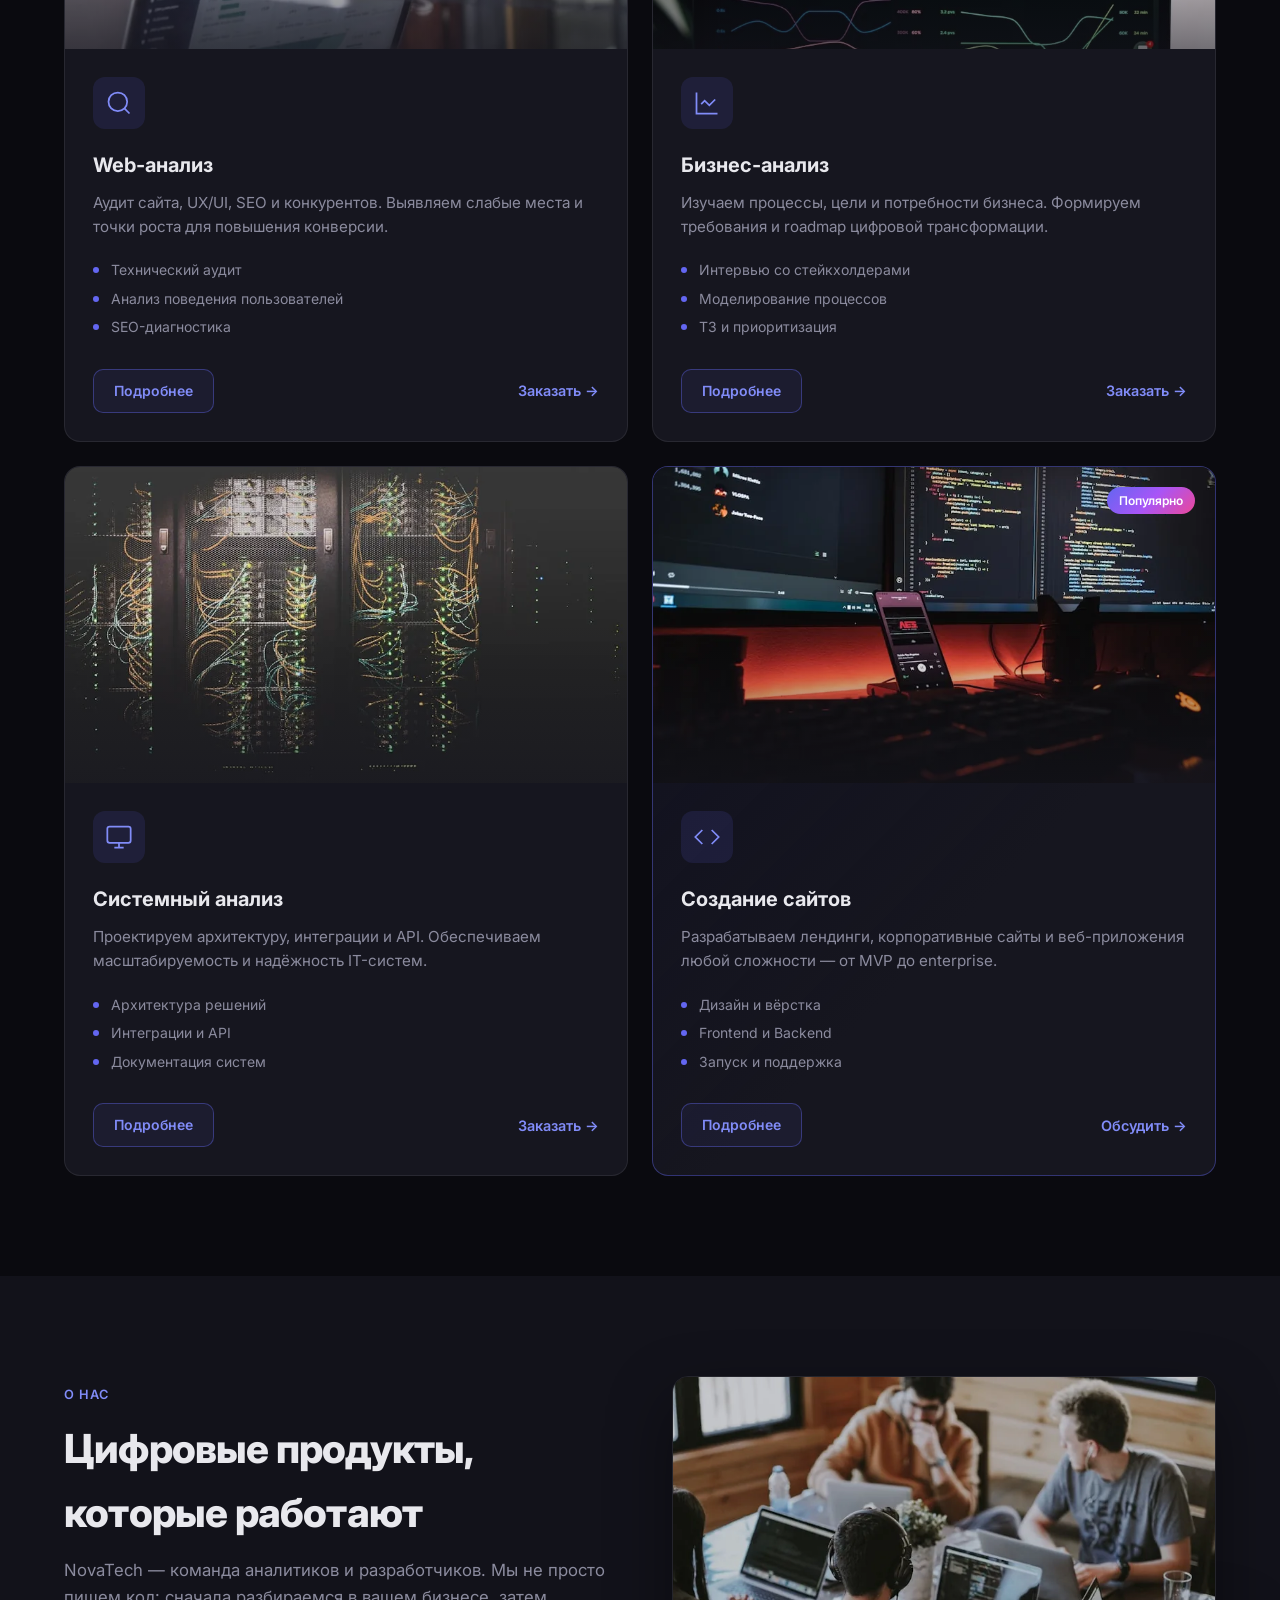
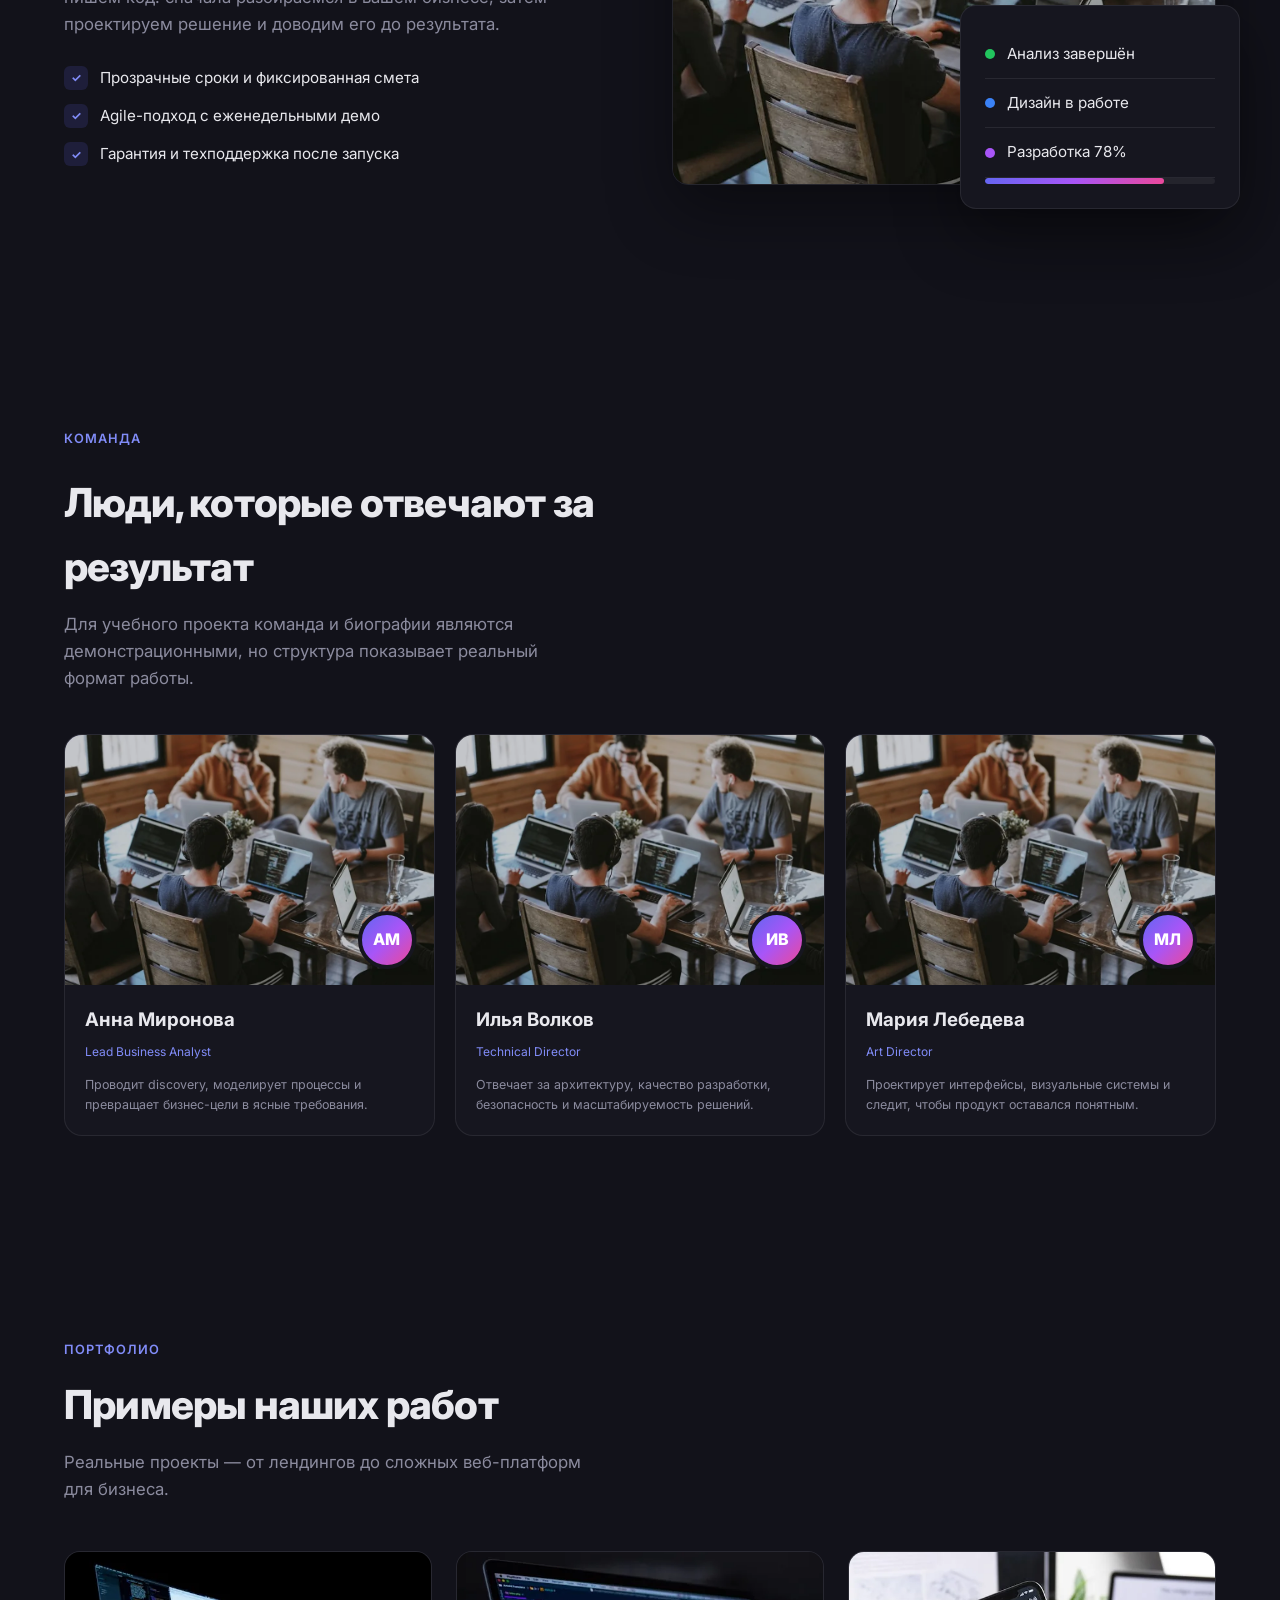
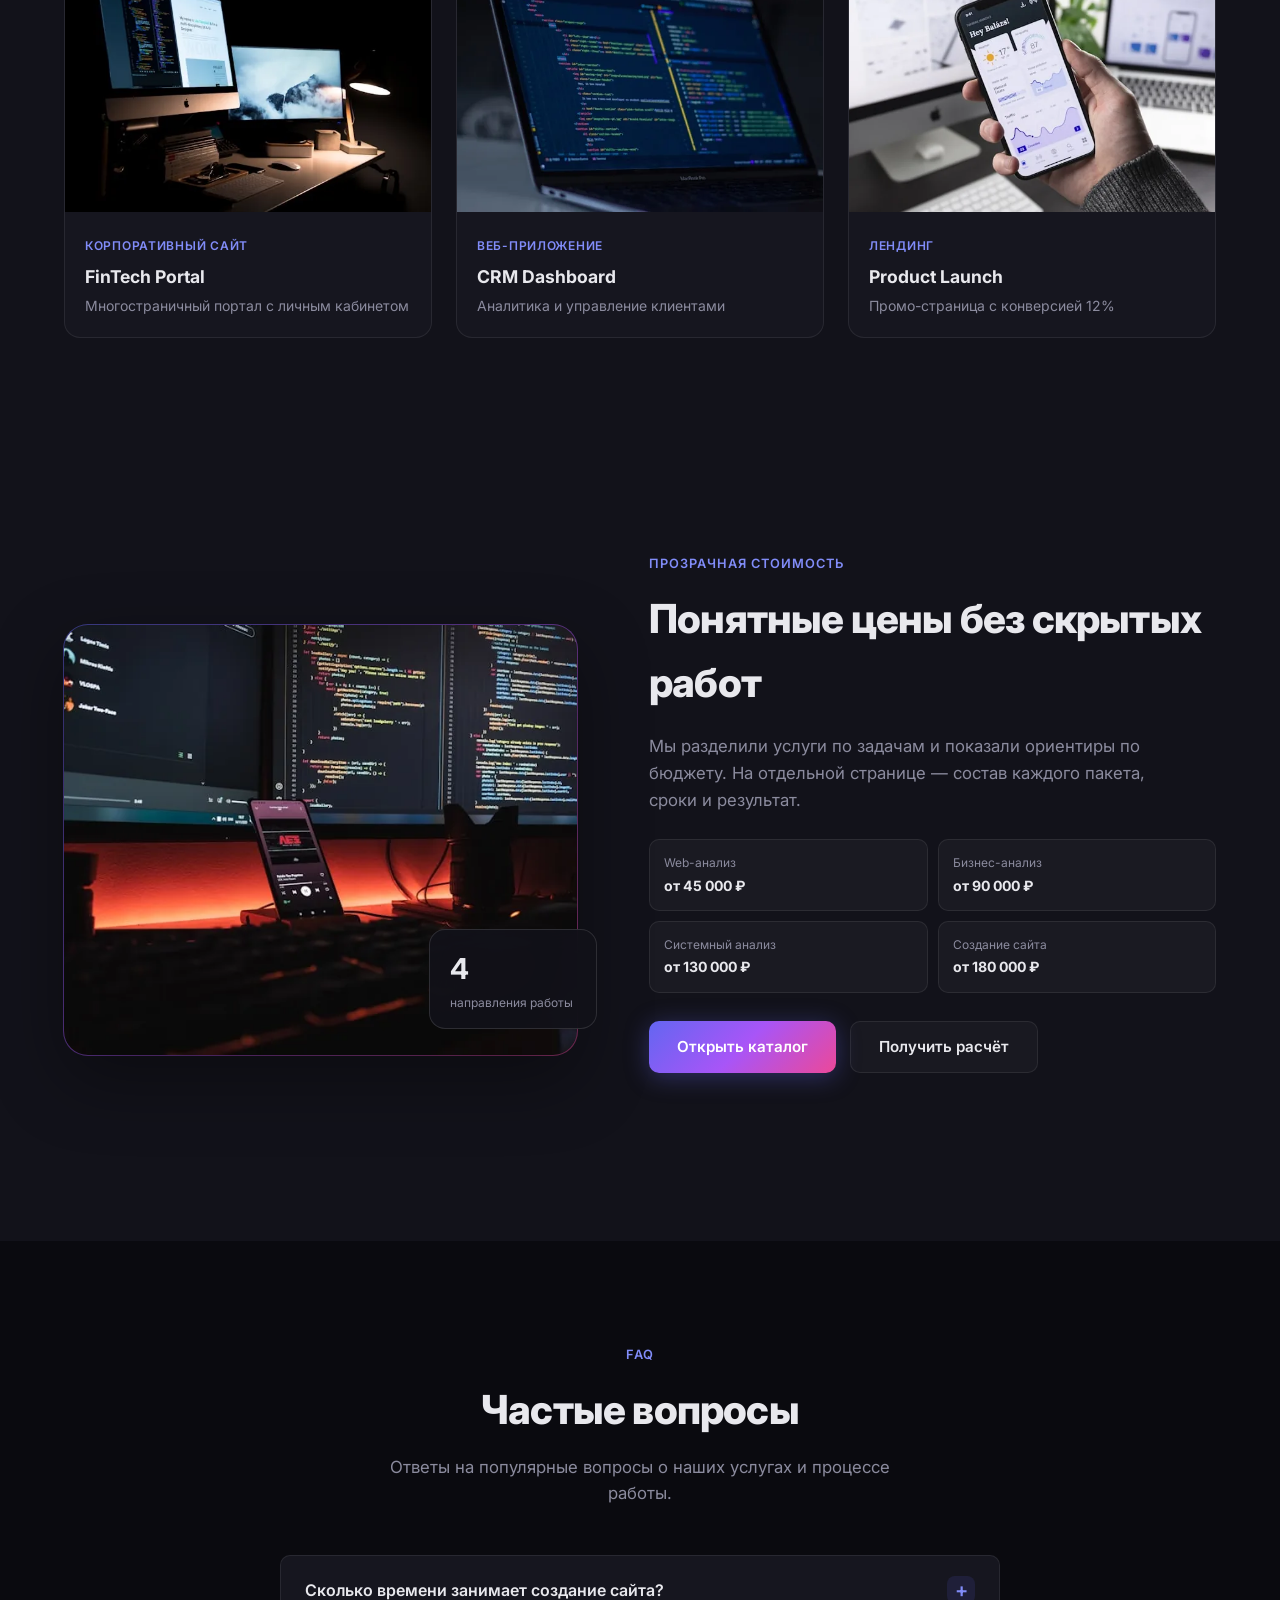
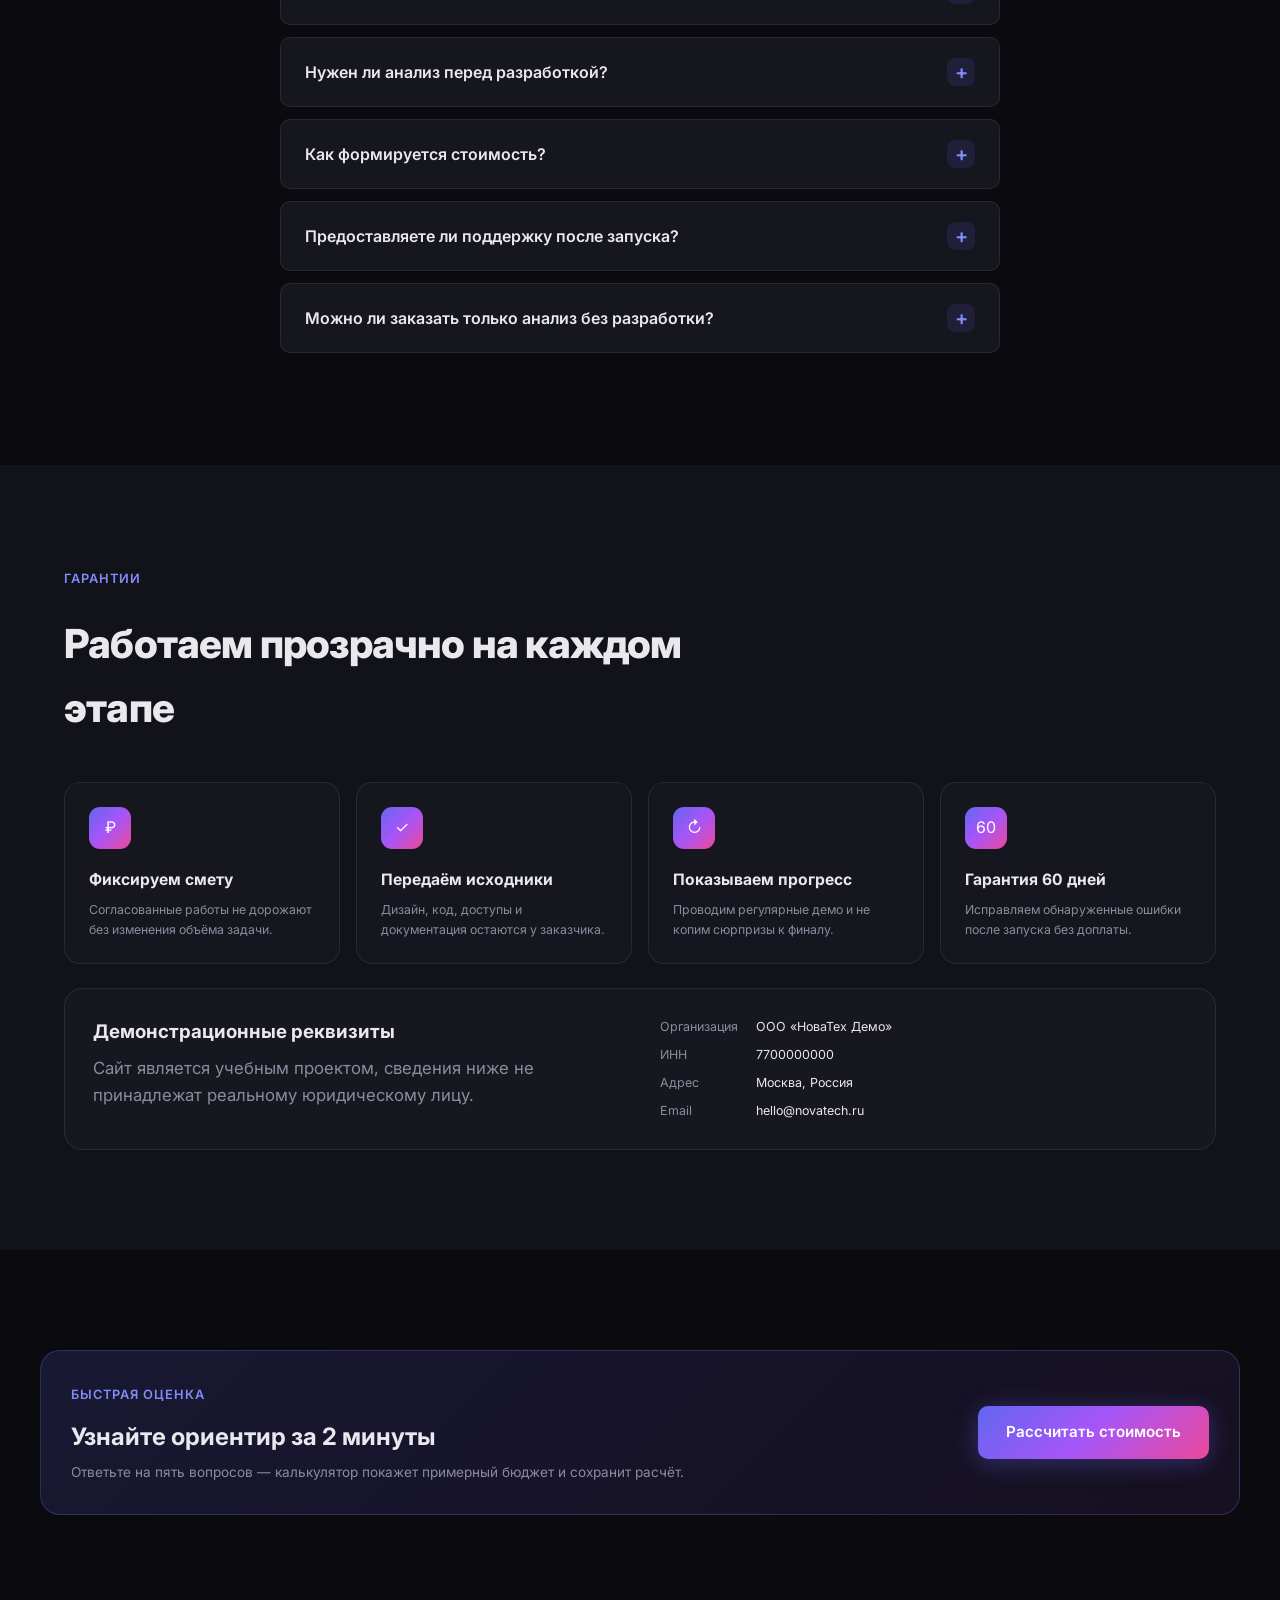
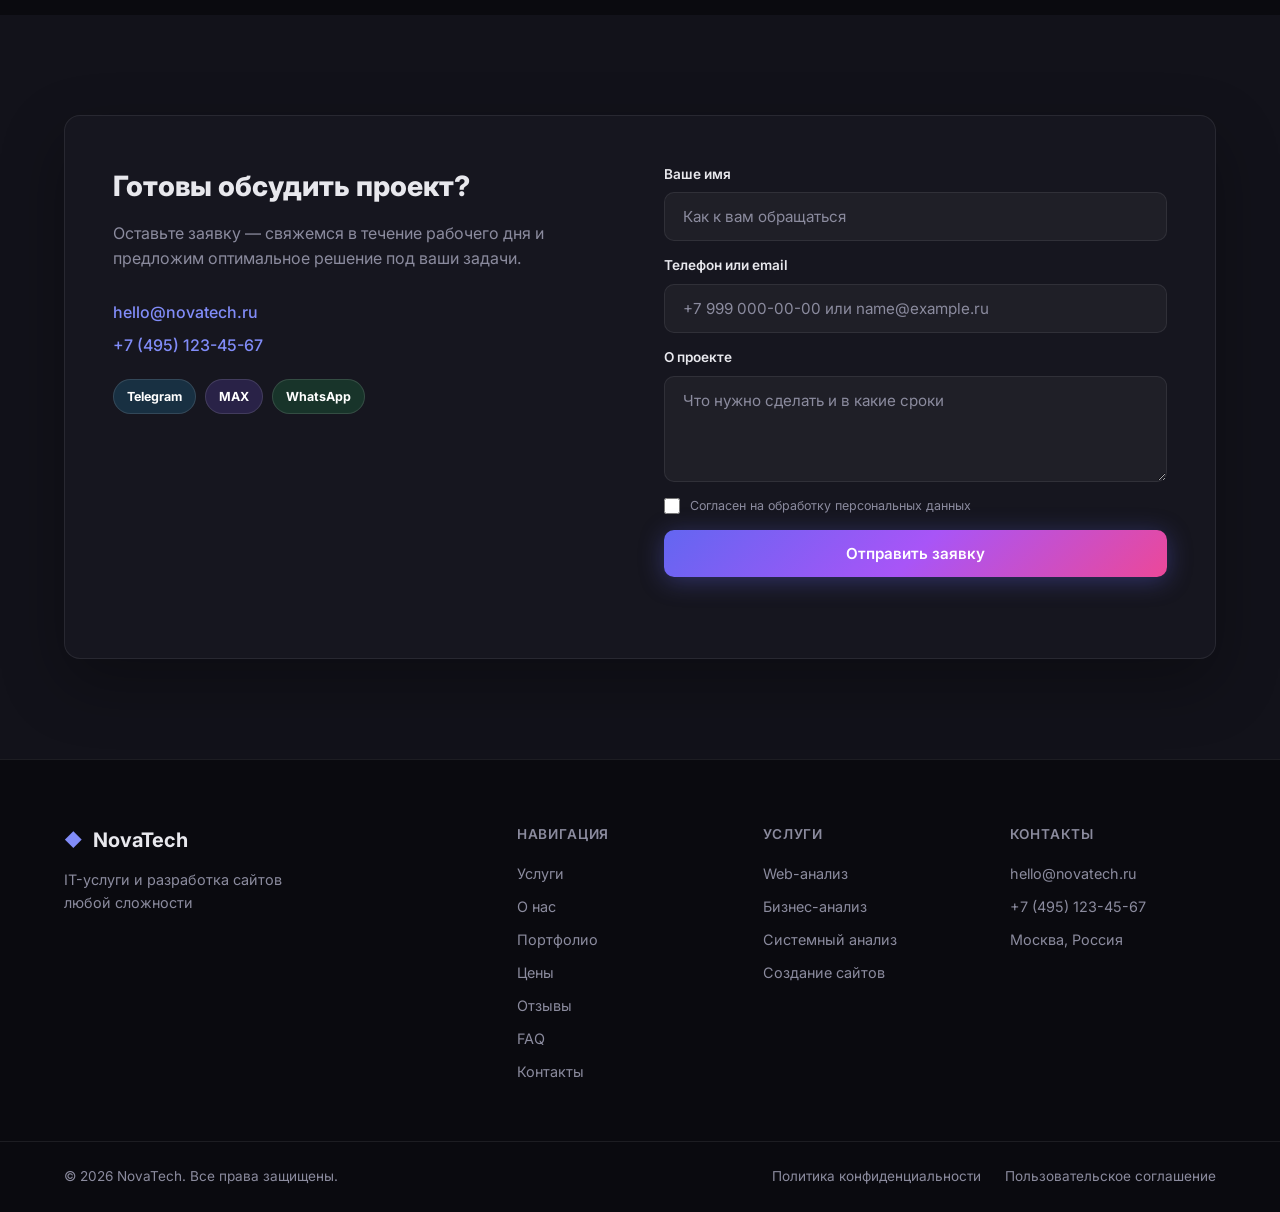
==== commit 709893bf: "Update index.html" ====
--- a/index.html
+++ b/index.html
@@ -9,15 +9,12 @@
         m[i].l=1*new Date();
         for (var j = 0; j < document.scripts.length; j++) {if (document.scripts[j].src === r) { return; }}
         k=e.createElement(t),a=e.getElementsByTagName(t)[0],k.async=1,k.src=r,a.parentNode.insertBefore(k,a)
-    })(window, document,'script','https://mc.yandex.ru/metrika/tag.js?id=110039778', 'ym');
-
-    ym(110039778, 'init', {ssr:true, webvisor:true, clickmap:true, ecommerce:"dataLayer", referrer: document.referrer, url: location.href, accurateTrackBounce:true, trackLinks:true});
+    })(window, document,'script','https://mc.yandex.ru/metrika/tag.js?id=110083258', 'ym');
+
+    ym(110083258, 'init', {ssr:true, webvisor:true, clickmap:true, ecommerce:"dataLayer", referrer: document.referrer, url: location.href, accurateTrackBounce:true, trackLinks:true});
 </script>
-<noscript><div><img src="https://mc.yandex.ru/watch/110039778" style="position:absolute; left:-9999px;" alt="" /></div></noscript>
+<noscript><div><img src="https://mc.yandex.ru/watch/110083258" style="position:absolute; left:-9999px;" alt="" /></div></noscript>
 <!-- /Yandex.Metrika counter -->
-
-
-
   
   <meta charset="UTF-8">
   <meta name="viewport" content="width=device-width, initial-scale=1.0">
@@ -30,6 +27,8 @@
   <link href="https://fonts.googleapis.com/css2?family=Inter:wght@400;500;600;700;800&display=swap" rel="stylesheet">
   <link rel="stylesheet" href="css/style.css?v=20260622-1">
   <link rel="stylesheet" href="css/pages.css?v=20260622-1">
+
+    
 </head>
 <body>
   <header class="header" id="header">
